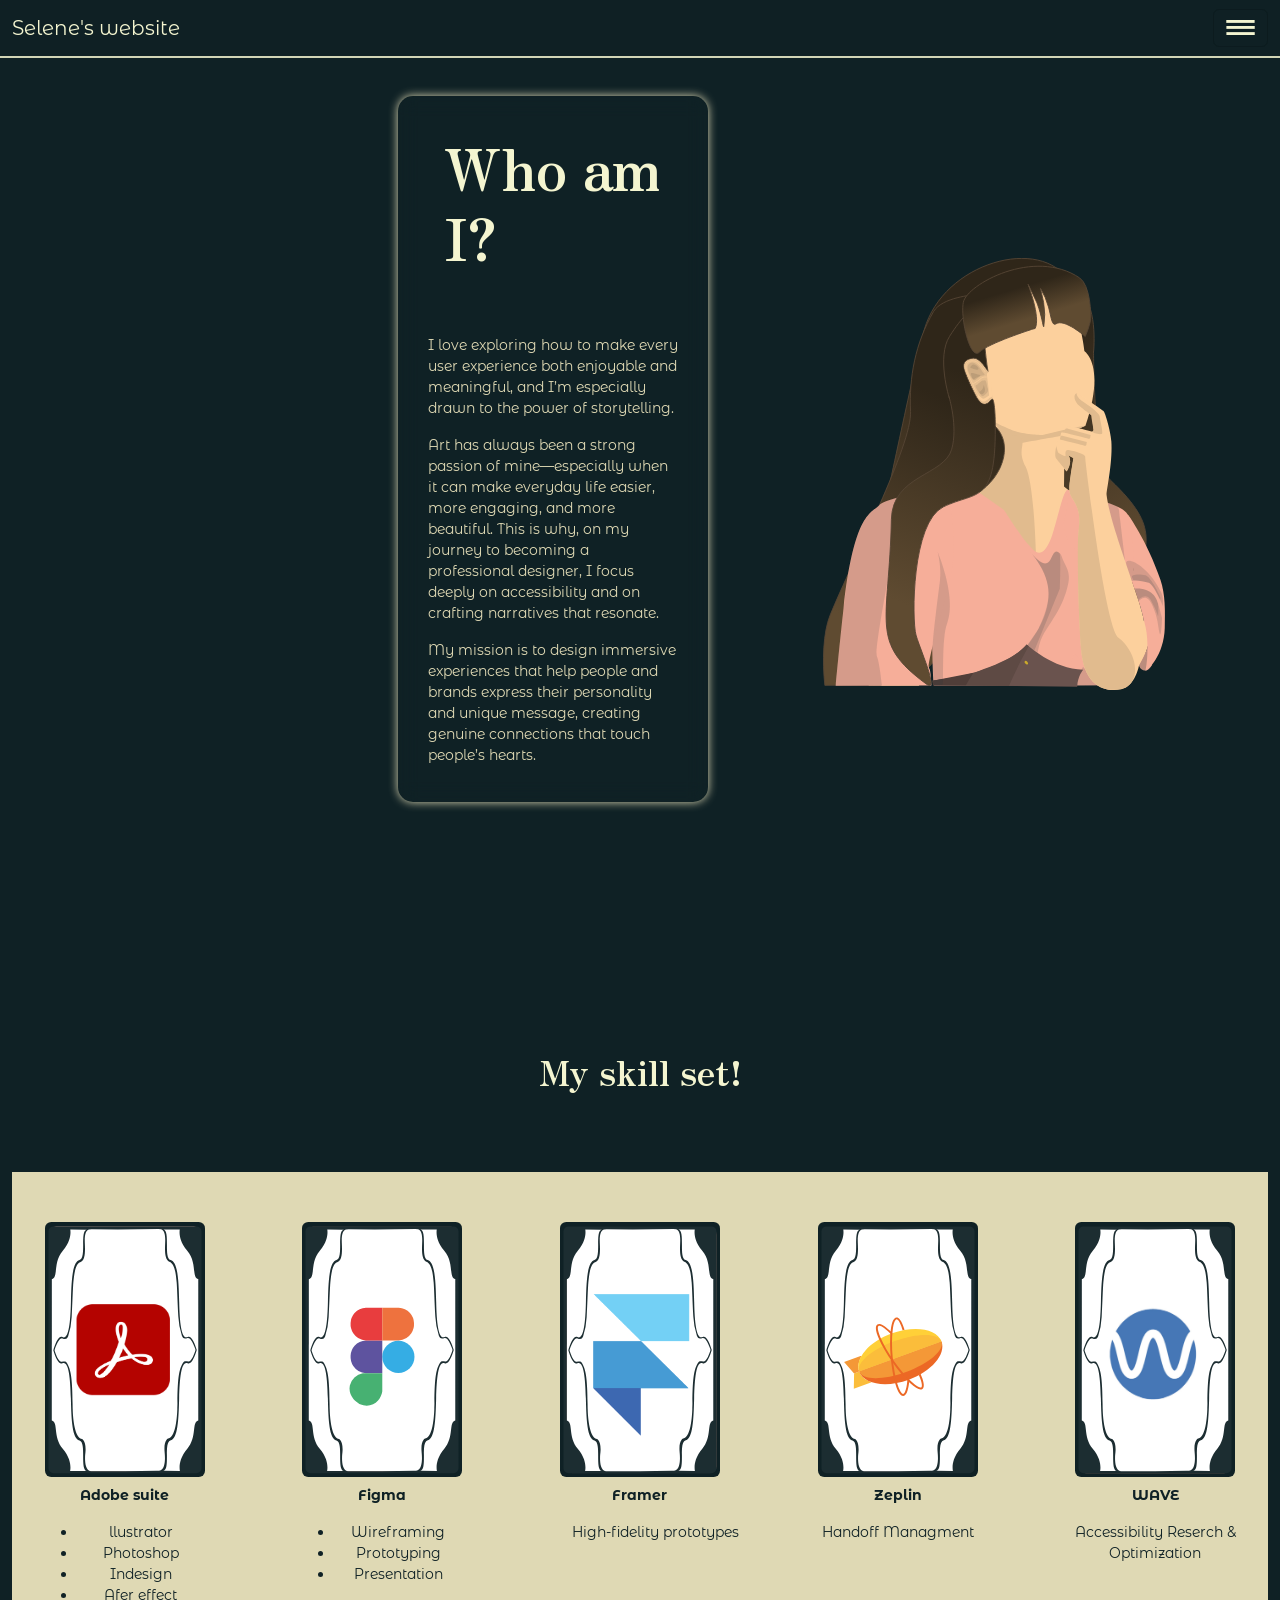
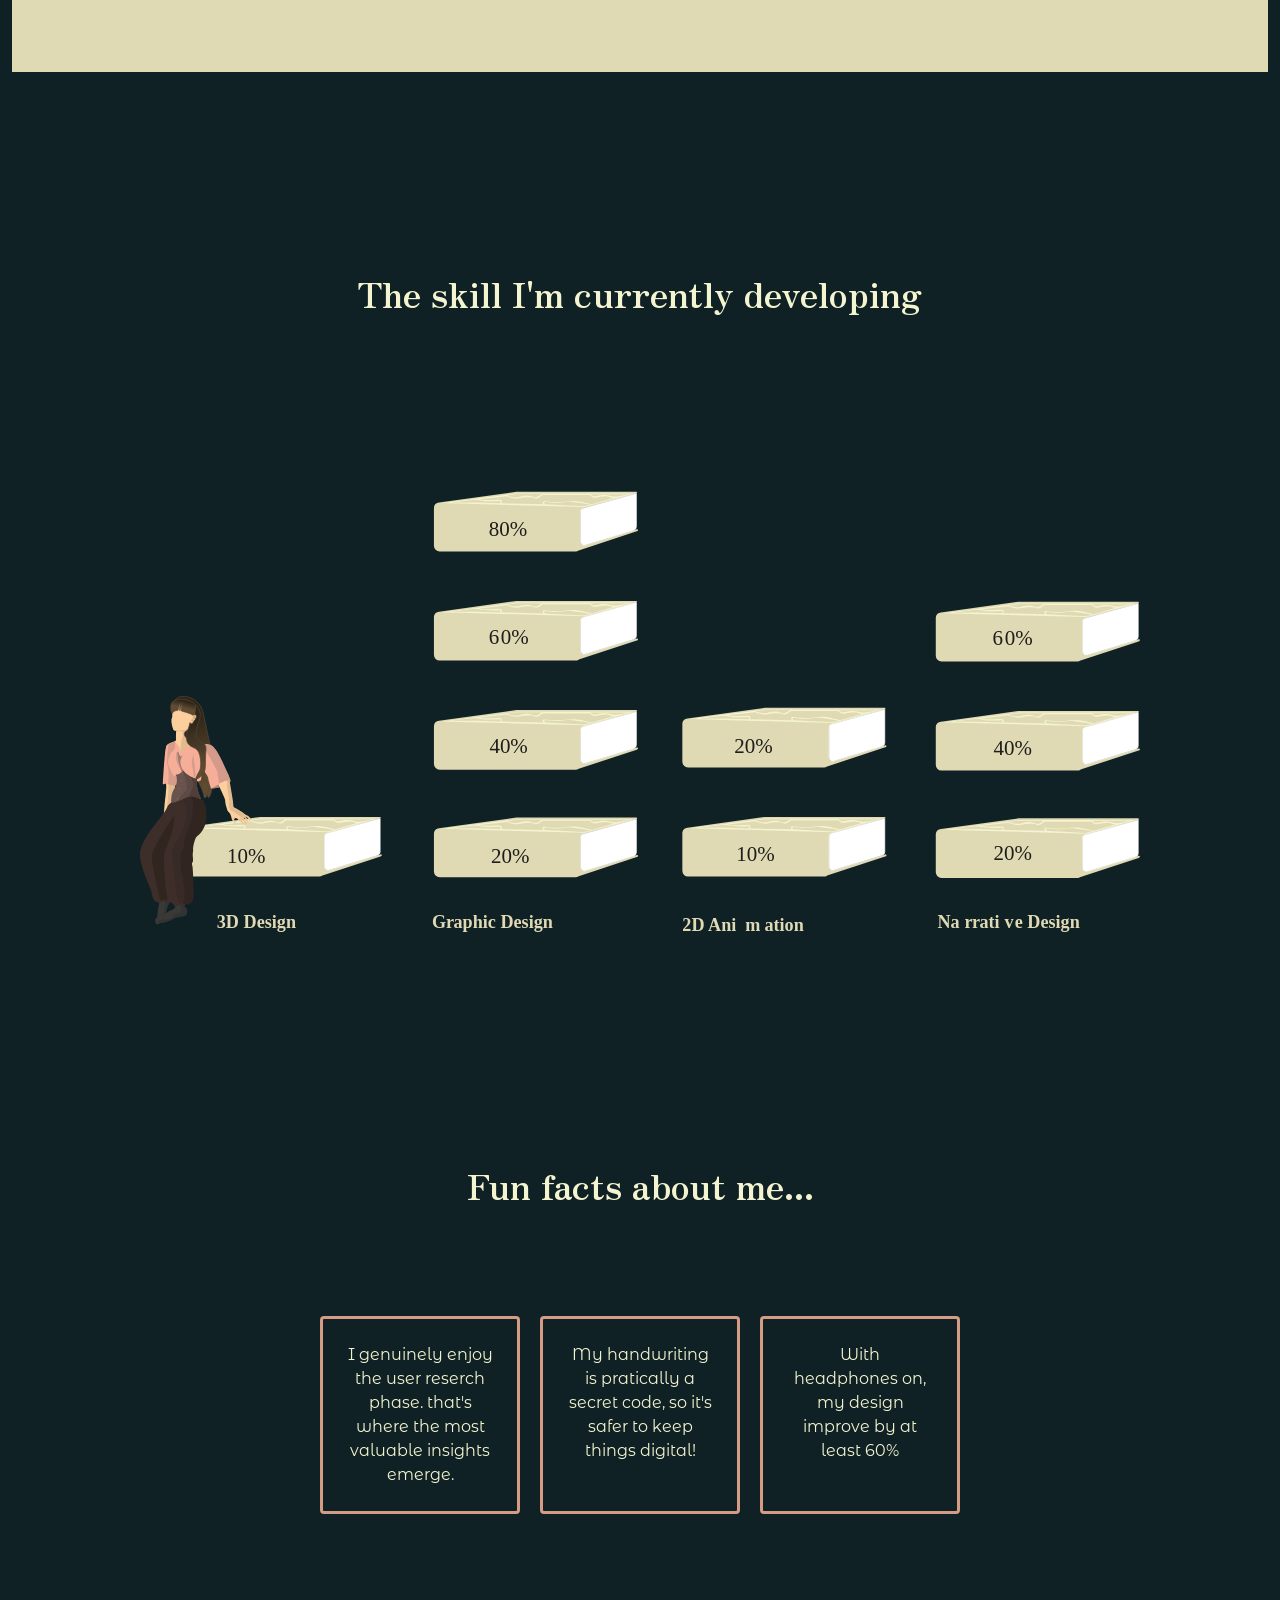
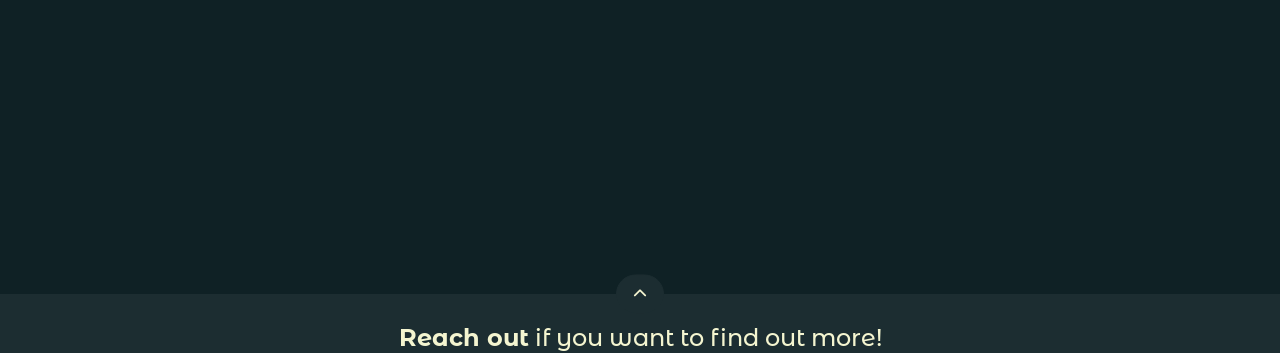
==== about/about.html @ 58d27402 "hanges4" ====
<!DOCTYPE html>
<html lang="en">
<head>
    <meta charset="UTF-8">
    
    <meta name="viewport" content="width=device-width, initial-scale=1.0">
    <title>Selene's Design</title>
    <meta name="description" content="Primo website creato con HTML, CSS, SASS e Bootstrap">
    <meta property="og:title" content="About">
    <meta property="og:description" content="about myself">
    <meta property="og:image" content="#">
    <meta property="og:url" content="#">
    <meta property="og:type" content="website">
    <link href="https://cdn.jsdelivr.net/npm/bootstrap@5.3.8/dist/css/bootstrap.min.css" rel="stylesheet" integrity="sha384-sRIl4kxILFvY47J16cr9ZwB07vP4J8+LH7qKQnuqkuIAvNWLzeN8tE5YBujZqJLB" crossorigin="anonymous">
    <link rel="stylesheet" href="https://cdnjs.cloudflare.com/ajax/libs/font-awesome/6.5.1/css/all.min.css">
    <link rel="stylesheet" href="../assets/style/style.css">  
    <link rel="icon" type="image/svg+xml" href="../assets/img/favicon.svg">
    <link rel="preconnect" href="https://fonts.googleapis.com">
    <link rel="preconnect" href="https://fonts.gstatic.com" crossorigin>
    <link href="https://fonts.googleapis.com/css2?family=Montserrat+Alternates:ital,wght@0,100;0,200;0,300;0,400;0,500;0,600;0,700;0,800;0,900;1,100;1,200;1,300;1,400;1,500;1,600;1,700;1,800;1,900&family=Zen+Antique&family=Zen+Antique+Soft&display=swap" rel="stylesheet">
    <link href="https://fonts.googleapis.com/css2?family=Montserrat+Alternates:ital,wght@0,100;0,200;0,300;0,400;0,500;0,600;0,700;0,800;0,900;1,100;1,200;1,300;1,400;1,500;1,600;1,700;1,800;1,900&family=Zen+Antique&display=swap" rel="stylesheet">  
</head>  
</head>

<body>

  
    <nav class="navbar fixed-top bg">
        <div class="container-fluid">
            <a class="navbar-brand" href="../../index.html">Selene's website</a>
            <button class="navbar-toggler collapsed" type="button" data-bs-toggle="offcanvas" data-bs-target="#offcanvasNavbar" aria-controls="offcanvasNavbar" aria-label="Toggle navigation">
                <span class="navbar-toggler-icon"></span>
            </button>
            <div class="offcanvas offcanvas-top" tabindex="-1" id="offcanvasNavbar" aria-labelledby="offcanvasNavbarLabel">
                <div class="offcanvas-header">
                    <button type="button" class="btn-close" data-bs-dismiss="offcanvas" aria-label="Close"></button>
                </div>
                <div class="offcanvas-body">
                    <ul class="navbar-nav justify-content-end flex-grow-1 pe-3">
                        <li class="nav-item">
                            <a class="nav-link active" aria-current="page" href="../index.html">Home</a>
                        </li>
                        <li class="nav-item">
                            <a class="nav-link" href="about/about.html">About</a>
                        </li>
                        <li class="nav-item">
                            <a class="nav-link" href="../cv/cv.html">CV</a>
                        </li>
                        <li class="nav-item">
                            <a class="nav-link" href="../portfolio/portfolios.html">Portfolio</a>
                        </li>
                        <li class="nav-item">
                            <a class="nav-link" href="../contatti/contacts.html">Contacts</a>
                        </li>
                    </ul>
                </div>
            </div>
        </div>
    </nav>


    

    <main>

        <section id="journey">
            <div class="main-content d-flex flex-column flex-md-row justify-content-center align-items-center p-5">
                <div class="text-content text-center text-md-start mt-5 me-md-5 order-2 order-md-1">
                    <h1 class="about text-center text-md-start p-3 mb-5"> <strong>Who am I?</strong></h1>
                    <p>I love exploring how to make every user experience both enjoyable and meaningful, 
                        and I’m especially drawn to the power of storytelling.
                    </p>
                    <p>
                       Art has always been a strong passion of mine—especially when it can make everyday life easier,
                       more engaging, and more beautiful. This is why, on my journey to becoming a professional designer, 
                       I focus deeply on accessibility and on crafting narratives that resonate.
                    </p>
                    <p>
                       My mission is to design immersive experiences that help people and brands express their personality and unique message, 
                       creating genuine connections that touch people’s hearts. 
                    </p>
                </div>
                <div class="image-content d-flex justify-content-center order-1 order-md-2 me-md-5">
                    <img src="../assets/img/about-me.svg" alt="illustrazione a mezzo busto di me" class="mt-5 pt-5 ms-lg-5 mb-lg-5">
                </div>
            </div>
        </section>


        
        <div class="container-fluid ability">
            <h2 class="text-center" id="skill-title">My skill set!</h2>
            
            <div class="ability-card-container" id="skill-container">
                <div class="ability-card">
                    <div class="ability-item">
                        <img src="../assets/img/skillset-adobe.svg" alt="card skillset adobe">
                        <p><strong>Adobe suite</strong></p>
                        <ul>
                            <li>llustrator</li>
                            <li>Photoshop</li>
                            <li>Indesign</li>
                            <li>Afer effect</li>
                        </ul>
                    </div>
                    <div class="ability-item">
                        <img src="../assets/img/figma-skillset.svg" alt="card skill figma">
                        <p><strong>Figma</strong></p>
                        <ul>
                            <li>Wireframing</li>
                            <li>Prototyping</li>
                            <li>Presentation</li>
                        </ul>
                    </div>
                    <div class="ability-item">
                        <img src="../assets/img/skillset-framer.svg" alt="card framer">
                        <p><strong>Framer</strong></p>
                        <ul>
                            <p>High-fidelity prototypes</p>
                        </ul>
                    </div>
                    <div class="ability-item">
                        <img src="../assets/img/skillset-zeplin.svg" alt="card zeplin">
                        <p><strong>Zeplin</strong></p>
                        <p>Handoff Managment</p>
                    </div>
                    <div class="ability-item">
                        <img src="../assets/img/skillset-wave.svg" alt="card wave">
                        <p><strong>WAVE</strong></p>
                        <p>Accessibility Reserch & Optimization</p>
                    </div>
                </div>
            </div>        
        </div>


        <div class="my-progress">
            <h2>The skill I'm currently developing</h2>
        
            <div class="progress-book d-flex justify-content-center align-items-center">
                    <img src="../assets/img/work-in-progress-about (2).svg" alt="pila di libri che tracciano i progressi">
            </div>
        </div>


        <div class="funfact">
            <h2>Fun facts about me...</h2>
            <div class="funfact-comments justify-content-center">
                <div class="fact-card p-4">
                <p>I genuinely enjoy the user reserch phase.  that's where the most valuable insights emerge.</p>
                </div>
                <div class="fact-card p-4">
                <p>My handwriting is pratically a secret code,  so it's safer to keep things digital!</p>
                </div>
                <div class="fact-card p-4">
                <p>With headphones on, my design improve
                     by at least 60%</p>
                </div>
            </div>
        </div>

    </main>

    <div class="footer-container">
    <div class="footer-toggler">
        <button class="btn btn-sm btn-custom-mimic" type="button" data-bs-toggle="collapse" data-bs-target="#footerCollapse" aria-expanded="false" aria-controls="footerCollapse">
            <i class="fas fa-chevron-up collapse-toggle-icon"></i>
        </button>
    </div>

    <footer class="custom-footer">
        <div class="container">
            <div class="text-center"> 
                <h4 class="foot-ttl mb-5"><strong>Reach out</strong> if you want to find out more!</h4>
            <div class="collapse" id="footerCollapse">
                
                <div class="socials d-flex justify-content-center align-items-center flex-row">

                    <div>
                        <a href="https://www.linkedin.com/in/selene-ruscica-20b298281?utm_source=share&utm_campaign=share_via&utm_content=profile&utm_medium=ios_app " target="_blank">
                        <img src="../assets/img/linkedin-icon.svg" alt="linkedin link icon" style="width: 32px; height: 32px; margin: 30px;">
                        </a>
                    </div>
                    <div>
                        <a href="https://www.instagram.com/_.selene_design._/" target="_blank">
                       <img src="../assets/img/insta-icon.svg" alt="instagram link icon"  style="width: 32px; height: 32px; margin: 30px;">
                       </a>
                    </div>
                    <div>
                        <a href="https://www.facebook.com/profile.php?id=61582505728116" target="_blank">
                        <img src="../assets/img/fb-icon.svg" alt="facebook link icon"  style="width: 32px; height: 32px; margin: 30px;">
                        </a>
                    </div> 
                </div>
            </div>
        </div>
    </footer>
    </div>

    <script src="https://cdn.jsdelivr.net/npm/bootstrap@5.3.8/dist/js/bootstrap.bundle.min.js" integrity="sha384-FKyoEForCGlyvwx9Hj09JcYn3nv7wiPVlz7YYwJrWVcXK/BmnVDxM+D2scQbITxI" crossorigin="anonymous"></script>

</body>
---- assets/style/style.css ----
.main-content {
  padding-top: 60px;
  color: rgb(244, 245, 208);
}

.image-content img {
  width: 380px;
  height: 480px;
}

.ability #skill-title {
  color: rgb(244, 245, 208);
  margin-bottom: 80px;
  margin-top: 150px;
}

.ability #skill-container {
  padding-top: 50px;
}

.my-progress h2 {
  color: rgb(244, 245, 208);
  margin-top: 200px;
  margin-bottom: 0;
  display: flex;
  justify-content: center;
  align-items: center;
}

.progress-book img {
  width: 1000px;
  height: 800px;
  overflow: hidden;
}

.funfact h2 {
  color: rgb(244, 245, 208);
  margin-top: 50px;
  margin-bottom: 50px;
  display: flex;
  justify-content: center;
  align-items: center;
}

.funfact-comments {
  display: flex;
  justify-content: center;
  flex-direction: row;
  flex-wrap: wrap;
  padding: 50px;
}

.fact-card {
  width: 200px;
  margin: 10px;
  border: 3px solid rgb(212, 156, 133);
  text-align: center;
  border-radius: 4px;
}

.fact-card p {
  color: rgb(244, 245, 208);
  margin-bottom: 0;
  font-size: 1rem;
}

@media (max-width: 768px) {
  .image-content img {
    width: 280px;
    height: 380px;
  }
}
@media (max-width: 768px) {
  .progress-book img {
    width: 700px;
    height: 500px;
    overflow: hidden;
  }
}
@media (max-width: 768px) {
  .fact-card {
    width: 300px;
  }
}
.contact-form {
  margin-left: 50px;
  display: flex;
  justify-content: flex-start;
  align-items: flex-start;
  flex-direction: column;
}

.img-lettera {
  margin-top: 200px;
  margin-bottom: 50px;
}

.title-contacts {
  margin-bottom: 50px;
}

.field {
  margin-bottom: 50px;
}

.all-field label, input, textarea {
  display: flex;
  flex-direction: column;
}

label {
  color: rgb(244, 245, 208);
  font-size: large;
}

input {
  width: 500px;
  height: 40px;
}

textarea {
  width: 700px;
  height: auto;
}

.btn-send {
  margin-bottom: 100px;
  background: rgb(212, 156, 133);
  border-radius: 15px;
  padding: 10px 25px;
  font-size: large;
}

@media (max-width: 768px) {
  input {
    width: 300px;
    height: 40px;
  }
  textarea {
    width: 400px;
    height: auto;
  }
}
.prt-title {
  margin-top: 200px;
  margin-bottom: 100px;
}

.prt-cards {
  display: flex;
  align-items: center;
  justify-content: center;
}

.prt-card-1 {
  margin-left: 50px;
  margin-right: 30px;
  width: 220px;
  height: 370px;
}

.prt-card-2 {
  margin-right: 30px;
  width: 220px;
  height: 370px;
}

.prt-card-3 {
  margin-right: 50px;
  width: 220px;
  height: 370px;
}

.prt-card-1 .prt-card-2 .prt-card-3:hover {
  width: 230px;
  height: 388px;
}

@media (max-width: 768px) {
  .prt-card-1 .prt-card-2 .prt-card-3 {
    width: 80px;
    height: 135px;
  }
  .prt-card-1 .prt-card-2 .prt-card-3:hover {
    width: 90px;
    height: 152px;
  }
}
.curriculum {
  color: rgb(223, 217, 180);
  padding: 50px;
  display: flex;
  justify-content: center;
  align-items: center;
  flex-direction: column;
  margin-bottom: 50px;
}

.curriculum h1 {
  margin-top: 100px;
  margin-bottom: 50px;
}

.text-content {
  padding: 20px 30px;
  margin: 50px 350px;
  box-shadow: 0 0 10px;
  border-color: 2px solid rgb(223, 217, 180);
  border-radius: 15px;
  -webkit-backdrop-filter: blur(10px);
          backdrop-filter: blur(10px);
  color: rgb(223, 217, 180);
}

@media (max-width: 768px) {
  .text-content {
    margin: 50px 50px;
  }
}
.footer-container {
  position: relative;
  margin-top: 20rem;
}

/*stile footer:*/
.custom-footer {
  background-color: rgb(28, 45, 49);
  padding-top: 30px;
  color: rgb(244, 245, 208);
}

/*posiione pulsante*/
.footer-toggler {
  position: absolute;
  top: 0;
  left: 50%;
  transform: translate(-50%, -50%);
  z-index: 999;
}

/*stile pulsante*/
.btn-custom-mimic {
  --bs-btn-bg: rgb(28, 45, 49);
  --bs-btn-border-color: rgb(28, 45, 49);
  --bs-btn-hover-color: rgb(244, 245, 208);
  --bs-btn-hover-bg: rgb(28, 45, 49);
  --bs-btn-hover-border-color: rgb(28, 45, 49);
  --bs-btn-active-bg: rgb(28, 45, 49);
  --bs-btn-active-border-color: rgb(28, 45, 49);
  border-radius: 50px;
  padding: 0.5rem 1rem;
}

/*stile icona*/
.collapse-toggle-icon {
  color: rgb(244, 245, 208);
  transition: transform 0.3s ease;
}

/*stile icona aperta*/
.footer-toggler button[aria-expanded=true] .collapse-toggle-icon {
  transform: rotate(180deg);
  color: rgb(244, 245, 208);
}

html {
  height: 100%;
}

body {
  background-color: rgb(15, 33, 37);
  font-family: "Montserrat Alternates", sans-serif;
  font-size: 14px;
}

body h1 {
  font-family: "Zen Antique Soft", serif;
  font-size: 58px;
}

body h2 {
  font-family: "Zen Antique Soft", serif;
  font-size: 35px;
}

body h3 {
  font-family: "Zen Antique Soft", serif;
  font-size: 22px;
}

.navbar {
  background-color: rgba(15, 33, 37, 0.8);
  color: white;
  border-bottom: 2px solid rgba(244, 245, 208, 0.85);
}

.navbar-brand {
  color: rgb(244, 245, 208);
}

.navbar-toggler-icon {
  background-image: url(../img/menu.hamburgher.chiuso.svg);
  background-size: contain;
  background-repeat: no-repeat;
  background-position: center;
  width: 1.8rem;
  height: 1.8rem;
}

.btn-close {
  background-image: url(../img/menu.hamburgher.x.svg);
  background-size: contain;
  background-repeat: no-repeat;
  background-position: center;
}

#offcanvasNavbar {
  height: 70vh;
  background-color: rgba(28, 45, 49, 0.75);
}

.nav-link {
  color: rgb(244, 245, 208);
}

.hero {
  position: relative;
  min-height: 100vh;
  background: url(../img/landing.page.corretta.svg);
  background-size: contain;
  background-repeat: no-repeat;
  background-position: center;
  z-index: 1;
  margin-bottom: 150px;
}

h1 {
  font-weight: lighter;
  font-size: 54px;
  position: relative;
  z-index: 2;
  color: rgb(244, 245, 208);
  text-align: center;
}

.hero h1 {
  margin-top: 570px;
}

.landing-page-btn-1 {
  font-size: 16px;
  margin-left: 20px;
  margin-bottom: 20px;
  background: rgb(180, 129, 115);
  border-radius: 10px;
  border-bottom: 2px solid rgba(0, 0, 0, 0.8);
  border-right: 2px solid rgba(0, 0, 0, 0.8);
}

.landing-page-btn-2 {
  font-size: 16px;
  color: rgb(15, 33, 37);
  margin-bottom: 20px;
  background: rgb(212, 156, 133);
  border-radius: 10px;
  border-bottom: 2px solid rgba(0, 0, 0, 0.8);
  border-right: 2px solid rgba(0, 0, 0, 0.8);
}

.ability {
  position: relative;
  display: flex;
  flex-direction: column;
  align-items: center;
  overflow: hidden;
}

.ability::before {
  content: "";
  position: absolute;
  top: 0;
  left: 0;
  width: 100%;
  height: 100%;
  background: rgb(15, 33, 37);
  z-index: 1;
}

.ability-card-container {
  width: 100%;
  background-color: rgb(223, 217, 180);
  z-index: 3;
  padding-top: 100px;
  padding-bottom: 50px;
}

.ability h2 {
  position: relative;
  z-index: 3;
  margin-top: 10vh;
  color: rgb(244, 245, 208);
  margin-bottom: 200px;
}

.ability .tipa-stesa {
  position: absolute;
  top: 250px;
  left: 50%;
  transform: translateX(-50%);
  width: clamp(250px, 55vw, 450px);
  height: auto;
  z-index: 4;
}

.ability .ability-card {
  position: relative;
  z-index: 3;
  display: grid;
  grid-template-columns: repeat(auto-fit, minmax(180px, 1fr));
  gap: 2rem;
  justify-items: center;
  align-items: start;
}

.ability-item {
  text-align: center;
}

.ability-item img {
  width: 100%;
  max-width: 160px;
  height: auto;
  display: block;
  margin-inline: auto;
}

.ability-item p, ul {
  color: rgb(15, 33, 37);
  margin-top: 0.5rem;
}

.last-project-container h2 {
  position: relative;
  color: rgb(244, 245, 208);
  text-align: center;
  margin-top: 200px;
  margin-bottom: 100px;
}

.last-project img {
  margin-bottom: 50px;
  height: 600px;
  width: 500px;
}

.future-prj h2 {
  position: relative;
  color: rgb(244, 245, 208);
  text-align: center;
  margin-top: 200px;
  margin-bottom: 50px;
}

.future-collab img {
  width: 100%;
  max-width: 160px;
  height: auto;
  display: block;
  margin-left: 50px;
}

@media (max-width: 768px) {
  .hero {
    background: url(../img/mobile-landing-4.svg);
    background-repeat: no-repeat;
    background-size: cover;
    background-position: center;
  }
  h1 {
    font-size: 36px;
    font-weight: lighter;
  }
  .landing-page-btn-1 .landing-page-btn-2 {
    padding: 5px 15px;
    font-size: 12px;
  }
}
@media (max-width: 768px) {
  .last-project img {
    height: 350px;
    width: 300px;
  }
}
@media (max-width: 768px) {
  .future-collab img {
    max-width: 130px;
    display: block;
    margin-inline: auto;
  }
}/*# sourceMappingURL=style.css.map */
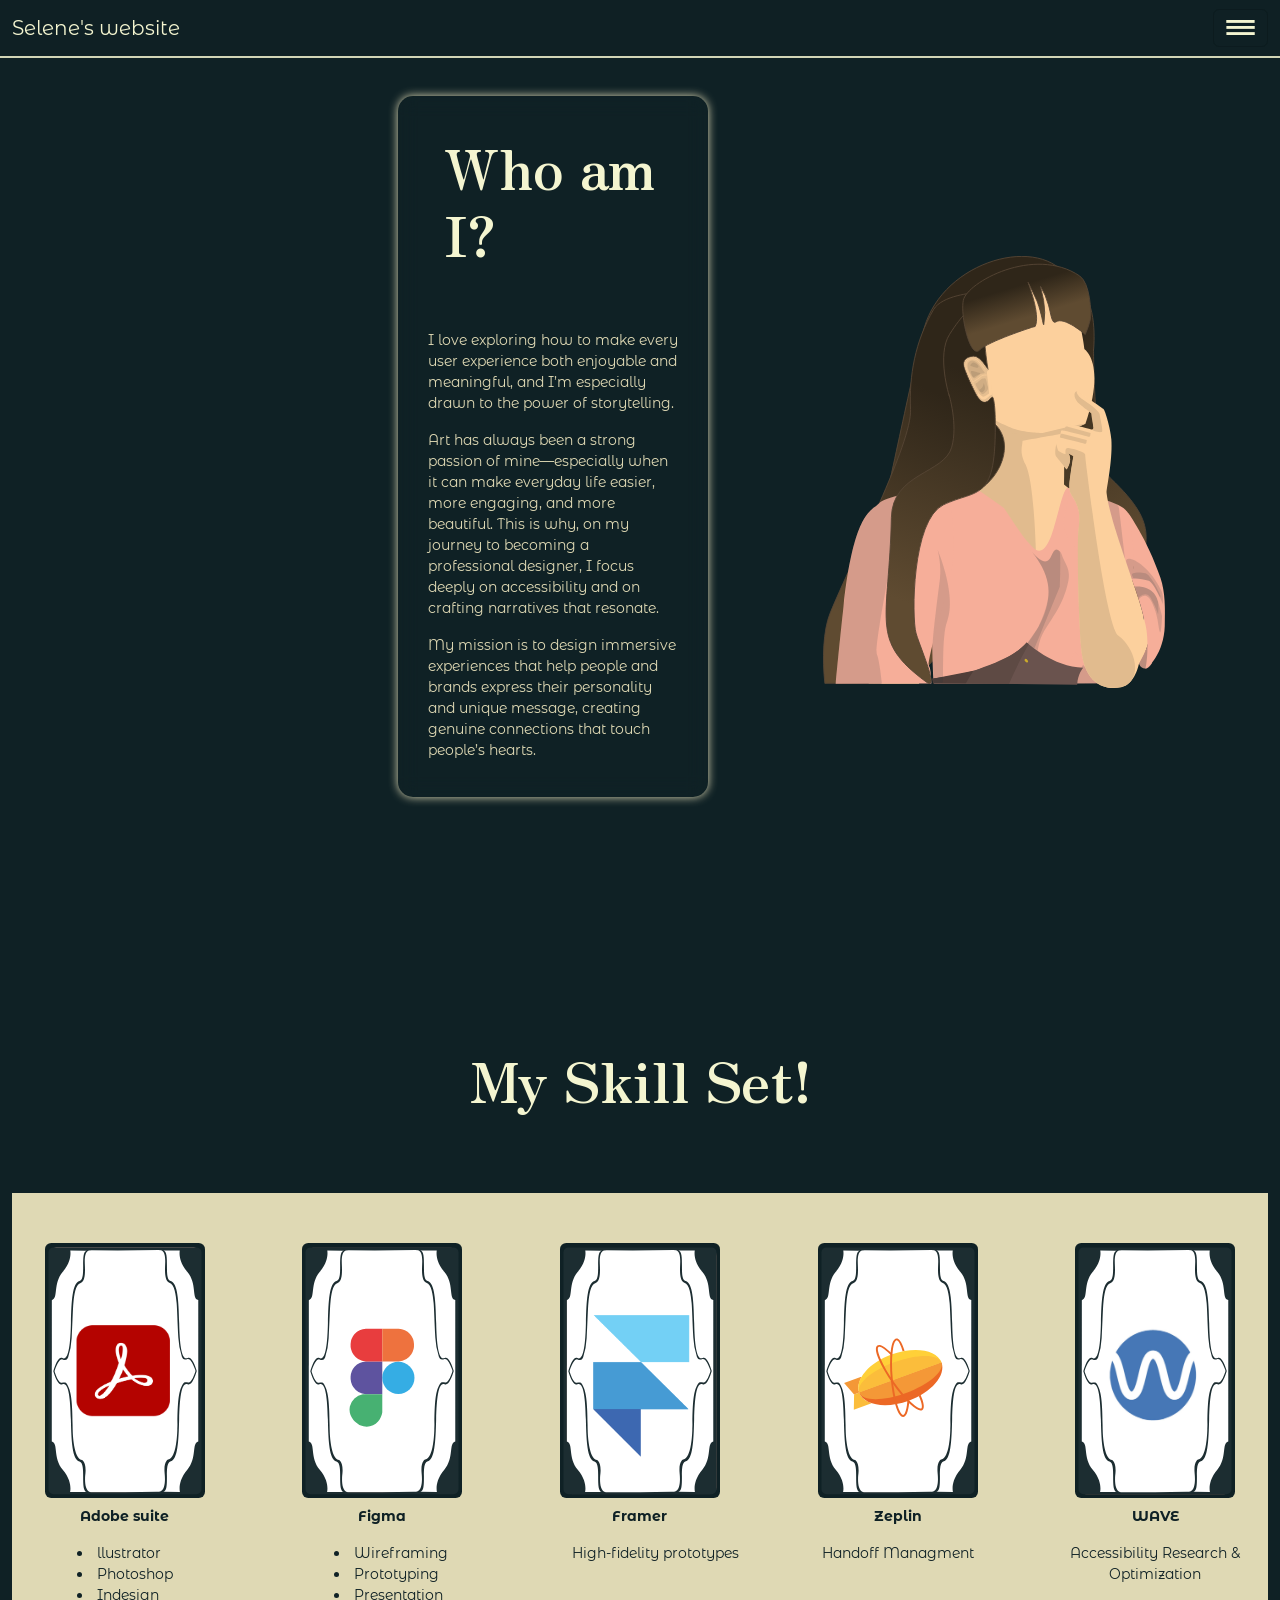
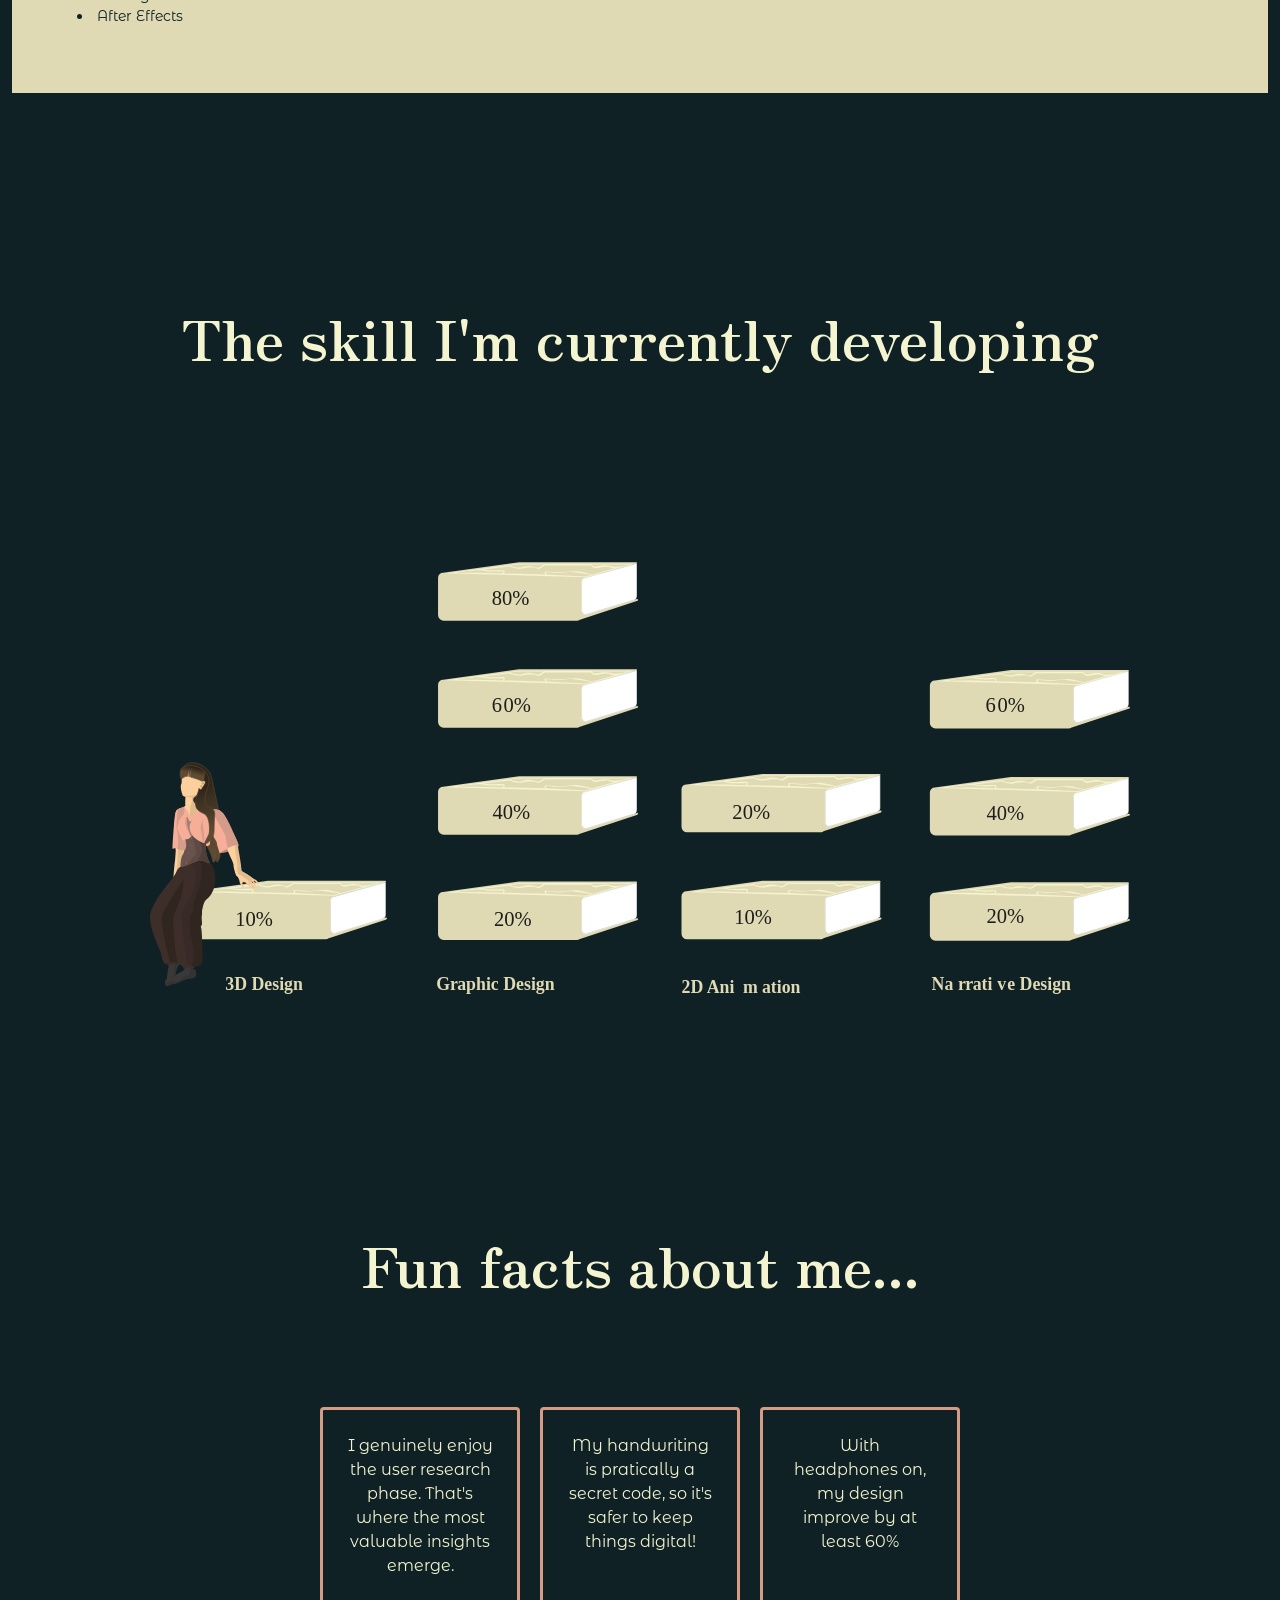
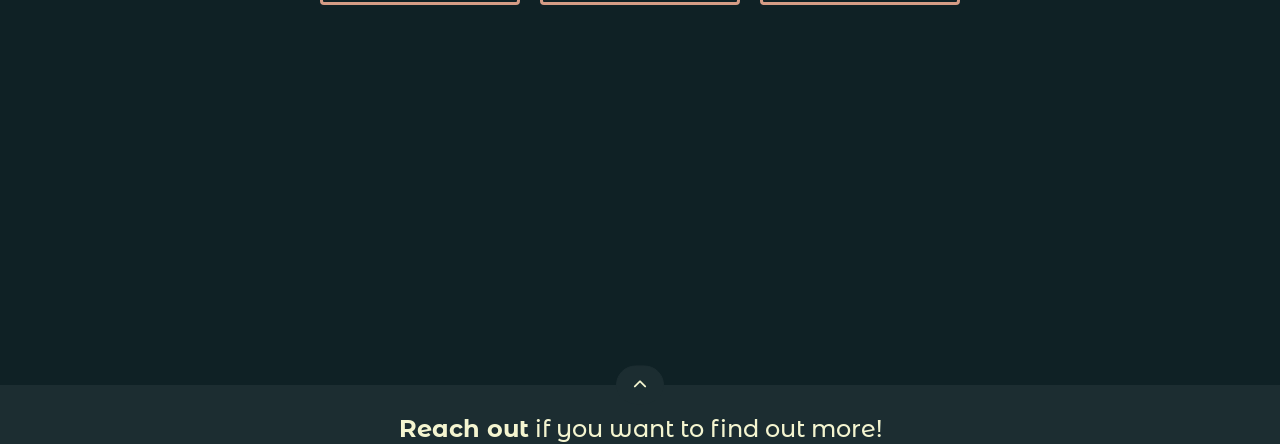
==== commit cc870288: "grammar check" ====
--- a/about/about.html
+++ b/about/about.html
@@ -89,7 +89,7 @@
 
         
         <div class="container-fluid ability">
-            <h2 class="text-center" id="skill-title">My skill set!</h2>
+            <h2 class="text-center" id="skill-title">My Skill Set!</h2>
             
             <div class="ability-card-container" id="skill-container">
                 <div class="ability-card">
@@ -100,7 +100,7 @@
                             <li>llustrator</li>
                             <li>Photoshop</li>
                             <li>Indesign</li>
-                            <li>Afer effect</li>
+                            <li>After Effects</li>
                         </ul>
                     </div>
                     <div class="ability-item">
@@ -127,7 +127,7 @@
                     <div class="ability-item">
                         <img src="../assets/img/skillset-wave.svg" alt="card wave">
                         <p><strong>WAVE</strong></p>
-                        <p>Accessibility Reserch & Optimization</p>
+                        <p>Accessibility Research & Optimization</p>
                     </div>
                 </div>
             </div>        
@@ -147,14 +147,13 @@
             <h2>Fun facts about me...</h2>
             <div class="funfact-comments justify-content-center">
                 <div class="fact-card p-4">
-                <p>I genuinely enjoy the user reserch phase.  that's where the most valuable insights emerge.</p>
+                <p>I genuinely enjoy the user research phase.  That's where the most valuable insights emerge.</p>
                 </div>
                 <div class="fact-card p-4">
                 <p>My handwriting is pratically a secret code,  so it's safer to keep things digital!</p>
                 </div>
                 <div class="fact-card p-4">
-                <p>With headphones on, my design improve
-                     by at least 60%</p>
+                <p>With headphones on, my design improve by at least 60%</p>
                 </div>
             </div>
         </div>
--- a/assets/style/style.css
+++ b/assets/style/style.css
@@ -1,6 +1,10 @@
+@charset "UTF-8";
 .main-content {
   padding-top: 60px;
   color: rgb(244, 245, 208);
+}
+.main-content .about {
+  font-size: 56px;
 }
 
 .image-content img {
@@ -10,9 +14,14 @@
 
 .ability #skill-title {
   color: rgb(244, 245, 208);
+  font-size: 56px;
   margin-bottom: 80px;
   margin-top: 150px;
 }
+.ability li {
+  text-align: start;
+  list-style-position: inside;
+}
 
 .ability #skill-container {
   padding-top: 50px;
@@ -20,14 +29,18 @@
 
 .my-progress h2 {
   color: rgb(244, 245, 208);
+  padding: 10px;
+  font-size: 56px;
   margin-top: 200px;
   margin-bottom: 0;
+  text-align: center;
   display: flex;
   justify-content: center;
   align-items: center;
 }
 
 .progress-book img {
+  padding: 10px;
   width: 1000px;
   height: 800px;
   overflow: hidden;
@@ -35,6 +48,7 @@
 
 .funfact h2 {
   color: rgb(244, 245, 208);
+  font-size: 56px;
   margin-top: 50px;
   margin-bottom: 50px;
   display: flex;
@@ -65,9 +79,34 @@
 }
 
 @media (max-width: 768px) {
+  .main-content {
+    padding: 20px 10px !important;
+  }
+  .main-content .about {
+    font-size: 44px;
+  }
+  .main-content .text-content {
+    margin: 20px !important;
+    width: 100% !important;
+    padding: 0px 15px;
+  }
+  .main-content .text-content p {
+    max-width: 100%;
+  }
   .image-content img {
     width: 280px;
     height: 380px;
+  }
+}
+@media (max-width: 768px) {
+  .ability #skill-title {
+    font-size: 44px;
+  }
+}
+@media (max-width: 768px) {
+  .my-progress h2 {
+    font-size: 44px;
+    text-align: center;
   }
 }
 @media (max-width: 768px) {
@@ -78,6 +117,12 @@
   }
 }
 @media (max-width: 768px) {
+  .funfact h2 {
+    text-align: center;
+    font-size: 44px;
+  }
+}
+@media (max-width: 768px) {
   .fact-card {
     width: 300px;
   }
@@ -126,18 +171,31 @@
 .btn-send {
   margin-bottom: 100px;
   background: rgb(212, 156, 133);
+  color: rgb(15, 33, 37);
+  border: 2px solid rgb(212, 156, 133);
+  font-size: 18px;
+  font-weight: 600;
   border-radius: 15px;
   padding: 10px 25px;
-  font-size: large;
-}
-
-@media (max-width: 768px) {
+}
+.btn-send:hover {
+  color: rgb(212, 156, 133);
+  background-color: rgb(15, 33, 37);
+}
+
+@media (max-width: 768px) {
+  .contact-form {
+    margin: 0 50px 0 50px;
+  }
+  .title-contacts {
+    font-size: 32px;
+  }
   input {
     width: 300px;
     height: 40px;
   }
   textarea {
-    width: 400px;
+    width: 300px;
     height: auto;
   }
 }
@@ -146,44 +204,129 @@
   margin-bottom: 100px;
 }
 
+.school-proj {
+  color: rgb(244, 245, 208);
+  text-align: center;
+  padding-bottom: 50px;
+  font-size: 32px;
+}
+@media (max-width: 767px) {
+  .school-proj {
+    padding-bottom: 0;
+    padding-top: 30px;
+  }
+}
+
+/* --- DESKTOP --- */
 .prt-cards {
   display: flex;
   align-items: center;
   justify-content: center;
+}
+
+[class^=prt-card-] {
+  position: relative;
+  transition: transform 0.3s ease;
+  width: 220px;
+  height: 370px;
+}
+[class^=prt-card-]::after {
+  content: attr(data-tooltip);
+  position: absolute;
+  bottom: 0;
+  left: 50%;
+  transform: translateX(-50%);
+  background-color: rgb(28, 45, 49);
+  color: rgb(244, 245, 208);
+  padding: 10px 15px;
+  border-radius: 6px;
+  font-size: 0.8rem;
+  z-index: 999;
+  white-space: normal;
+  width: 220px;
+  text-align: center;
+  line-height: 1.4;
+  opacity: 0;
+  visibility: hidden;
+  transition: all 0.3s ease-in-out;
+  pointer-events: none;
+}
+[class^=prt-card-]:hover {
+  transform: scale(1.05);
+}
+[class^=prt-card-]:hover::after {
+  opacity: 1;
+  visibility: visible;
+  bottom: -110px;
 }
 
 .prt-card-1 {
   margin-left: 50px;
   margin-right: 30px;
-  width: 220px;
-  height: 370px;
 }
 
 .prt-card-2 {
   margin-right: 30px;
-  width: 220px;
-  height: 370px;
 }
 
 .prt-card-3 {
   margin-right: 50px;
-  width: 220px;
-  height: 370px;
-}
-
-.prt-card-1 .prt-card-2 .prt-card-3:hover {
-  width: 230px;
-  height: 388px;
-}
-
-@media (max-width: 768px) {
-  .prt-card-1 .prt-card-2 .prt-card-3 {
-    width: 80px;
-    height: 135px;
-  }
-  .prt-card-1 .prt-card-2 .prt-card-3:hover {
-    width: 90px;
-    height: 152px;
+}
+
+/* --- SEZIONE MOBILE (Carosello) --- */
+@media (max-width: 767px) {
+  .mobile-card-container {
+    padding: 40px 0;
+    display: flex;
+    flex-direction: column;
+    align-items: center;
+  }
+  .mobile-card-container img {
+    width: 200px;
+    height: auto;
+    border-radius: 12px;
+    box-shadow: 0 10px 30px rgba(0, 0, 0, 0.3);
+  }
+  .mobile-card-info {
+    margin-top: 25px;
+    width: 200px;
+    height: auto;
+    padding: 15px;
+    background-color: rgb(28, 45, 49);
+    border-radius: 8px;
+    color: rgb(244, 245, 208) !important;
+    text-align: center;
+    overflow: visible;
+  }
+  .mobile-card-info h3 {
+    font-size: 1.4rem;
+    margin-bottom: 10px;
+    font-family: "Montserrat Alternates", sans-serif;
+    font-weight: bold;
+  }
+  .mobile-card-info p {
+    font-size: 0.95rem;
+    line-height: 1.5;
+    opacity: 1;
+  }
+  .carousel-control-prev, .carousel-control-next {
+    width: 15%;
+  }
+  .carousel-control-prev-icon,
+  .carousel-control-next-icon {
+    background-image: none;
+    border-style: solid;
+    border-width: 3px 3px 0 0;
+    width: 20px;
+    height: 20px;
+    color: rgb(244, 245, 208);
+    display: inline-block;
+  }
+  .carousel-control-prev-icon {
+    transform: rotate(-135deg);
+  }
+  .carousel-control-next-icon {
+    transform: rotate(45deg);
   }
 }
 .curriculum {
@@ -263,6 +406,462 @@
   color: rgb(244, 245, 208);
 }
 
+.project-intro {
+  margin-top: 100px;
+  margin-bottom: 100px;
+  text-align: center;
+  color: rgb(244, 245, 208);
+}
+.project-intro h1 {
+  font-size: 56px;
+  margin-bottom: 20px;
+  color: rgb(244, 245, 208);
+}
+.project-intro p {
+  font-size: 28px;
+  line-height: 1.6;
+}
+
+.funfact-comments-buddy {
+  display: flex;
+  justify-content: center;
+  gap: 0;
+  padding: 0 20px;
+  max-width: 1200px;
+  margin: 0 auto;
+}
+
+.fact-card-buddy {
+  flex: 1;
+  border: 2px solid rgb(180, 129, 115);
+  padding: 20px;
+  text-align: left;
+}
+.fact-card-buddy h3 {
+  font-size: 24px;
+  margin-bottom: 15px;
+  color: rgb(244, 245, 208);
+}
+.fact-card-buddy p {
+  font-size: 16px;
+  line-height: 1.5;
+  color: rgba(244, 245, 208, 0.8);
+}
+
+.btn-proto {
+  margin: 20px auto;
+  padding: 10px 20px;
+  font-size: 18px;
+  font-weight: 600;
+  color: rgb(15, 33, 37);
+  border: 2px solid rgb(15, 33, 37);
+  border-radius: 10px;
+  background-color: rgb(212, 156, 133);
+  text-decoration: none;
+}
+.btn-proto:hover {
+  color: rgb(212, 156, 133);
+  background-color: rgb(15, 33, 37);
+  border: 2px solid rgb(212, 156, 133);
+}
+.btn-proto.desktop-link {
+  display: inline-block;
+}
+.btn-proto.mobile-link {
+  display: none;
+}
+
+.road-wrapper {
+  display: flex;
+  flex-direction: column;
+  align-items: center;
+  background-color: rgb(15, 33, 37);
+  padding-bottom: 0;
+  color: rgb(244, 245, 208);
+}
+.road-wrapper .journey-title {
+  font-size: 84px;
+  font-weight: 300;
+  margin: 40px 0 20px 0;
+  padding-bottom: 100px;
+}
+.road-wrapper .lead {
+  font-size: 28px;
+}
+
+.road-container {
+  position: relative;
+  /* IMPORTANTE: Questo limita quanto la strada può diventare grande */
+  width: 100%;
+  max-width: 800px;
+  margin: 0 auto;
+  padding-top: 80px;
+}
+.road-container .road-image {
+  width: 100%;
+  height: auto;
+  display: block;
+}
+
+.road-step {
+  position: absolute;
+  width: 450px;
+  display: flex;
+  flex-direction: column;
+  align-items: center;
+  color: rgb(244, 245, 208);
+}
+.road-step .step-icon img {
+  width: 80px;
+  height: 80px;
+}
+.road-step .step-content {
+  display: flex;
+  align-items: flex-start;
+  text-align: left;
+}
+.road-step .step-num {
+  font-family: "Zen Antique Soft", serif;
+  font-size: 70px;
+  font-weight: 100;
+  line-height: 0.8;
+  padding-right: 15px;
+  padding-top: 10px;
+}
+.road-step .step-description {
+  border-left: 2px solid rgba(244, 245, 208, 0.5);
+  padding-left: 15px;
+}
+.road-step .step-description h3 {
+  font-family: "Montserrat", sans-serif;
+  font-size: 28px;
+  font-weight: 400;
+  margin-bottom: 5px;
+}
+.road-step .step-description p {
+  font-size: 14px;
+  line-height: 1.4;
+  opacity: 0.9;
+  margin: 0;
+}
+
+.open-proto {
+  top: 30px;
+  left: -80px;
+  position: relative;
+}
+.open-proto a {
+  font-size: 28px;
+  font-weight: 600;
+  color: rgb(244, 245, 208) !important;
+}
+.open-proto .mobile-link {
+  display: none;
+}
+.open-proto .desktop-link {
+  display: inline-block;
+}
+
+/* POSIZIONAMENTO MANUALE */
+.step-1 {
+  top: 10px; /* Regola l'altezza */
+  right: -100px; /* Sposta a destra della strada */
+  text-align: left;
+}
+
+.step-2 {
+  top: 120px; /* Più in basso */
+  left: -200px; /* Sposta a sinistra della strada */
+  text-align: right;
+}
+
+.step-3 {
+  top: 250px; /* Regola l'altezza */
+  right: -175px; /* Sposta a destra della strada */
+  text-align: left;
+}
+
+.step-4 {
+  top: 380px; /* Più in basso */
+  left: -350px; /* Sposta a sinistra della strada */
+  text-align: right;
+}
+
+.step-5 {
+  top: 520px; /* Più in basso */
+  right: -280px; /* Sposta a sinistra della strada */
+  text-align: right;
+}
+
+.step-6 {
+  top: 720px; /* Più in basso */
+  left: -350px; /* Sposta a sinistra della strada */
+  text-align: right;
+}
+
+.step-7 {
+  top: 930px; /* Più in basso */
+  right: -280px; /* Sposta a sinistra della strada */
+  text-align: right;
+}
+
+.step-8 {
+  top: 1130px; /* Più in basso */
+  left: -370px; /* Sposta a sinistra della strada */
+  text-align: right;
+}
+
+.step-9 {
+  top: 1400px; /* Più in basso */
+  right: -287px; /* Sposta a sinistra della strada */
+  text-align: right;
+}
+
+.step-10 {
+  top: 1730px; /* Più in basso */
+  left: -330px; /* Sposta a sinistra della strada */
+  text-align: right;
+}
+
+/* Stile per i modal */
+.custom-modal-style {
+  background-color: rgb(15, 33, 37) !important;
+  border: 1px solid rgba(244, 245, 208, 0.2) !important;
+  box-shadow: 0 0 30px rgba(0, 0, 0, 0.5);
+  position: relative;
+}
+.custom-modal-style .modal-body {
+  overflow: hidden;
+}
+
+.horizontal-scroll-wrapper {
+  display: flex;
+  overflow-x: auto;
+  scroll-behavior: smooth;
+  scroll-snap-type: x proximity;
+  scrollbar-width: none;
+}
+.horizontal-scroll-wrapper::-webkit-scrollbar {
+  display: none;
+}
+
+.modal-dialog.modal-xl {
+  max-width: 865px;
+  margin: 1.75rem auto;
+}
+@media (max-width: 992px) {
+  .modal-dialog.modal-xl {
+    max-width: 90%;
+  }
+}
+
+.long-slide-img {
+  height: 70vh;
+  width: auto;
+  display: block;
+  flex-shrink: 0;
+  -o-object-fit: contain;
+     object-fit: contain;
+  scroll-snap-align: start;
+}
+
+.btn-close-custom {
+  position: absolute;
+  top: 20px;
+  right: 20px;
+  z-index: 9999;
+  background: rgba(15, 33, 37, 0.8);
+  border-radius: 50%;
+  width: 40px;
+  height: 40px;
+  display: flex;
+  align-items: center;
+  justify-content: center;
+  color: rgb(244, 245, 208);
+  border: none;
+  cursor: pointer;
+  transition: transform 0.2s ease;
+}
+.btn-close-custom:hover {
+  transform: scale(1.2);
+}
+
+.nav-arrow {
+  position: absolute;
+  top: 50%;
+  transform: translateY(-50%);
+  z-index: 1050;
+  background: rgba(15, 33, 37, 0.4);
+  border: 2px solid rgb(244, 245, 208);
+  color: rgb(244, 245, 208);
+  border-radius: 50%;
+  width: 50px;
+  height: 50px;
+  display: flex;
+  align-items: center;
+  justify-content: center;
+  cursor: pointer;
+  transition: all 0.3s ease;
+}
+.nav-arrow:hover {
+  background: rgb(244, 245, 208);
+  color: rgb(15, 33, 37);
+}
+.nav-arrow.prev {
+  left: 20px;
+}
+.nav-arrow.next {
+  right: 20px;
+}
+
+.step-icon {
+  transition: transform 0.3s ease, filter 0.3s ease;
+  cursor: pointer;
+}
+.step-icon:hover {
+  transform: scale(1.15);
+  filter: brightness(1.2);
+}
+
+@media (max-width: 768px) {
+  .project-intro h1 {
+    font-size: 44px;
+    text-align: center;
+  }
+  .project-intro h1 .lead {
+    font-size: 22px;
+    text-align: center;
+  }
+  .road-wrapper .journey-title {
+    font-size: 66px;
+    text-align: center;
+  }
+}
+@media (max-width: 768px) {
+  .funfact-comments-buddy {
+    display: flex;
+    justify-content: center;
+    flex-direction: column;
+  }
+}
+@media (max-width: 768px) {
+  .btn-proto.desktop-link {
+    display: none;
+  }
+  .btn-proto.mobile-link {
+    display: inline-block;
+  }
+}
+@media (max-width: 768px) {
+  .road-container {
+    background-image: url(../img/sentiero-mobile.svg);
+    background-repeat: no-repeat;
+    background-size: contain;
+    background-position: top center;
+    width: 100%;
+    min-height: auto;
+    display: flex;
+    flex-direction: column;
+    padding: 40px 10px 100px 10px;
+    overflow: hidden;
+  }
+  .road-container .road-image {
+    display: none;
+  }
+}
+@media (max-width: 768px) {
+  .road-step {
+    position: relative !important;
+    top: auto !important;
+    left: 0 !important;
+    right: 0 !important;
+    width: -moz-fit-content;
+    width: fit-content;
+    max-width: 80%;
+    min-width: 200px;
+    margin: 15px auto;
+    background: rgba(15, 33, 37, 0.9);
+    border: 2px solid rgba(244, 245, 208, 0.3);
+    border-radius: 15px;
+    padding: 10px 10px;
+    display: flex;
+    flex-direction: row !important;
+    align-items: center;
+  }
+  .road-step:nth-child(even) {
+    margin-left: auto;
+    margin-right: 5%;
+  }
+  .road-step:nth-child(odd) {
+    margin-right: auto;
+    margin-left: 5%;
+  }
+  .road-step .step-num {
+    display: none;
+  }
+  .road-step .step-description {
+    border-left: 1px solid rgba(244, 245, 208, 0.5);
+  }
+  .road-step .step-description h3 {
+    font-size: 22px;
+  }
+  .road-step .step-description p {
+    font-size: 11px;
+  }
+}
+@media (max-width: 768px) {
+  .step-icon {
+    width: 50px !important;
+    height: 50px !important;
+    flex-shrink: 0;
+    padding-right: 5px;
+  }
+  .step-icon img {
+    width: 100% !important;
+    height: 100% !important;
+    -o-object-fit: contain;
+       object-fit: contain;
+  }
+}
+@media (max-width: 768px) {
+  .open-proto {
+    position: relative !important;
+    top: 0 !important;
+    left: 0 !important;
+    width: 100%;
+    display: flex;
+    justify-content: center;
+    align-items: center;
+    text-align: center;
+  }
+  .open-proto a {
+    font-size: 24px;
+    text-decoration: underline;
+  }
+  .open-proto .desktop-link {
+    display: none;
+  }
+  .open-proto .mobile-link {
+    display: inline-block !important;
+  }
+}
+@media (max-width: 768px) {
+  .nav-arrow {
+    display: none !important;
+  }
+  .custom-modal-style {
+    margin: 5px;
+    border-radius: 15px;
+  }
+  .long-slide-img {
+    height: 60vh !important;
+    width: auto;
+  }
+  .horizontal-scroll-wrapper {
+    -webkit-overflow-scrolling: touch;
+    padding: 0;
+  }
+}
 html {
   height: 100%;
 }
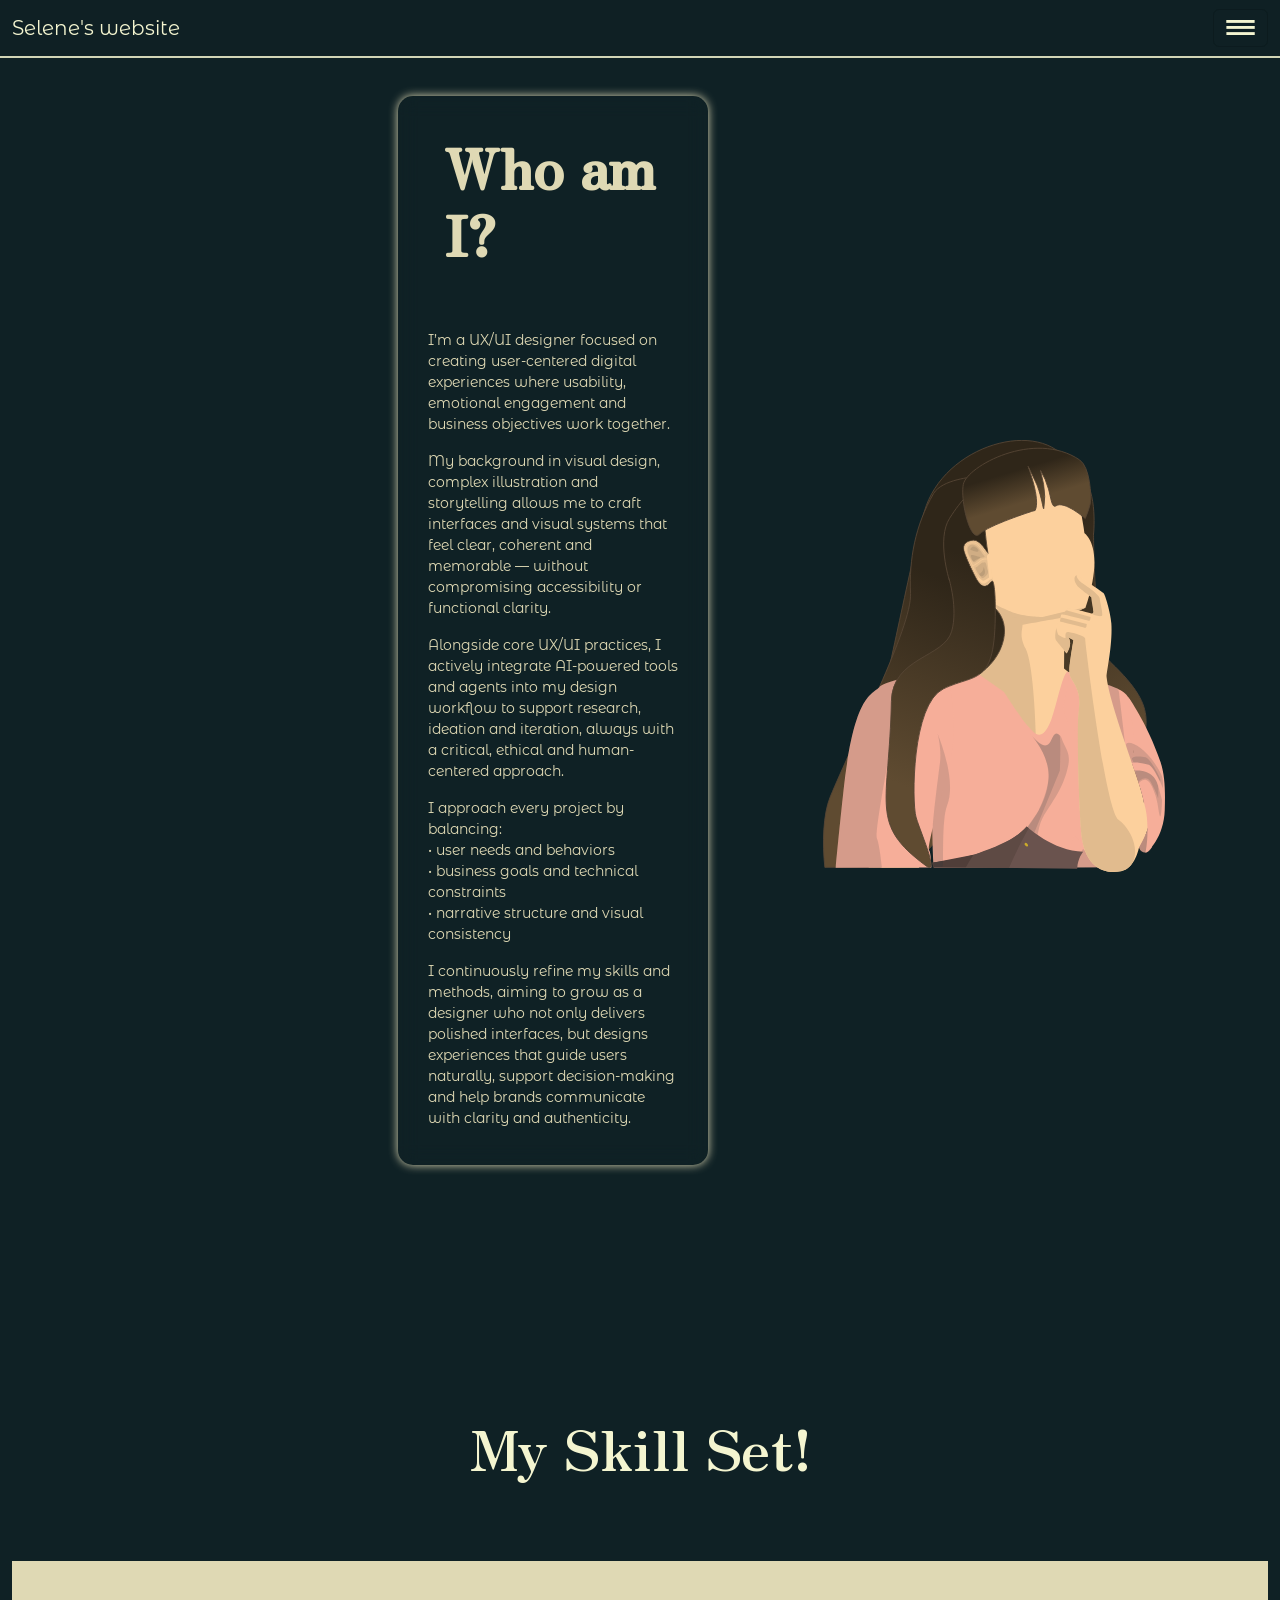
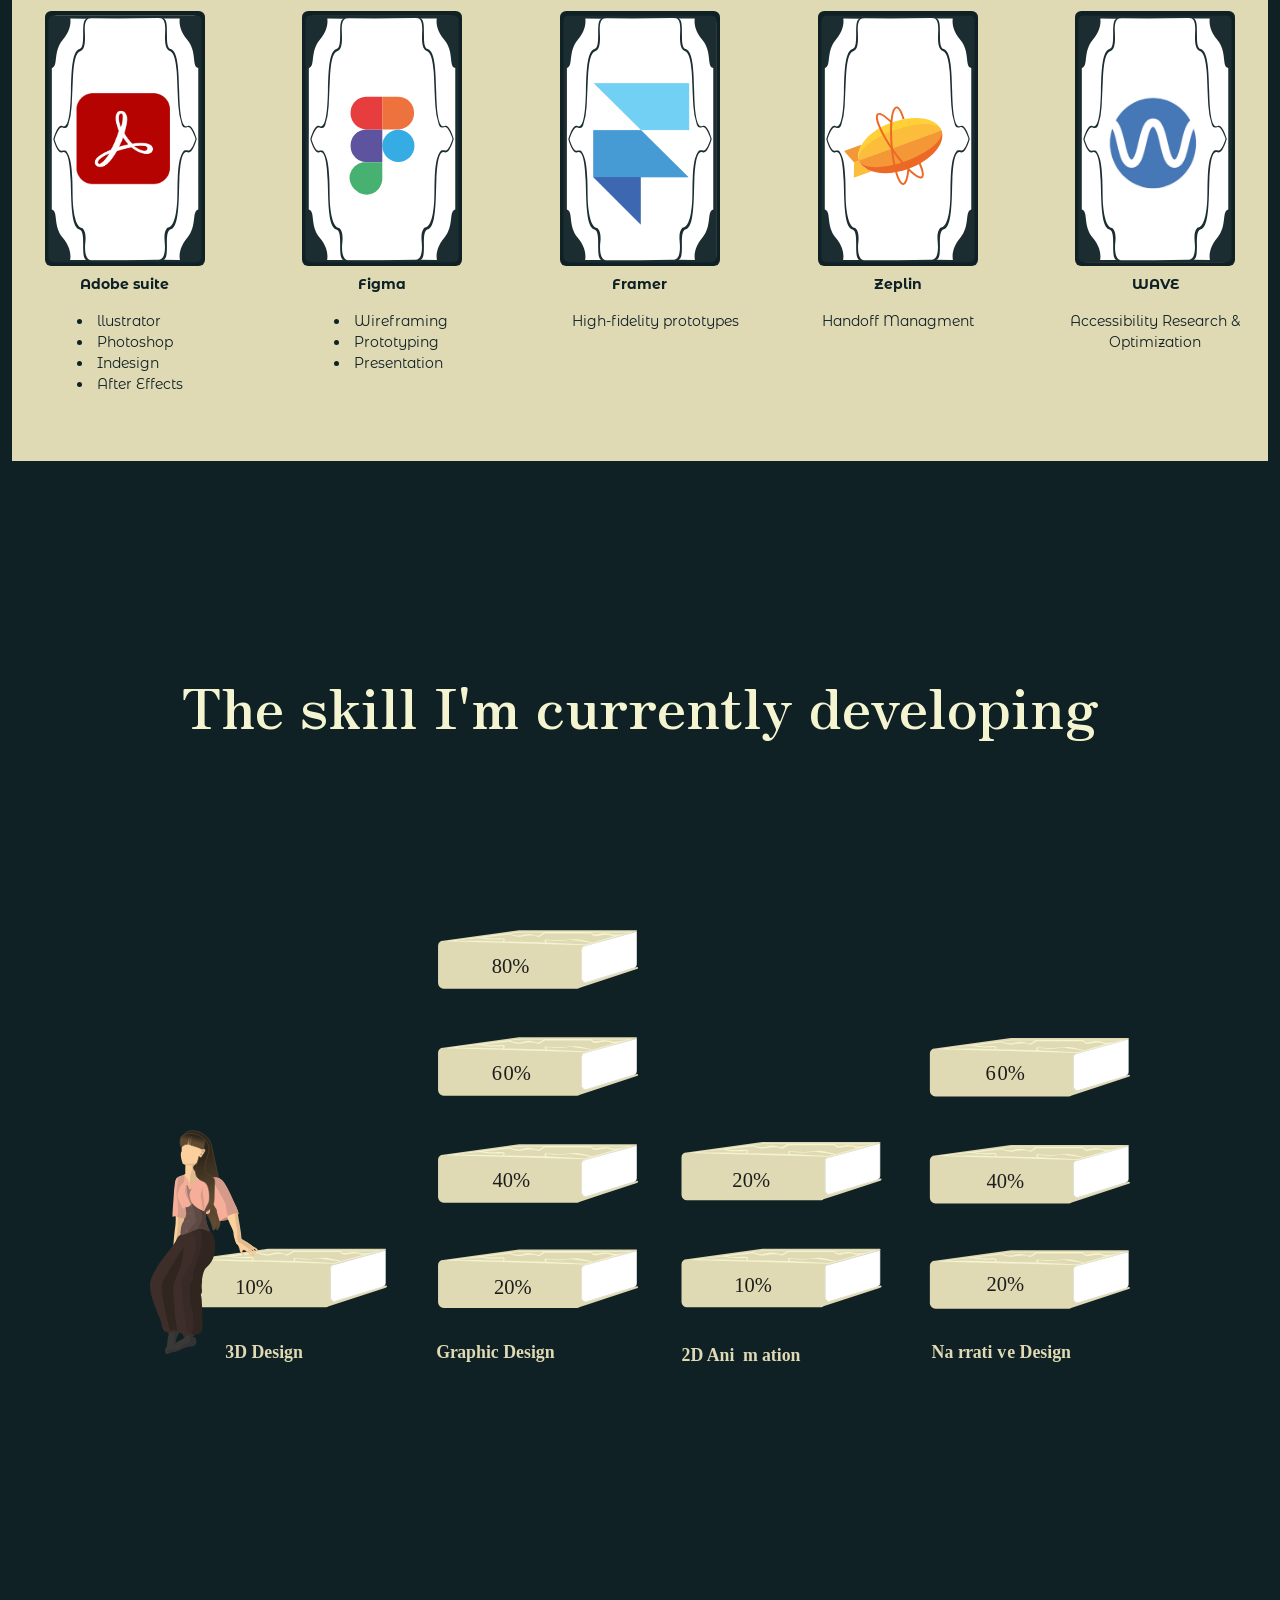
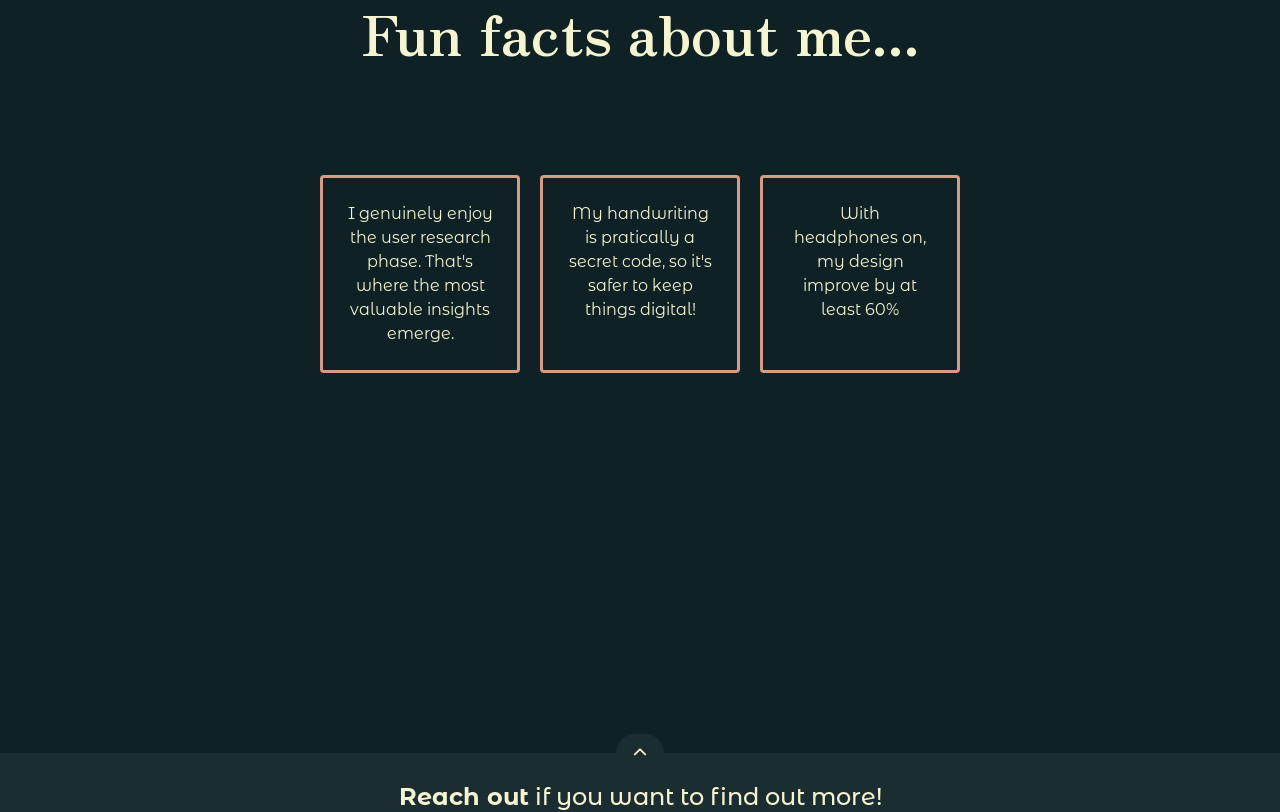
==== commit 31b02c8f: "navbar and landing page" ====
--- a/about/about.html
+++ b/about/about.html
@@ -27,7 +27,7 @@
   
     <nav class="navbar fixed-top bg">
         <div class="container-fluid">
-            <a class="navbar-brand" href="../../index.html">Selene's website</a>
+            <a class="navbar-brand" href="../index.html">Selene's website</a>
             <button class="navbar-toggler collapsed" type="button" data-bs-toggle="offcanvas" data-bs-target="#offcanvasNavbar" aria-controls="offcanvasNavbar" aria-label="Toggle navigation">
                 <span class="navbar-toggler-icon"></span>
             </button>
@@ -41,7 +41,7 @@
                             <a class="nav-link active" aria-current="page" href="../index.html">Home</a>
                         </li>
                         <li class="nav-item">
-                            <a class="nav-link" href="about/about.html">About</a>
+                            <a class="nav-link" href="../about/about.html">About</a>
                         </li>
                         <li class="nav-item">
                             <a class="nav-link" href="../cv/cv.html">CV</a>
@@ -67,18 +67,15 @@
             <div class="main-content d-flex flex-column flex-md-row justify-content-center align-items-center p-5">
                 <div class="text-content text-center text-md-start mt-5 me-md-5 order-2 order-md-1">
                     <h1 class="about text-center text-md-start p-3 mb-5"> <strong>Who am I?</strong></h1>
-                    <p>I love exploring how to make every user experience both enjoyable and meaningful, 
-                        and I’m especially drawn to the power of storytelling.
+                    <p>I’m a UX/UI designer focused on creating user-centered digital experiences where usability, emotional engagement and business objectives work together.</p>
+                    <p>My background in visual design, complex illustration and storytelling allows me to craft interfaces and visual systems that feel clear, coherent and memorable — without compromising accessibility or functional clarity.</p>
+                    <p>Alongside core UX/UI practices, I actively integrate AI-powered tools and agents into my design workflow to support research, ideation and iteration, always with a critical, ethical and human-centered approach.</p>
+                    <p>I approach every project by balancing: 
+                        <br>•	user needs and behaviors  
+                        <br>•	business goals and technical constraints
+                        <br>•	narrative structure and visual consistency
                     </p>
-                    <p>
-                       Art has always been a strong passion of mine—especially when it can make everyday life easier,
-                       more engaging, and more beautiful. This is why, on my journey to becoming a professional designer, 
-                       I focus deeply on accessibility and on crafting narratives that resonate.
-                    </p>
-                    <p>
-                       My mission is to design immersive experiences that help people and brands express their personality and unique message, 
-                       creating genuine connections that touch people’s hearts. 
-                    </p>
+                    <p>I continuously refine my skills and methods, aiming to grow as a designer who not only delivers polished interfaces, but designs experiences that guide users naturally, support decision-making and help brands communicate with clarity and authenticity.</p>    
                 </div>
                 <div class="image-content d-flex justify-content-center order-1 order-md-2 me-md-5">
                     <img src="../assets/img/about-me.svg" alt="illustrazione a mezzo busto di me" class="mt-5 pt-5 ms-lg-5 mb-lg-5">
--- a/assets/style/style.css
+++ b/assets/style/style.css
@@ -756,7 +756,7 @@
   .road-container {
     background-image: url(../img/sentiero-mobile.svg);
     background-repeat: no-repeat;
-    background-size: contain;
+    background-size: cover;
     background-position: top center;
     width: 100%;
     min-height: auto;
@@ -779,7 +779,7 @@
     width: fit-content;
     max-width: 80%;
     min-width: 200px;
-    margin: 15px auto;
+    margin: 10px auto;
     background: rgba(15, 33, 37, 0.9);
     border: 2px solid rgba(244, 245, 208, 0.3);
     border-radius: 15px;
@@ -922,48 +922,150 @@
   color: rgb(244, 245, 208);
 }
 
+.landing-page-btns {
+  display: flex;
+  flex-wrap: wrap;
+  justify-content: flex-start;
+  gap: 30px;
+  margin-top: 30px;
+  font-size: 14px;
+  padding: 10px 0;
+  /* STILE DEI BOTTONI - Sostituisce la parte che avevi commentato */
+}
+@media (min-width: 768px) {
+  .landing-page-btns {
+    justify-content: flex-start;
+  }
+}
+.landing-page-btns .landing-page-btn-1 {
+  font-size: 16px;
+  padding: 10px 15px;
+  background-color: rgb(15, 33, 37) !important;
+  color: rgb(180, 129, 115) !important;
+  border-radius: 10px;
+  border: 3px solid rgb(180, 129, 115);
+  text-decoration: none;
+  font-weight: 600;
+  display: inline-block;
+  transition: transform 0.2s;
+}
+.landing-page-btns .landing-page-btn-1:hover {
+  transform: scale(1.05);
+  filter: brightness(1.1);
+}
+.landing-page-btns .landing-page-btn-2 {
+  font-size: 16px;
+  padding: 10px 15px;
+  background-color: rgb(212, 156, 133) !important;
+  color: rgb(15, 33, 37) !important;
+  border-radius: 10px;
+  border: none;
+  text-decoration: none;
+  font-weight: 600;
+  display: inline-block;
+  transition: transform 0.2s;
+}
+.landing-page-btns .landing-page-btn-2:hover {
+  transform: scale(1.05);
+  filter: brightness(1.1);
+}
+
 .hero {
-  position: relative;
+  display: flex;
+  flex-direction: column;
+  align-items: center;
+  justify-content: center;
+  overflow: hidden;
   min-height: 100vh;
-  background: url(../img/landing.page.corretta.svg);
-  background-size: contain;
-  background-repeat: no-repeat;
-  background-position: center;
-  z-index: 1;
-  margin-bottom: 150px;
-}
-
-h1 {
-  font-weight: lighter;
-  font-size: 54px;
-  position: relative;
-  z-index: 2;
-  color: rgb(244, 245, 208);
-  text-align: center;
-}
-
-.hero h1 {
-  margin-top: 570px;
-}
-
-.landing-page-btn-1 {
-  font-size: 16px;
-  margin-left: 20px;
+  padding: 100px 20px 40px 20px;
+  gap: 30px;
+  color: rgb(244, 245, 208);
+  /* MEDIA QUERY DESKTOP CORRETTA */
+}
+.hero .hero-text-content {
+  order: 2;
+  justify-content: flex-start;
+  align-items: center;
+  margin: 0 10px;
+  flex: 1;
+}
+.hero .hero-text-content h1 {
+  margin-top: 0 !important;
+  font-size: 54px !important;
+  line-height: 1.1;
+  margin-bottom: 15px;
+}
+.hero .hero-text-content .hero-subtitle {
+  font-size: 31px !important;
   margin-bottom: 20px;
-  background: rgb(180, 129, 115);
-  border-radius: 10px;
-  border-bottom: 2px solid rgba(0, 0, 0, 0.8);
-  border-right: 2px solid rgba(0, 0, 0, 0.8);
-}
-
-.landing-page-btn-2 {
-  font-size: 16px;
-  color: rgb(15, 33, 37);
-  margin-bottom: 20px;
-  background: rgb(212, 156, 133);
-  border-radius: 10px;
-  border-bottom: 2px solid rgba(0, 0, 0, 0.8);
-  border-right: 2px solid rgba(0, 0, 0, 0.8);
+}
+.hero .hero-text-content h3 {
+  font-size: 18px !important;
+}
+.hero .hero-text-content .hero-description {
+  font-size: 11px !important;
+  max-width: 500px;
+}
+.hero .hero-image-container {
+  order: 1;
+  flex: 1;
+  width: 100%;
+  margin: 0 10px;
+}
+.hero .hero-image-container .img-fluid-mobile {
+  align-items: center;
+  justify-content: center;
+}
+.hero .hero-image-container .img-fluid-desktop {
+  display: none;
+}
+@media (min-width: 768px) {
+  .hero {
+    flex-direction: row !important;
+    justify-content: flex-start;
+    align-items: center;
+    gap: 0;
+  }
+  .hero .hero-text-content {
+    order: 1;
+    flex: 0 0 35%;
+    text-align: left;
+    z-index: 2;
+    padding-left: 70px;
+  }
+  .hero .hero-text-content h1 {
+    font-size: 84px;
+  }
+  .hero .hero-text-content .hero-subtitle {
+    font-size: 56px;
+  }
+  .hero .hero-text-content h3 {
+    font-size: 28px;
+  }
+  .hero .hero-text-content .hero-description {
+    font-size: 14px;
+  }
+  .hero .hero-image-container {
+    order: 2;
+    flex: 0 0 65%;
+    display: flex;
+    justify-content: center;
+    align-items: center;
+  }
+  .hero .hero-image-container .img-fluid-desktop {
+    display: block !important;
+    width: 100% !important;
+    max-width: 1300px;
+    height: auto;
+    margin-right: 50px;
+    -o-object-fit: contain;
+       object-fit: contain;
+    transform: scale(1.2);
+    transform-origin: left center;
+  }
+  .hero .hero-image-container .img-fluid-mobile {
+    display: none !important;
+  }
 }
 
 .ability {
@@ -996,19 +1098,14 @@
 .ability h2 {
   position: relative;
   z-index: 3;
-  margin-top: 10vh;
-  color: rgb(244, 245, 208);
-  margin-bottom: 200px;
-}
-
-.ability .tipa-stesa {
-  position: absolute;
-  top: 250px;
-  left: 50%;
-  transform: translateX(-50%);
-  width: clamp(250px, 55vw, 450px);
-  height: auto;
-  z-index: 4;
+  margin-top: 20vh;
+  color: rgb(244, 245, 208);
+  margin-bottom: 50px;
+}
+@media (max-width: 768px) {
+  .ability h2 {
+    margin-bottom: 20px;
+  }
 }
 
 .ability .ability-card {
@@ -1038,18 +1135,101 @@
   margin-top: 0.5rem;
 }
 
+.more-card {
+  color: rgb(223, 217, 180);
+  display: flex;
+  flex-direction: column;
+  align-items: center;
+  padding: 50px 20px;
+}
+.more-card .cards-wrapper {
+  display: flex;
+  flex-direction: row;
+  justify-content: center;
+  align-items: stretch;
+  margin-top: 50px;
+  gap: 50px;
+  margin-bottom: 50px;
+  width: 100%;
+  max-width: 1200px;
+}
+.more-card .text-content-home {
+  flex: 1 1 0;
+  padding: 20px;
+  text-align: center;
+  display: flex;
+  flex-direction: column;
+  justify-content: center;
+  box-shadow: 0 0 10px;
+  border-color: 2px solid rgb(223, 217, 180);
+  border-radius: 15px;
+  -webkit-backdrop-filter: blur(10px);
+          backdrop-filter: blur(10px);
+}
+.more-card h2 {
+  font-size: 28px;
+  margin-bottom: 20px;
+}
+.more-card p {
+  font-size: 14px;
+  margin: 0;
+  line-height: 1.4;
+}
+.more-card .know-more {
+  font-size: 28px;
+}
+.more-card .know-more a {
+  color: rgb(223, 217, 180);
+  font-weight: 600;
+}
+.more-card .appr {
+  font-size: 56px;
+  margin-bottom: 0;
+  margin-top: 150px;
+}
+@media (max-width: 768px) {
+  .more-card .cards-wrapper {
+    flex-direction: column;
+    align-items: center;
+  }
+  .more-card .text-content-home {
+    width: 100%;
+    max-width: 400px;
+    flex: none;
+  }
+  .more-card h2 {
+    font-size: 22px;
+  }
+  .more-card p {
+    font-size: 11px;
+  }
+  .more-card .know-more {
+    font-size: 22px;
+  }
+  .more-card .appr {
+    font-size: 31px;
+    padding-bottom: 0;
+    margin-bottom: 0;
+  }
+}
+
 .last-project-container h2 {
   position: relative;
   color: rgb(244, 245, 208);
   text-align: center;
   margin-top: 200px;
-  margin-bottom: 100px;
+  margin-bottom: 50px;
+}
+@media (max-width: 768px) {
+  .last-project-container h2 {
+    margin-bottom: 20px;
+  }
 }
 
 .last-project img {
   margin-bottom: 50px;
-  height: 600px;
-  width: 500px;
+  height: 400px;
+  width: 300px;
 }
 
 .future-prj h2 {
@@ -1069,22 +1249,6 @@
 }
 
 @media (max-width: 768px) {
-  .hero {
-    background: url(../img/mobile-landing-4.svg);
-    background-repeat: no-repeat;
-    background-size: cover;
-    background-position: center;
-  }
-  h1 {
-    font-size: 36px;
-    font-weight: lighter;
-  }
-  .landing-page-btn-1 .landing-page-btn-2 {
-    padding: 5px 15px;
-    font-size: 12px;
-  }
-}
-@media (max-width: 768px) {
   .last-project img {
     height: 350px;
     width: 300px;
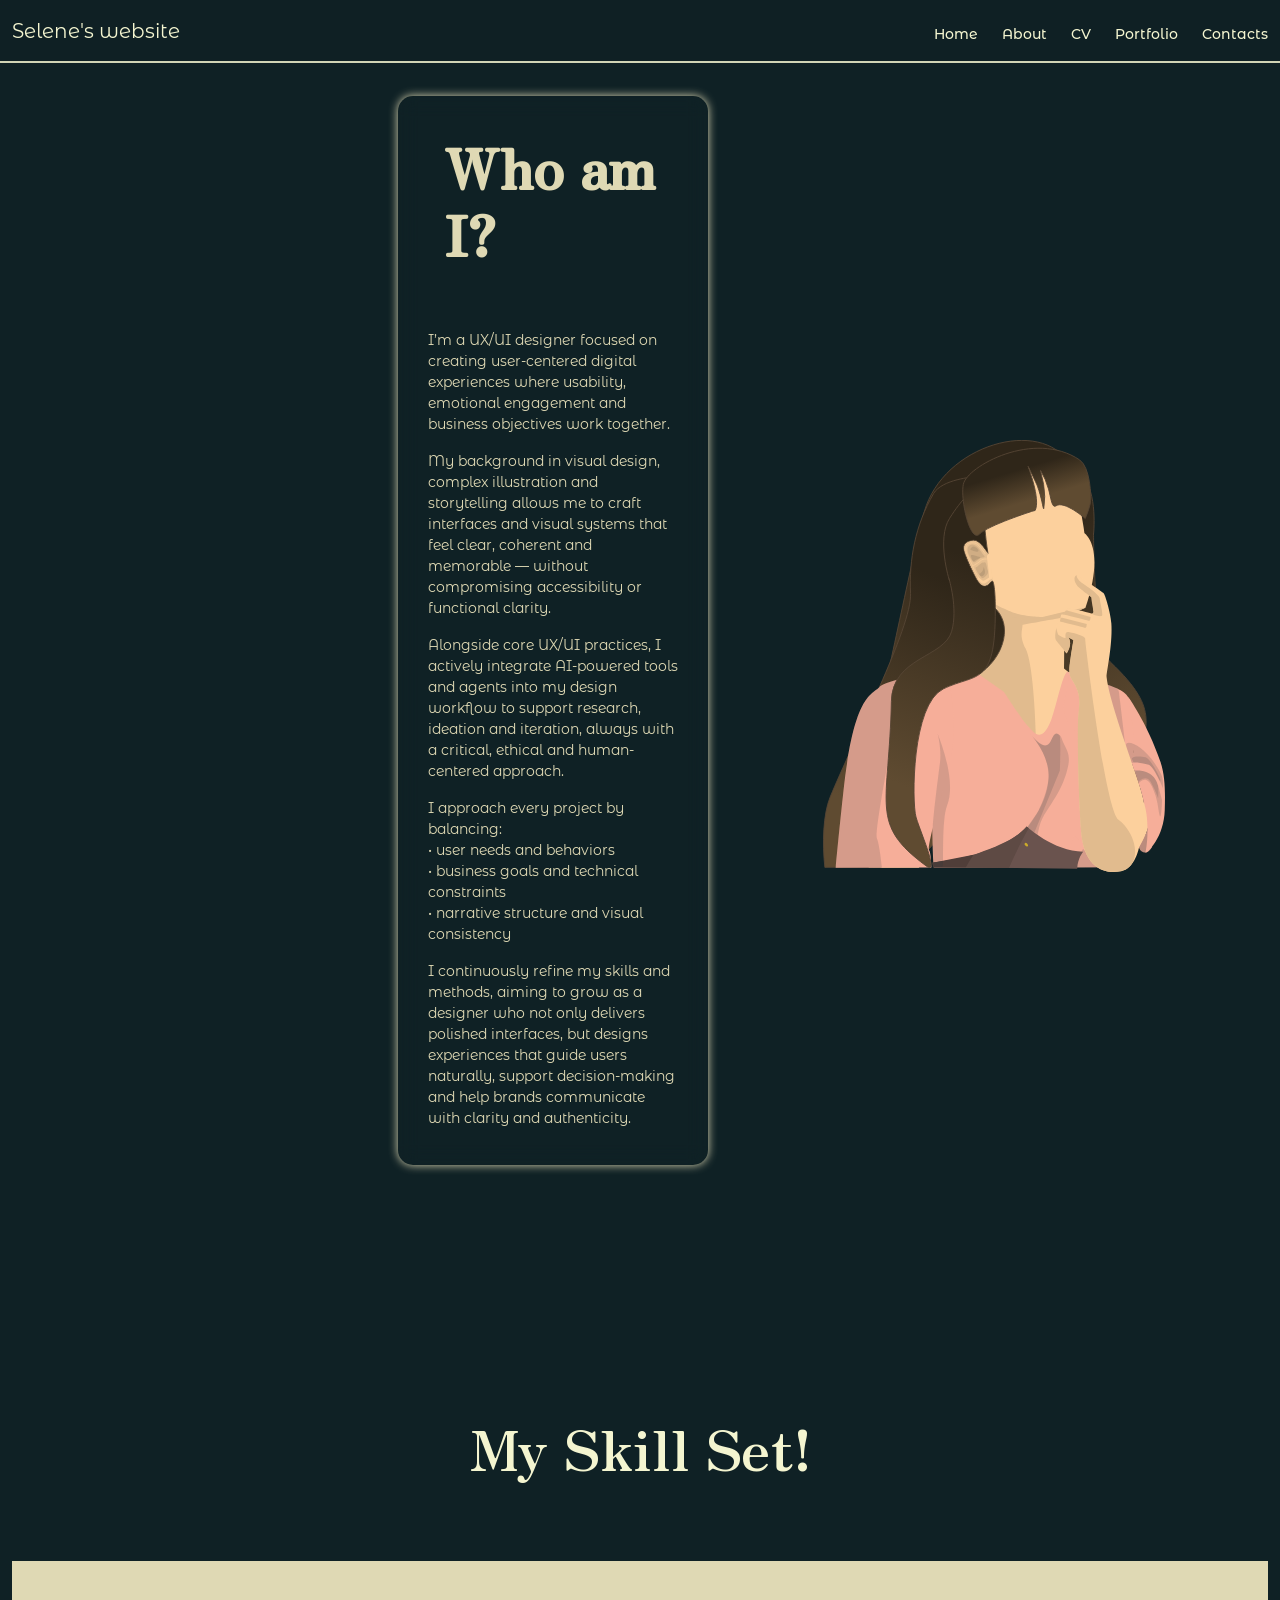
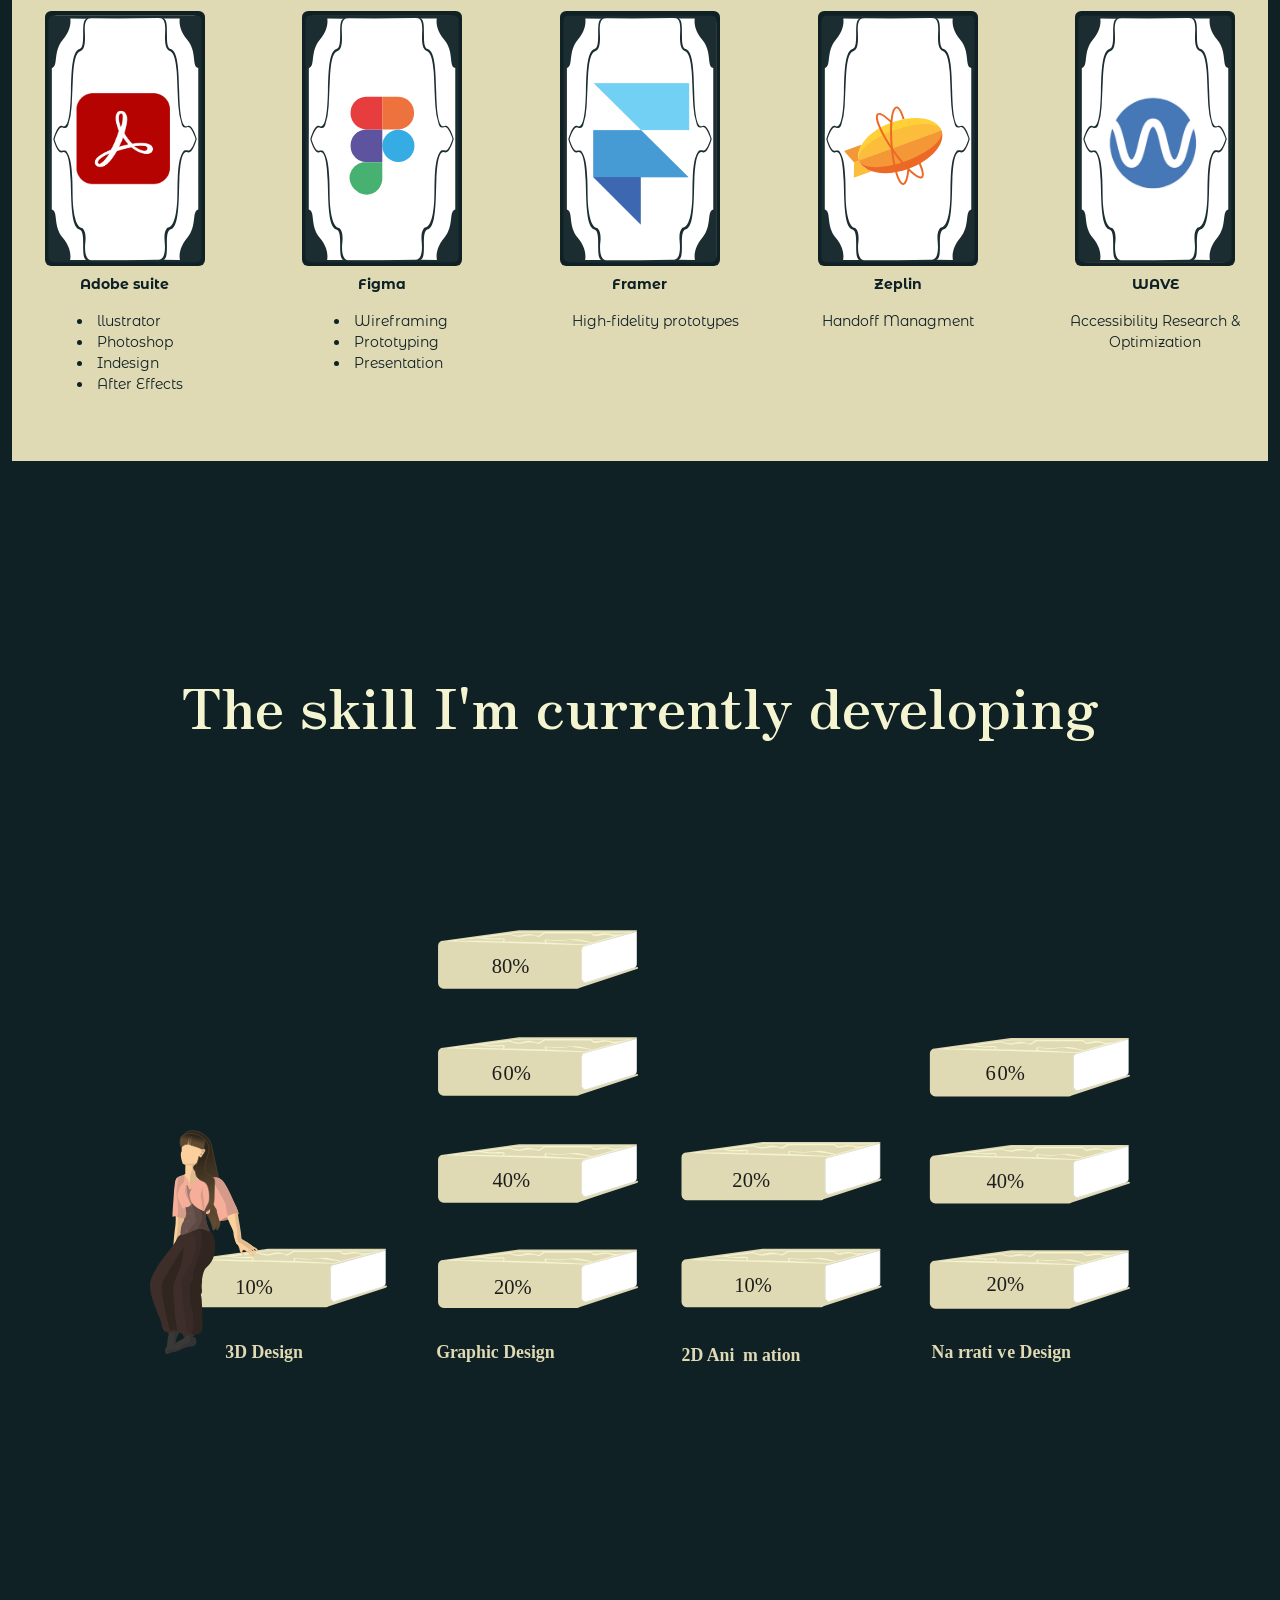
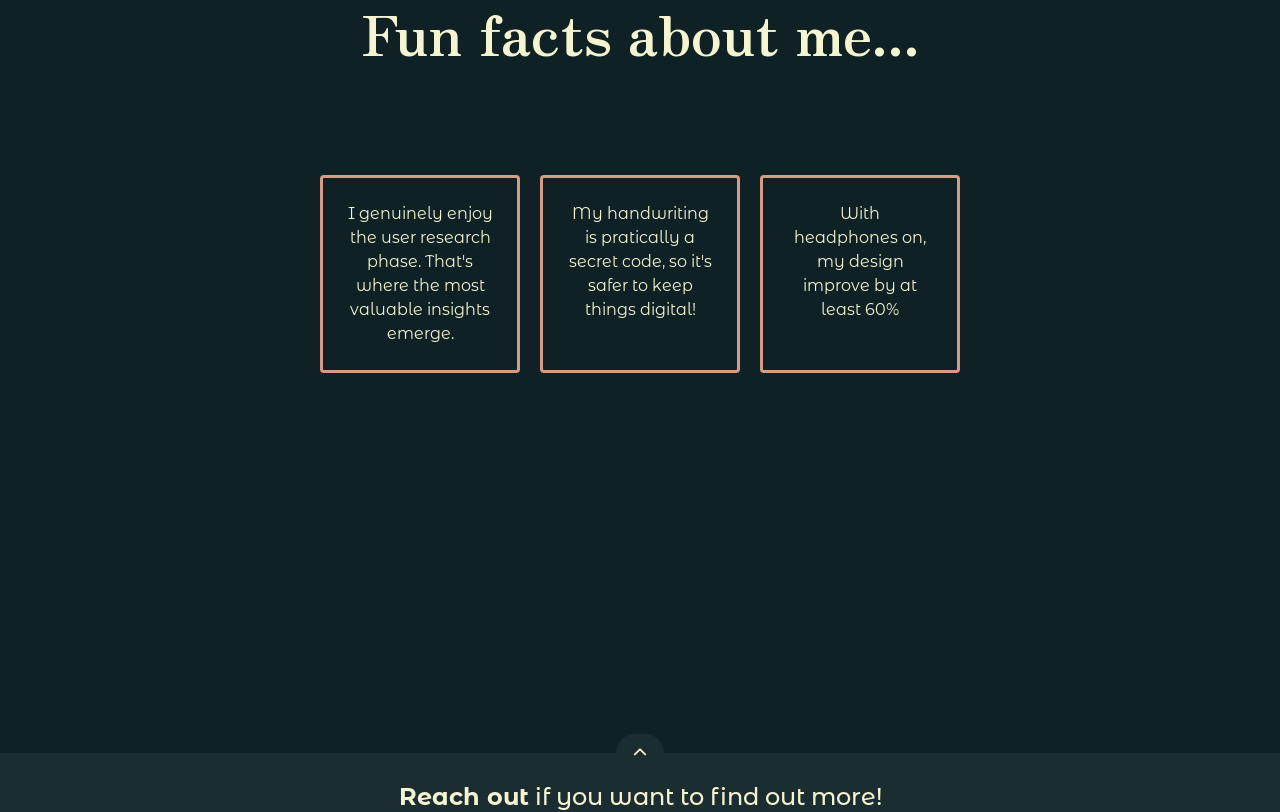
==== commit 463a011e: "navbar and card" ====
--- a/about/about.html
+++ b/about/about.html
@@ -28,10 +28,29 @@
     <nav class="navbar fixed-top bg">
         <div class="container-fluid">
             <a class="navbar-brand" href="../index.html">Selene's website</a>
-            <button class="navbar-toggler collapsed" type="button" data-bs-toggle="offcanvas" data-bs-target="#offcanvasNavbar" aria-controls="offcanvasNavbar" aria-label="Toggle navigation">
+
+            <ul class="navbar-nav desktop-nav ms-auto d-none d-md-flex flex-row gap-4">
+                <li class="nav-item">
+                    <a class="nav-link" href="../index.html">Home</a>
+                </li>
+                <li class="nav-item">
+                    <a class="nav-link" href="../about/about.html">About</a>
+                </li>
+                <li class="nav-item">
+                    <a class="nav-link" href="../cv/cv.html">CV</a>
+                </li>
+                <li class="nav-item">
+                    <a class="nav-link" href="../portfolio/portfolios.html">Portfolio</a>
+                </li>
+                <li class="nav-item">
+                    <a class="nav-link" href="../contatti/contacts.html">Contacts</a>
+                </li>
+            </ul>
+
+            <button class="navbar-toggler d-md-none collapsed" type="button" data-bs-toggle="offcanvas" data-bs-target="#offcanvasNavbar" aria-controls="offcanvasNavbar" aria-label="Toggle navigation">
                 <span class="navbar-toggler-icon"></span>
             </button>
-            <div class="offcanvas offcanvas-top" tabindex="-1" id="offcanvasNavbar" aria-labelledby="offcanvasNavbarLabel">
+            <div class="offcanvas offcanvas-top d-md-none" tabindex="-1" id="offcanvasNavbar" aria-labelledby="offcanvasNavbarLabel">
                 <div class="offcanvas-header">
                     <button type="button" class="btn-close" data-bs-dismiss="offcanvas" aria-label="Close"></button>
                 </div>
@@ -83,8 +102,6 @@
             </div>
         </section>
 
-
-        
         <div class="container-fluid ability">
             <h2 class="text-center" id="skill-title">My Skill Set!</h2>
             
--- a/assets/style/style.css
+++ b/assets/style/style.css
@@ -142,6 +142,9 @@
 
 .title-contacts {
   margin-bottom: 50px;
+  color: rgb(244, 245, 208);
+  font-size: 56px;
+  font-weight: 300;
 }
 
 .field {
@@ -155,7 +158,7 @@
 
 label {
   color: rgb(244, 245, 208);
-  font-size: large;
+  font-size: 28px;
 }
 
 input {
@@ -173,9 +176,9 @@
   background: rgb(212, 156, 133);
   color: rgb(15, 33, 37);
   border: 2px solid rgb(212, 156, 133);
-  font-size: 18px;
+  font-size: 16px;
   font-weight: 600;
-  border-radius: 15px;
+  border-radius: 10px;
   padding: 10px 25px;
 }
 .btn-send:hover {
@@ -188,7 +191,10 @@
     margin: 0 50px 0 50px;
   }
   .title-contacts {
-    font-size: 32px;
+    font-size: 31px;
+  }
+  label {
+    font-size: 18px;
   }
   input {
     width: 300px;
@@ -198,20 +204,32 @@
     width: 300px;
     height: auto;
   }
+  .btn-send {
+    padding: 5px 25px;
+  }
 }
 .prt-title {
   margin-top: 200px;
   margin-bottom: 100px;
+  color: rgb(244, 245, 208);
+  text-align: center;
+  font-size: 84px;
+}
+@media (max-width: 768px) {
+  .prt-title {
+    font-size: 54px;
+  }
 }
 
 .school-proj {
   color: rgb(244, 245, 208);
   text-align: center;
   padding-bottom: 50px;
-  font-size: 32px;
+  font-size: 56px;
 }
 @media (max-width: 767px) {
   .school-proj {
+    font-size: 31px;
     padding-bottom: 0;
     padding-top: 30px;
   }
@@ -897,6 +915,17 @@
   color: rgb(244, 245, 208);
 }
 
+.navbar-toggler {
+  border: none !important;
+  box-shadow: none !important;
+  background-color: transparent !important;
+  padding: 0.25rem;
+}
+
+.navbar-toggler:focus {
+  box-shadow: none !important;
+}
+
 .navbar-toggler-icon {
   background-image: url(../img/menu.hamburgher.chiuso.svg);
   background-size: contain;
@@ -908,14 +937,44 @@
 
 .btn-close {
   background-image: url(../img/menu.hamburgher.x.svg);
-  background-size: contain;
+  background-size: 70%;
+  width: 2rem;
+  height: 2rem;
+  padding-right: 1rem;
   background-repeat: no-repeat;
   background-position: center;
+  opacity: 1;
 }
 
 #offcanvasNavbar {
   height: 70vh;
   background-color: rgba(28, 45, 49, 0.75);
+}
+@media (max-width: 768px) {
+  #offcanvasNavbar {
+    height: 100%;
+  }
+}
+
+.desktop-nav .nav-link {
+  color: rgb(244, 245, 208);
+  font-weight: 500;
+  position: relative;
+}
+
+.desktop-nav .nav-link::after {
+  content: "";
+  position: absolute;
+  left: 0;
+  bottom: -4px;
+  width: 0;
+  height: 2px;
+  background-color: rgb(180, 129, 115);
+  transition: width 0.3s ease;
+}
+
+.desktop-nav .nav-link:hover::after {
+  width: 100%;
 }
 
 .nav-link {
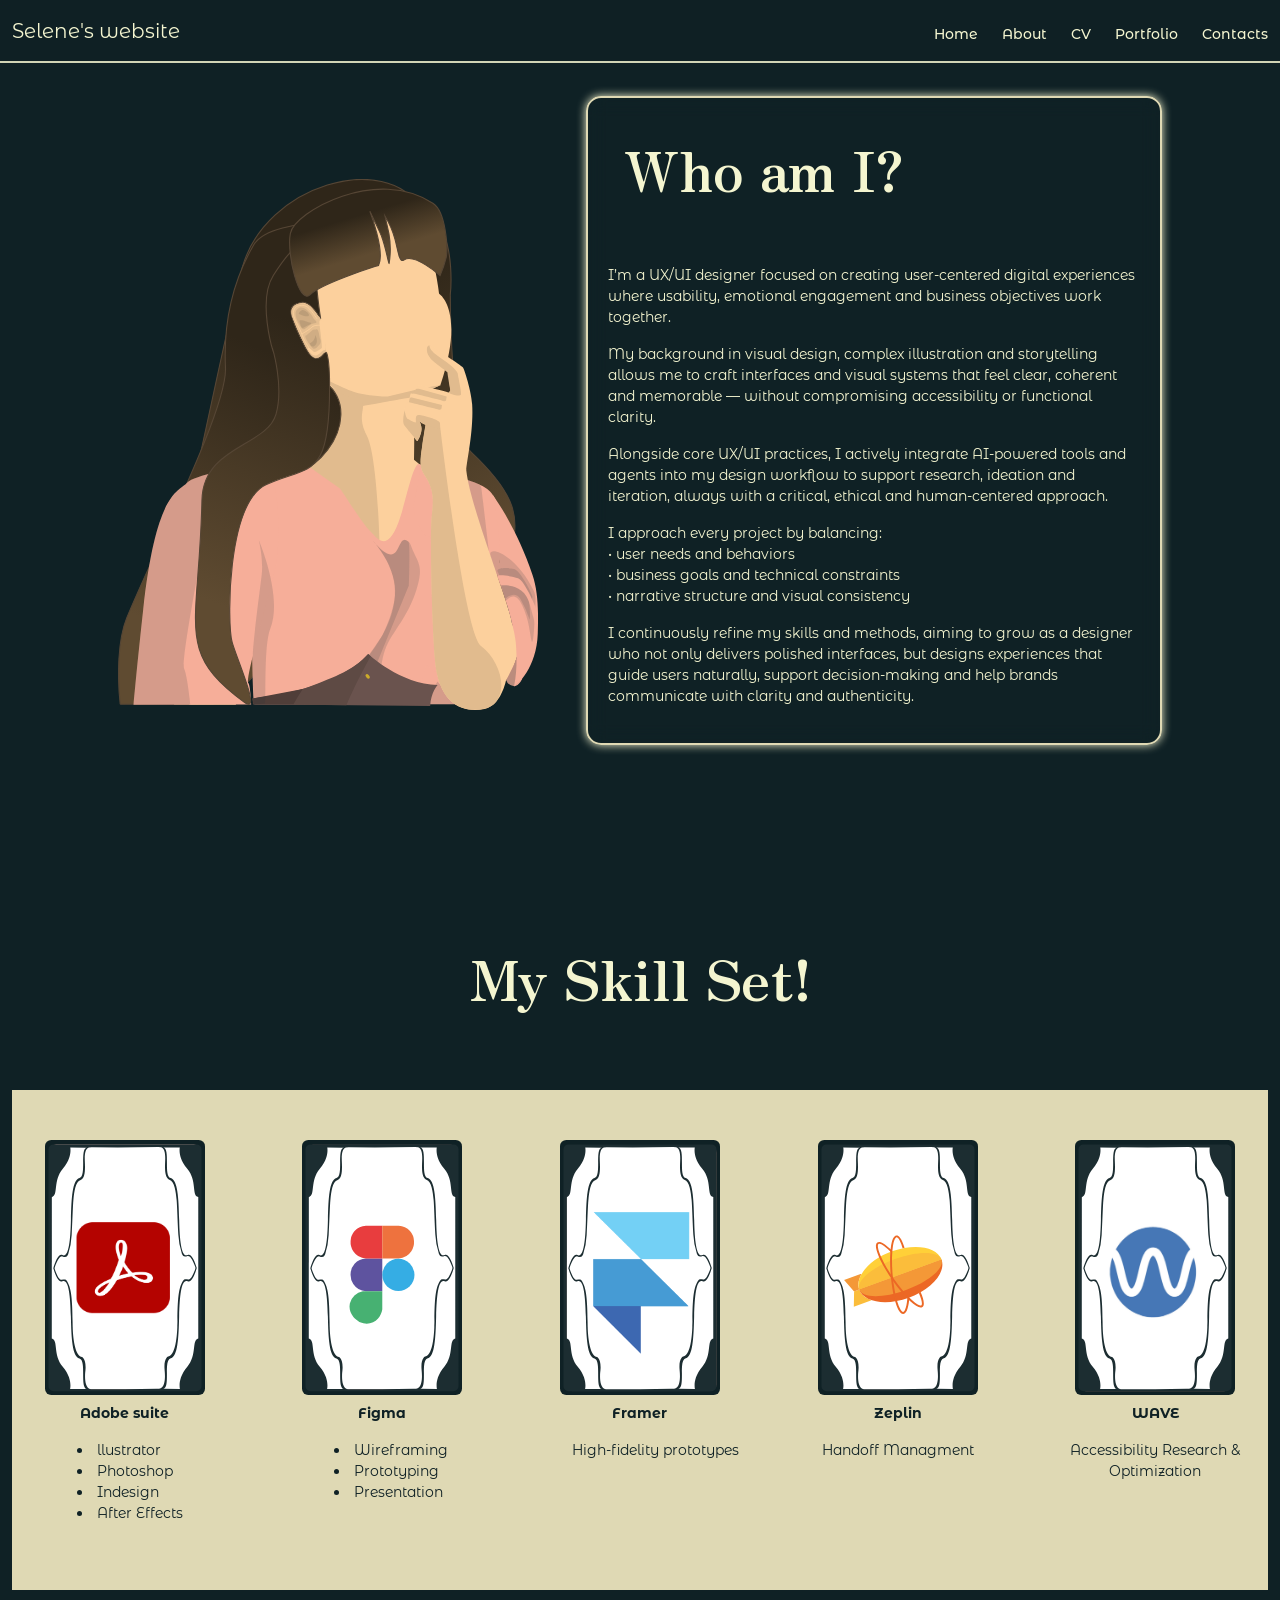
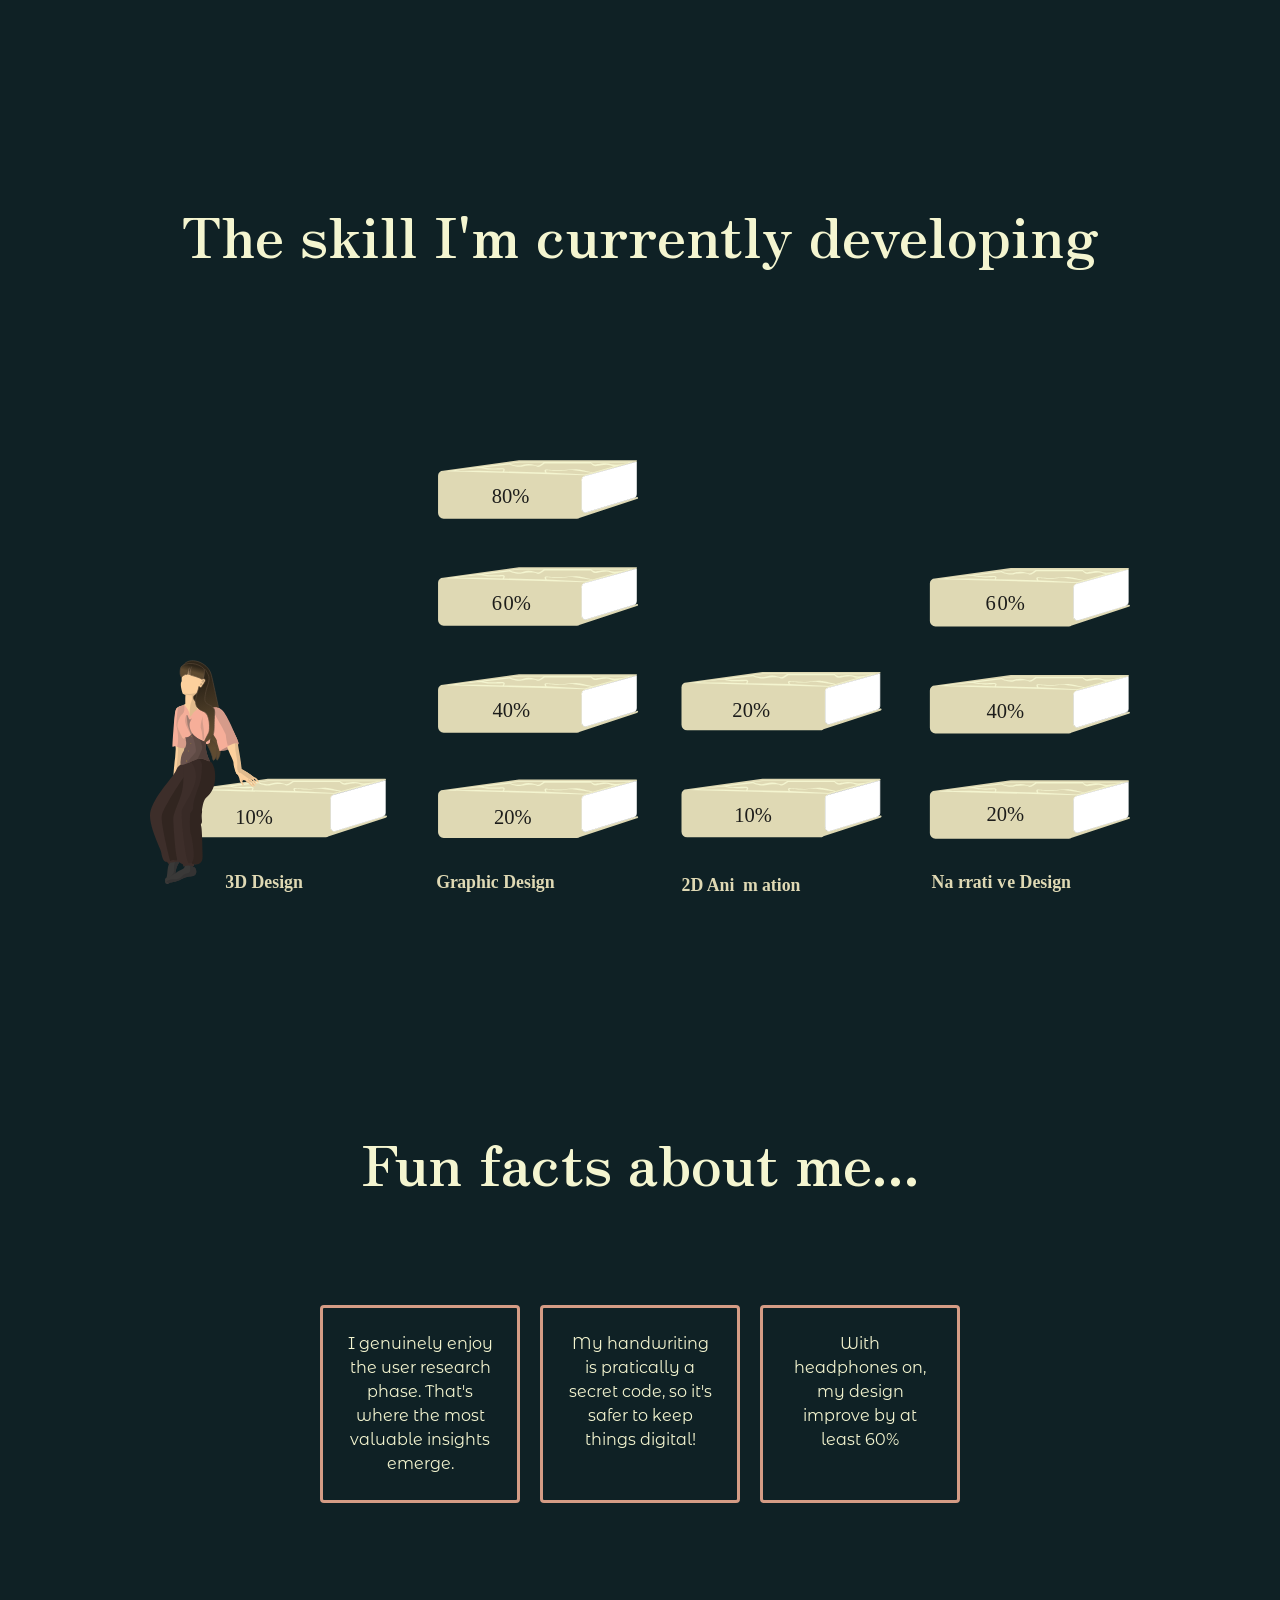
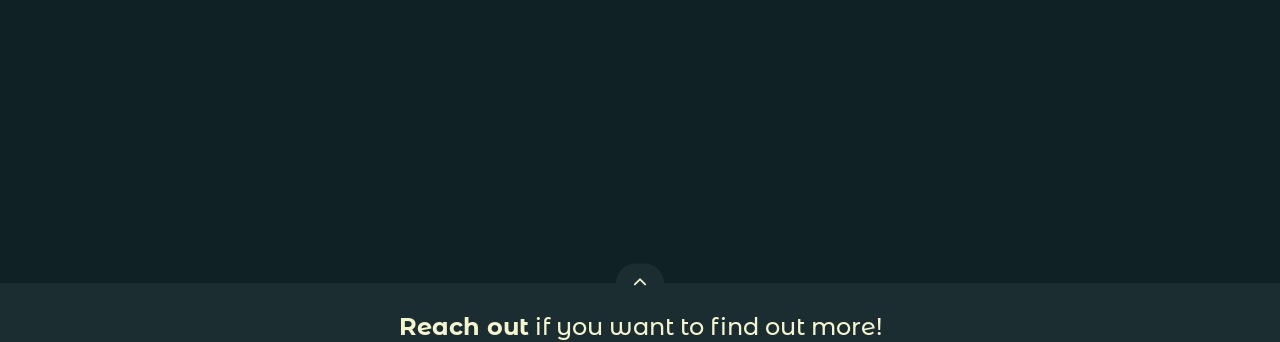
==== commit 8f1175ca: "hopefully last tuches" ====
--- a/about/about.html
+++ b/about/about.html
@@ -83,9 +83,11 @@
     <main>
 
         <section id="journey">
-            <div class="main-content d-flex flex-column flex-md-row justify-content-center align-items-center p-5">
-                <div class="text-content text-center text-md-start mt-5 me-md-5 order-2 order-md-1">
-                    <h1 class="about text-center text-md-start p-3 mb-5"> <strong>Who am I?</strong></h1>
+            <!-- <div class="main-content d-flex flex-column flex-lg-row justify-content-center align-items-center p-5"> -->
+            <div class="main-content container d-flex flex-column flex-xl-row justify-content-center align-items-center gap-5 px-3 px-lg-5 py-5">
+
+                <div class="text-content-about text-center text-md-start mt-5 order-2 order-xl-2">
+                    <h1 class="about text-center text-md-start p-3 mb-5">Who am I?</h1>
                     <p>I’m a UX/UI designer focused on creating user-centered digital experiences where usability, emotional engagement and business objectives work together.</p>
                     <p>My background in visual design, complex illustration and storytelling allows me to craft interfaces and visual systems that feel clear, coherent and memorable — without compromising accessibility or functional clarity.</p>
                     <p>Alongside core UX/UI practices, I actively integrate AI-powered tools and agents into my design workflow to support research, ideation and iteration, always with a critical, ethical and human-centered approach.</p>
@@ -96,8 +98,8 @@
                     </p>
                     <p>I continuously refine my skills and methods, aiming to grow as a designer who not only delivers polished interfaces, but designs experiences that guide users naturally, support decision-making and help brands communicate with clarity and authenticity.</p>    
                 </div>
-                <div class="image-content d-flex justify-content-center order-1 order-md-2 me-md-5">
-                    <img src="../assets/img/about-me.svg" alt="illustrazione a mezzo busto di me" class="mt-5 pt-5 ms-lg-5 mb-lg-5">
+                <div class="image-content d-flex justify-content-center order-1 order-xl-1 ">
+                    <img src="../assets/img/about-me.svg" alt="illustrazione a mezzo busto di me" class="about-img mt-5 pt-5">
                 </div>
             </div>
         </section>
--- a/assets/style/style.css
+++ b/assets/style/style.css
@@ -7,11 +7,48 @@
   font-size: 56px;
 }
 
+.text-content-about {
+  width: 100%;
+  max-width: 700px;
+  margin-inline: auto;
+  box-shadow: 0 0 10px;
+  border: 2px solid rgb(223, 217, 180);
+  border-radius: 15px;
+  -webkit-backdrop-filter: blur(10px);
+          backdrop-filter: blur(10px);
+  padding: 20px;
+}
+
 .image-content img {
-  width: 380px;
-  height: 480px;
-}
-
+  width: clamp(240px, 35vw, 380px);
+  height: auto;
+  max-width: 100%;
+}
+
+/* quando sei in modalità "desktop" (da lg in su) */
+@media (min-width: 1200px) {
+  .main-content {
+    justify-content: center;
+    align-items: center;
+    gap: 3rem;
+  }
+  .text-content {
+    flex: 0 0 680px;
+    max-width: 680px;
+    margin-inline: 0;
+  }
+  .image-content {
+    flex: 0 0 420px;
+    display: flex;
+    justify-content: center;
+  }
+  .image-content img {
+    width: 420px;
+    height: auto;
+    max-width: 100%;
+    display: block;
+  }
+}
 .ability #skill-title {
   color: rgb(244, 245, 208);
   font-size: 56px;
@@ -128,7 +165,7 @@
   }
 }
 .contact-form {
-  margin-left: 50px;
+  margin-left: 100px;
   display: flex;
   justify-content: flex-start;
   align-items: flex-start;
@@ -351,9 +388,9 @@
   color: rgb(223, 217, 180);
   padding: 50px;
   display: flex;
-  justify-content: center;
+  flex-direction: column;
   align-items: center;
-  flex-direction: column;
+  justify-content: flex-start;
   margin-bottom: 50px;
 }
 
@@ -362,11 +399,12 @@
   margin-bottom: 50px;
 }
 
-.text-content {
+.text-content-cv {
   padding: 20px 30px;
-  margin: 50px 350px;
+  margin: 30px auto;
+  width: min(720px, 100%);
   box-shadow: 0 0 10px;
-  border-color: 2px solid rgb(223, 217, 180);
+  border: 2px solid rgb(223, 217, 180);
   border-radius: 15px;
   -webkit-backdrop-filter: blur(10px);
           backdrop-filter: blur(10px);
@@ -440,6 +478,14 @@
   line-height: 1.6;
 }
 
+.choose-adventure {
+  color: rgb(244, 245, 208) !important;
+  font-size: 28px;
+  margin-top: 50px !important;
+  text-align: center !important;
+  opacity: 1;
+}
+
 .funfact-comments-buddy {
   display: flex;
   justify-content: center;
@@ -503,6 +549,11 @@
   margin: 40px 0 20px 0;
   padding-bottom: 100px;
 }
+.road-wrapper .journey-subtitle {
+  padding-bottom: 100px;
+  font-size: 28px;
+  text-align: center;
+}
 .road-wrapper .lead {
   font-size: 28px;
 }
@@ -588,56 +639,56 @@
 }
 
 .step-2 {
-  top: 120px; /* Più in basso */
-  left: -200px; /* Sposta a sinistra della strada */
+  top: 120px;
+  left: -200px;
   text-align: right;
 }
 
 .step-3 {
-  top: 250px; /* Regola l'altezza */
-  right: -175px; /* Sposta a destra della strada */
+  top: 250px;
+  right: -175px;
   text-align: left;
 }
 
 .step-4 {
-  top: 380px; /* Più in basso */
-  left: -350px; /* Sposta a sinistra della strada */
+  top: 380px;
+  left: -350px;
   text-align: right;
 }
 
 .step-5 {
-  top: 520px; /* Più in basso */
-  right: -280px; /* Sposta a sinistra della strada */
+  top: 520px;
+  right: -280px;
   text-align: right;
 }
 
 .step-6 {
-  top: 720px; /* Più in basso */
-  left: -350px; /* Sposta a sinistra della strada */
+  top: 720px;
+  left: -350px;
   text-align: right;
 }
 
 .step-7 {
-  top: 930px; /* Più in basso */
-  right: -280px; /* Sposta a sinistra della strada */
+  top: 930px;
+  right: -280px;
   text-align: right;
 }
 
 .step-8 {
-  top: 1130px; /* Più in basso */
-  left: -370px; /* Sposta a sinistra della strada */
+  top: 1130px;
+  left: -370px;
   text-align: right;
 }
 
 .step-9 {
-  top: 1400px; /* Più in basso */
-  right: -287px; /* Sposta a sinistra della strada */
+  top: 1400px;
+  right: -287px;
   text-align: right;
 }
 
 .step-10 {
-  top: 1730px; /* Più in basso */
-  left: -330px; /* Sposta a sinistra della strada */
+  top: 1730px;
+  left: -330px;
   text-align: right;
 }
 
@@ -678,8 +729,8 @@
   width: auto;
   display: block;
   flex-shrink: 0;
-  -o-object-fit: contain;
-     object-fit: contain;
+  -o-object-fit: cover;
+     object-fit: cover;
   scroll-snap-align: start;
 }
 
@@ -754,12 +805,18 @@
     font-size: 66px;
     text-align: center;
   }
+  .road-wrapper .journey-subtitle {
+    font-size: 22px;
+  }
 }
 @media (max-width: 768px) {
   .funfact-comments-buddy {
     display: flex;
     justify-content: center;
     flex-direction: column;
+  }
+  .choose-adventure {
+    font-size: 22px;
   }
 }
 @media (max-width: 768px) {
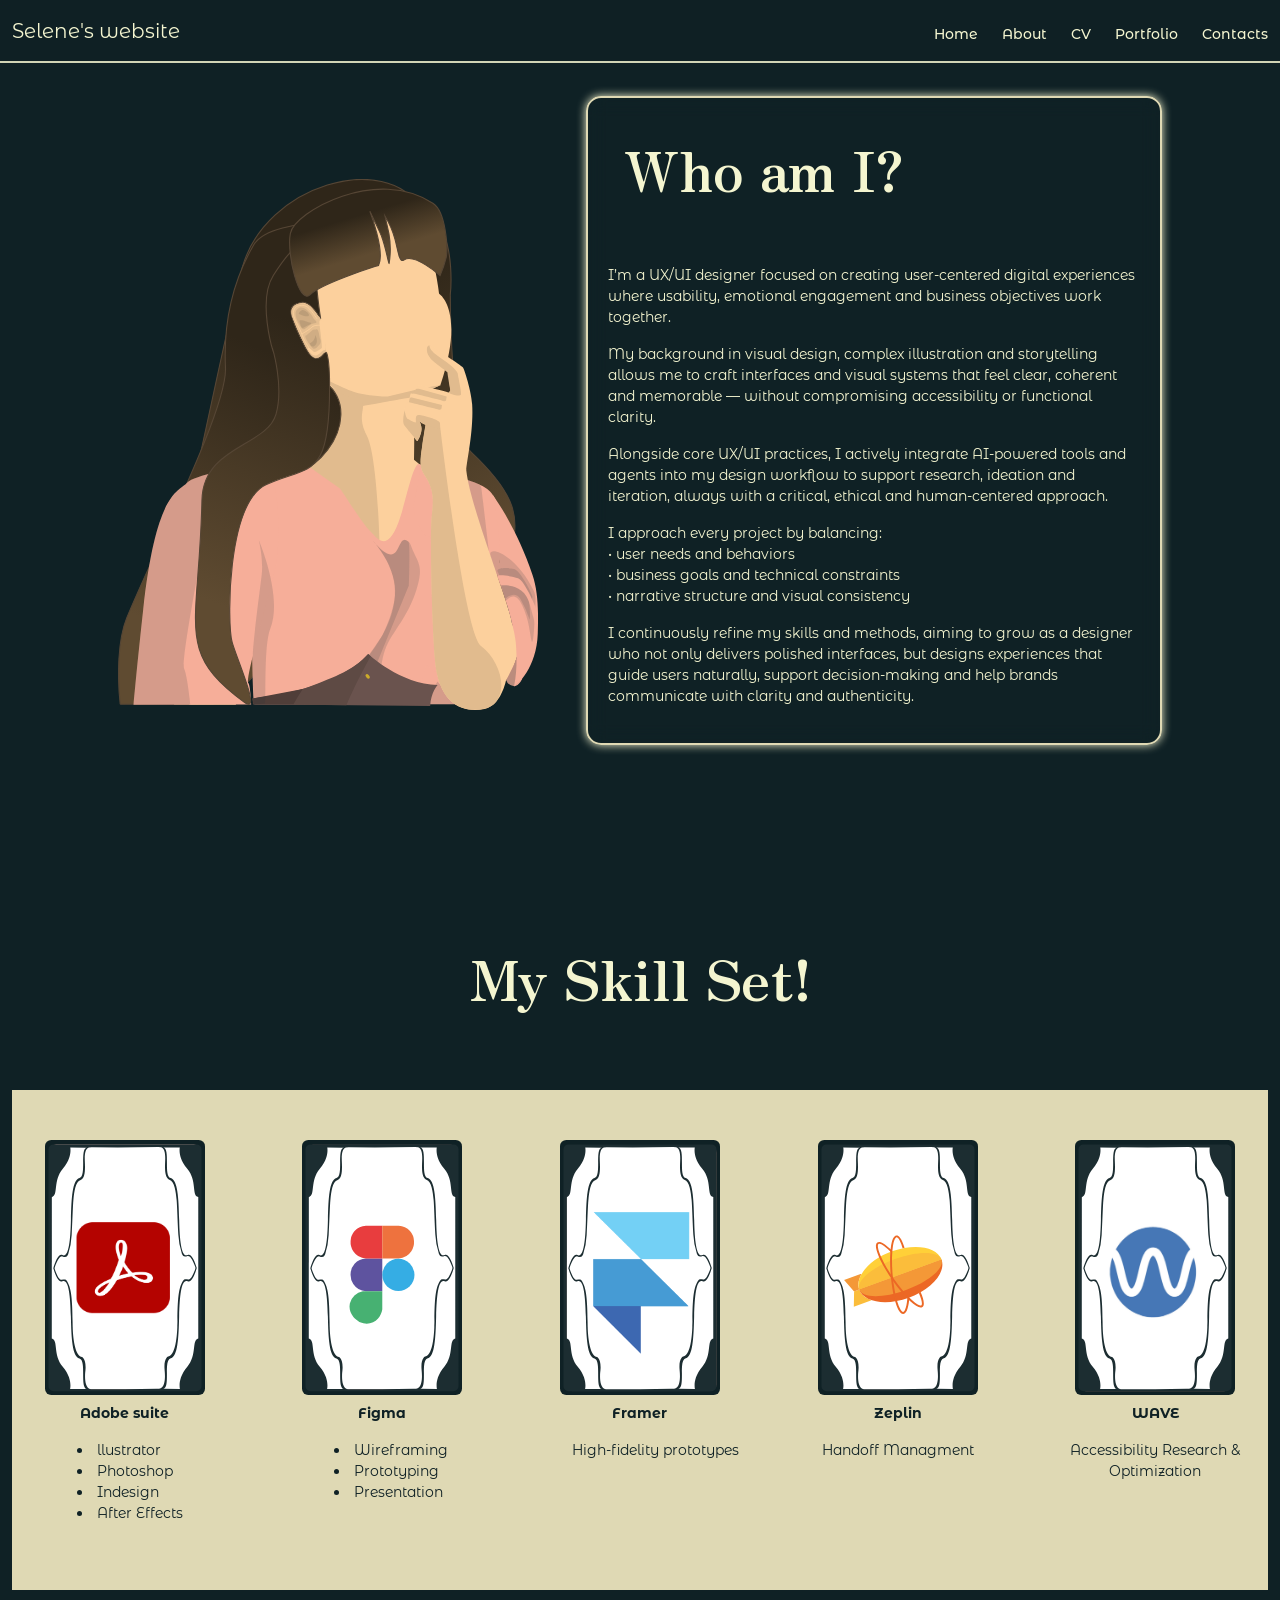
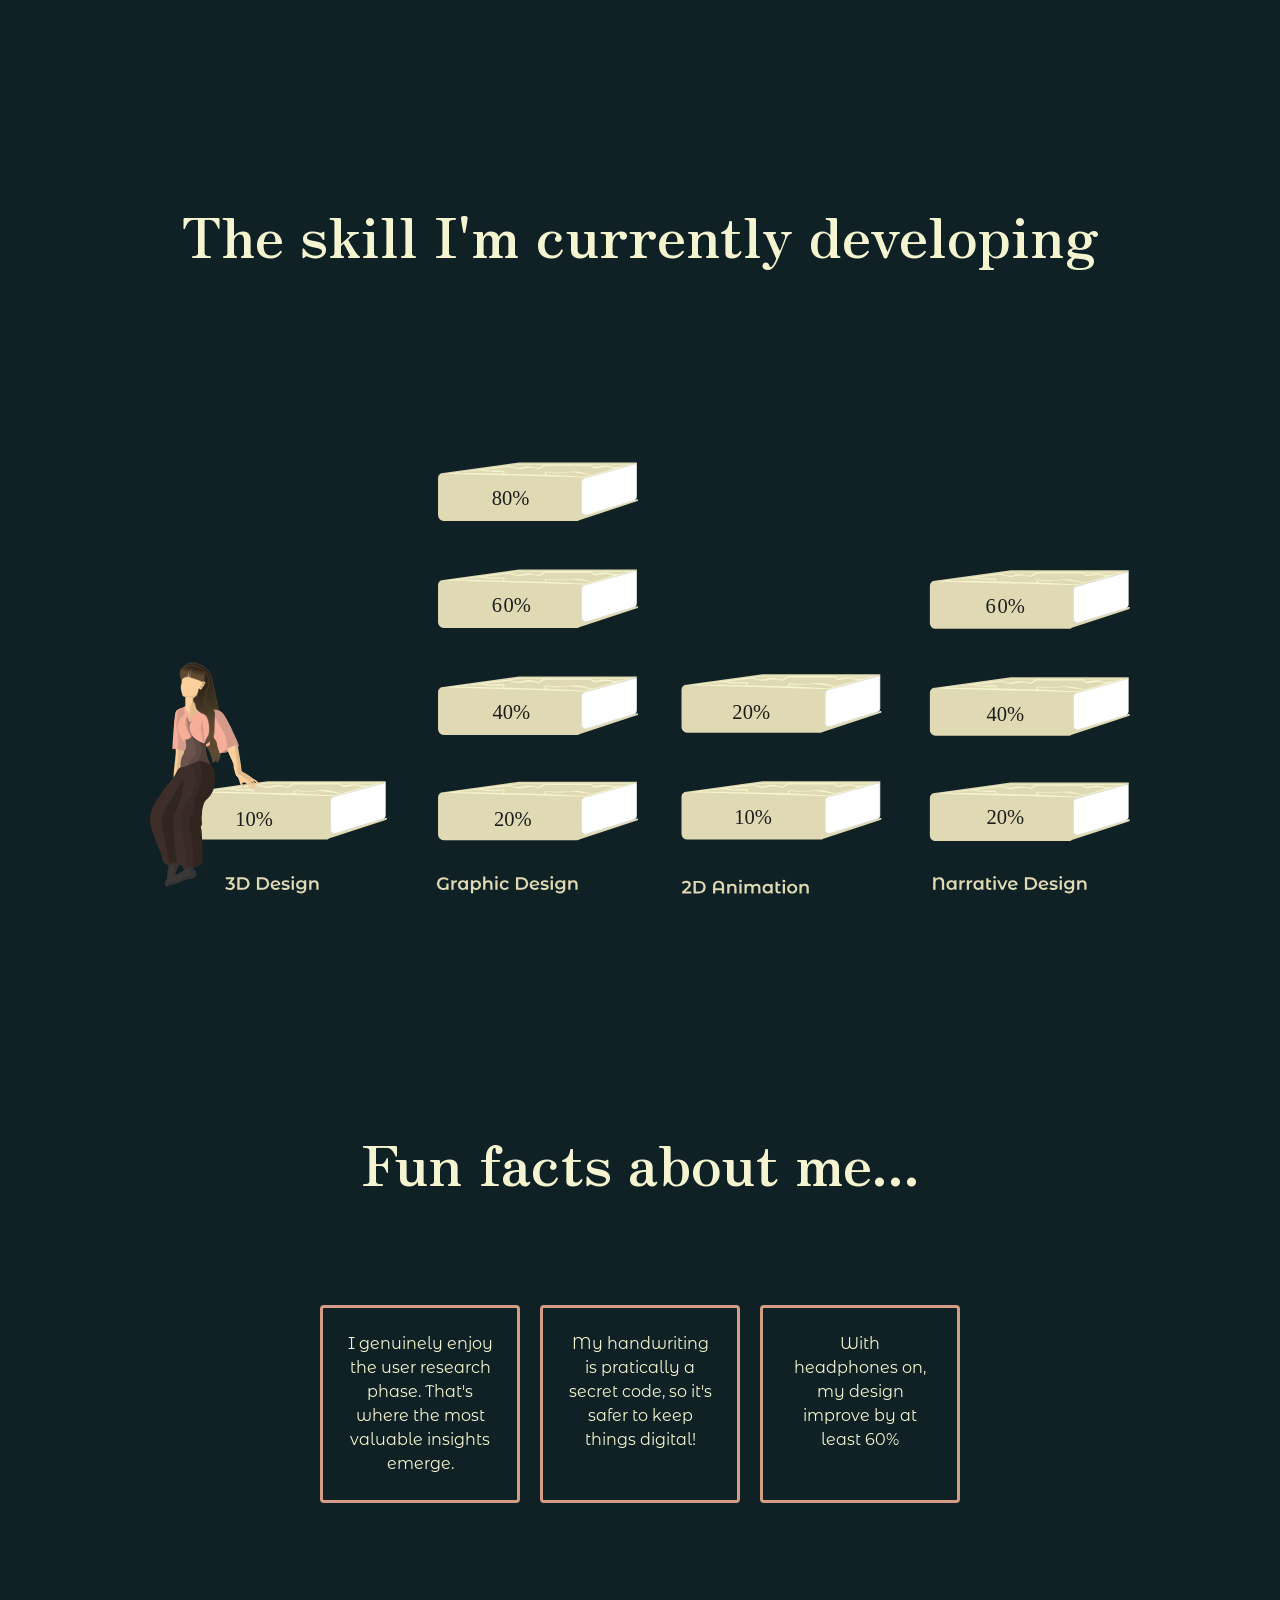
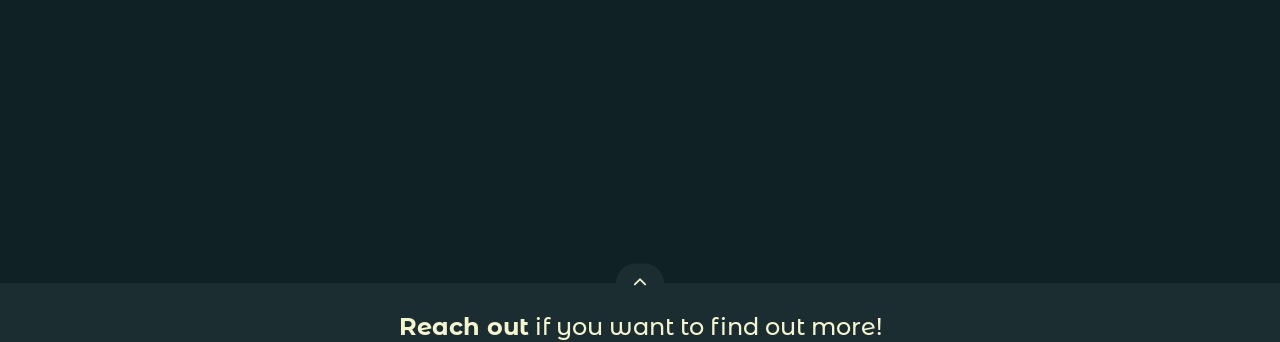
==== commit c605e8b0: "new content" ====
--- a/about/about.html
+++ b/about/about.html
@@ -154,7 +154,7 @@
             <h2>The skill I'm currently developing</h2>
         
             <div class="progress-book d-flex justify-content-center align-items-center">
-                    <img src="../assets/img/work-in-progress-about (2).svg" alt="pila di libri che tracciano i progressi">
+                    <img src="../assets/img/about.dev-skills.svg" alt="pila di libri che tracciano i progressi">
             </div>
         </div>
 
--- a/assets/style/style.css
+++ b/assets/style/style.css
@@ -481,7 +481,7 @@
 .choose-adventure {
   color: rgb(244, 245, 208) !important;
   font-size: 28px;
-  margin-top: 50px !important;
+  margin-top: 100px !important;
   text-align: center !important;
   opacity: 1;
 }
@@ -729,8 +729,8 @@
   width: auto;
   display: block;
   flex-shrink: 0;
-  -o-object-fit: cover;
-     object-fit: cover;
+  -o-object-fit: contain;
+     object-fit: contain;
   scroll-snap-align: start;
 }
 
@@ -937,6 +937,127 @@
     padding: 0;
   }
 }
+#inP-title {
+  font-size: 66px;
+  padding-top: 100px;
+}
+@media (max-width: 768px) {
+  #inP-title {
+    font-size: 54px;
+  }
+}
+
+.more-card-inP {
+  color: rgb(223, 217, 180);
+  display: flex;
+  flex-direction: column;
+  align-items: center;
+  padding: 50px 20px;
+}
+.more-card-inP .cards-wrapper-inP {
+  display: flex;
+  flex-direction: row;
+  justify-content: center;
+  align-items: stretch;
+  margin-top: 50px;
+  gap: 50px;
+  margin-bottom: 50px;
+  width: 100%;
+  max-width: 1200px;
+}
+.more-card-inP .text-content-inP {
+  flex: 1 1 0;
+  padding: 20px;
+  text-align: center;
+  display: flex;
+  flex-direction: column;
+  justify-content: center;
+  box-shadow: 0 0 10px;
+  border-color: 2px solid rgb(223, 217, 180);
+  border-radius: 30%;
+  -webkit-backdrop-filter: blur(10px);
+          backdrop-filter: blur(10px);
+}
+.more-card-inP h2 {
+  font-size: 28px;
+  margin-bottom: 20px;
+}
+.more-card-inP p {
+  font-size: 14px;
+  margin: 0;
+  line-height: 1.4;
+}
+@media (max-width: 768px) {
+  .more-card-inP .cards-wrapper-inP {
+    flex-direction: column;
+    align-items: center;
+  }
+  .more-card-inP .text-content-inP {
+    width: 100%;
+    max-width: 400px;
+    flex: none;
+  }
+  .more-card-inP h2 {
+    font-size: 22px;
+  }
+  .more-card-inP p {
+    font-size: 11px;
+  }
+}
+
+.scroll-arrow {
+  margin: 48px auto 20px;
+  padding-bottom: 100px;
+  text-align: center;
+}
+.scroll-arrow i {
+  font-size: 68px;
+  color: rgb(223, 217, 180);
+  animation: float 1.6s ease-in-out infinite;
+}
+
+@keyframes float {
+  0%, 100% {
+    transform: translateY(0);
+  }
+  50% {
+    transform: translateY(10px);
+  }
+}
+@media (max-width: 768px) {
+  .road-wrapper #road-container-inP {
+    background-image: url(../img/road.construction_1.svg);
+  }
+}
+.road-wrapper-inP {
+  display: flex;
+  flex-direction: column;
+  align-items: center;
+  background-color: rgb(15, 33, 37);
+  padding-bottom: 0;
+  color: rgb(244, 245, 208);
+}
+.road-wrapper-inP .journey-title-inP {
+  font-size: 84px;
+  font-weight: 300;
+  margin: 40px 0 20px 0;
+  padding-bottom: 100px;
+}
+
+.road-container-inP {
+  position: relative;
+  /* IMPORTANTE: Questo limita quanto la strada può diventare grande */
+  width: 100%;
+  max-width: 800px;
+  margin: 0 auto;
+  padding-top: 80px;
+}
+.road-container-inP .road-image-inP {
+  width: 100%;
+  height: auto;
+  display: block;
+}
+
 html {
   height: 100%;
 }
@@ -1376,4 +1497,9 @@
     display: block;
     margin-inline: auto;
   }
+}
+@media (max-width: 768px) {
+  br {
+    display: none;
+  }
 }/*# sourceMappingURL=style.css.map */
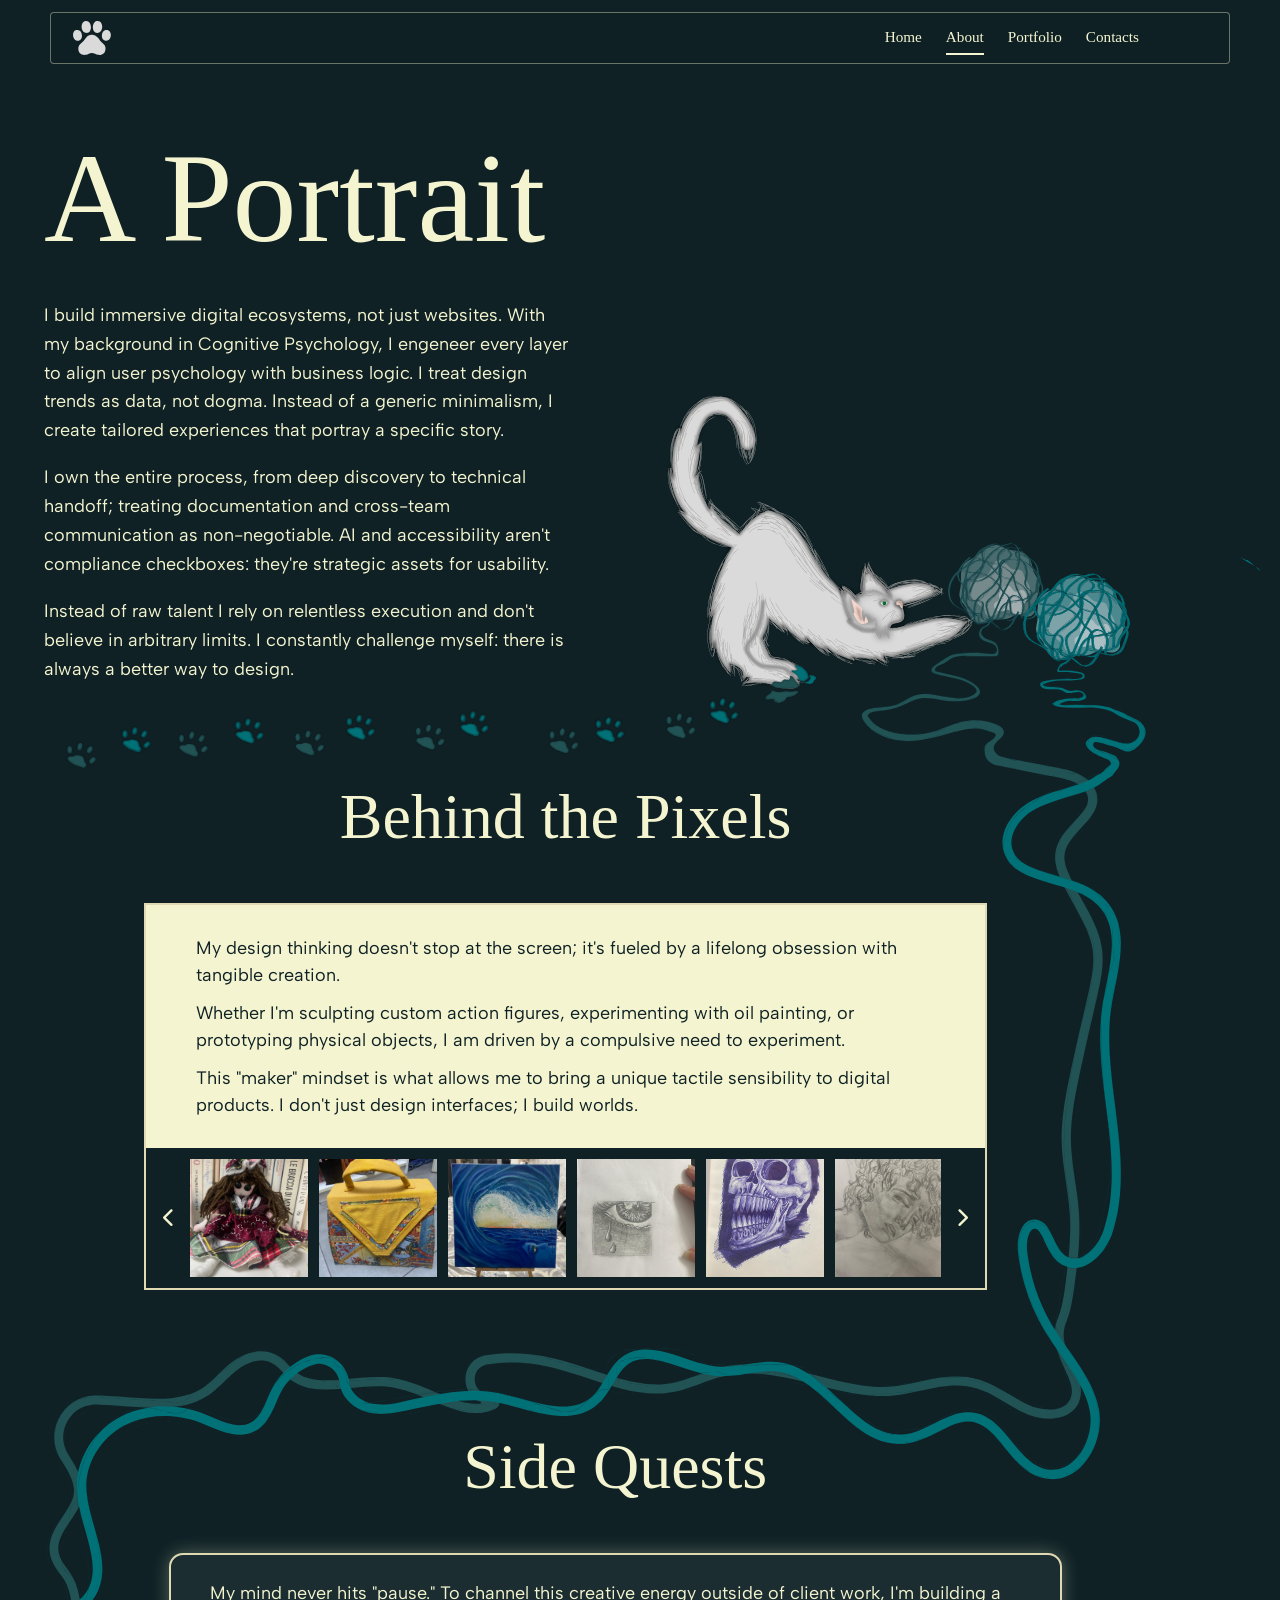
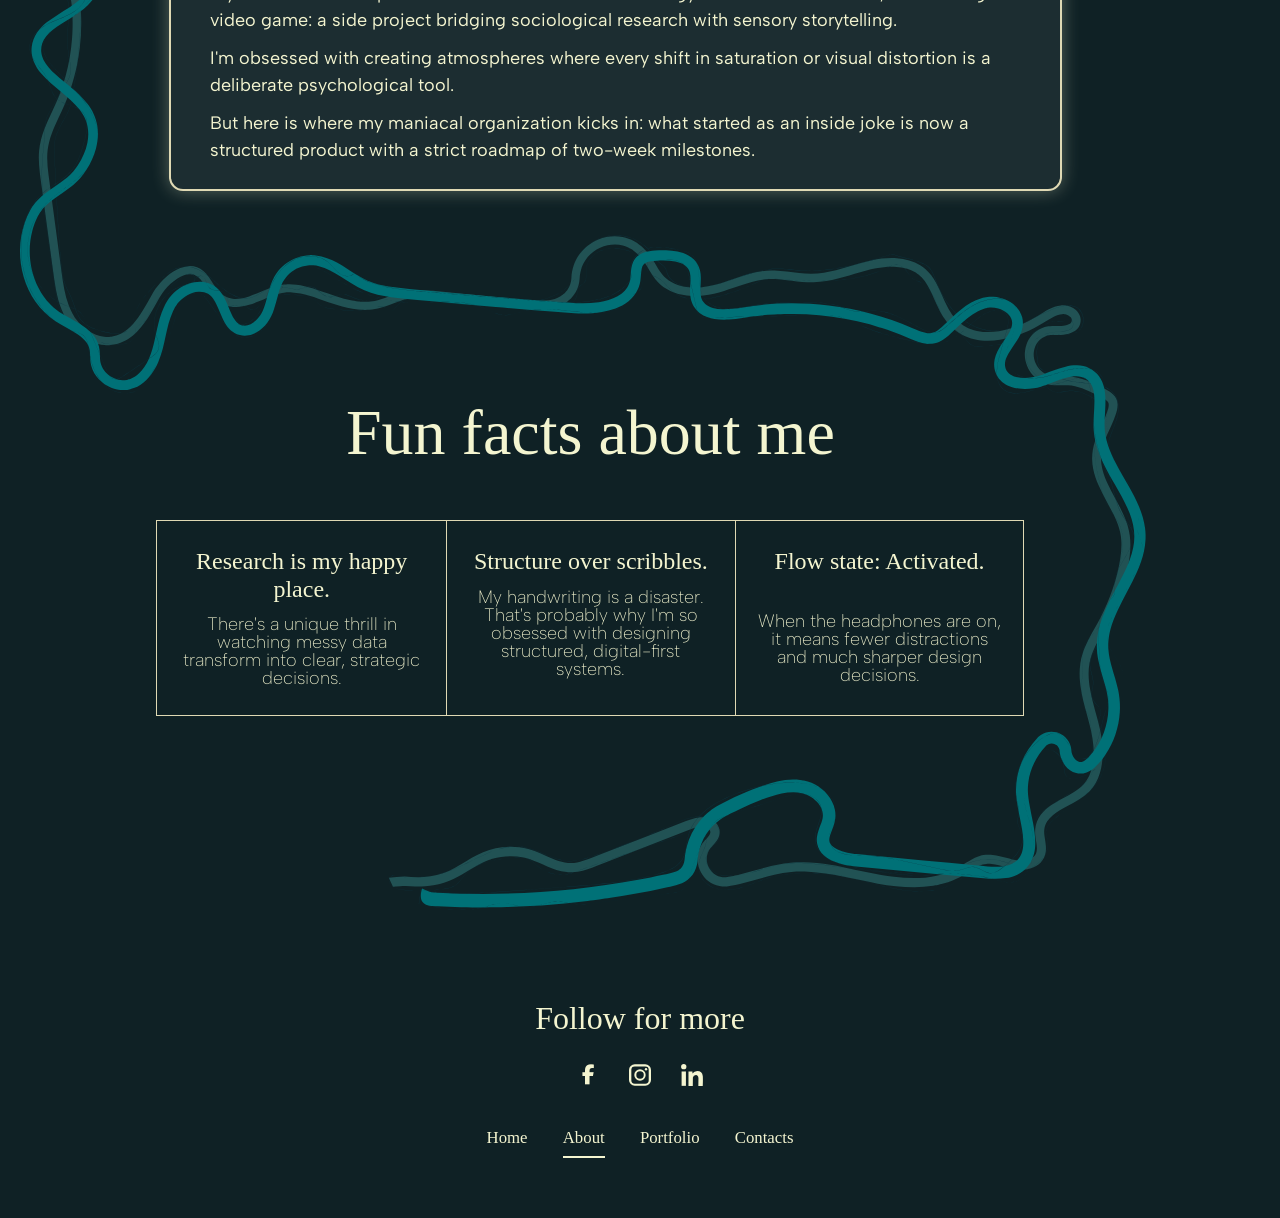
==== commit adf55d41: "new look" ====
--- a/about/about.html
+++ b/about/about.html
@@ -2,42 +2,36 @@
 <html lang="en">
 <head>
     <meta charset="UTF-8">
-    
     <meta name="viewport" content="width=device-width, initial-scale=1.0">
-    <title>Selene's Design</title>
-    <meta name="description" content="Primo website creato con HTML, CSS, SASS e Bootstrap">
+    <title>About | Selene's Design</title>
+    <meta name="description" content="Portfolio of Selene, UX/UI & Product Designer">
     <meta property="og:title" content="About">
-    <meta property="og:description" content="about myself">
+    <meta property="og:description" content="About Selene">
     <meta property="og:image" content="#">
     <meta property="og:url" content="#">
     <meta property="og:type" content="website">
     <link href="https://cdn.jsdelivr.net/npm/bootstrap@5.3.8/dist/css/bootstrap.min.css" rel="stylesheet" integrity="sha384-sRIl4kxILFvY47J16cr9ZwB07vP4J8+LH7qKQnuqkuIAvNWLzeN8tE5YBujZqJLB" crossorigin="anonymous">
     <link rel="stylesheet" href="https://cdnjs.cloudflare.com/ajax/libs/font-awesome/6.5.1/css/all.min.css">
-    <link rel="stylesheet" href="../assets/style/style.css">  
-    <link rel="icon" type="image/svg+xml" href="../assets/img/favicon.svg">
+    <link rel="icon" type="image/svg+xml" href="../assets/img/new_img/Favicon.svg">
     <link rel="preconnect" href="https://fonts.googleapis.com">
     <link rel="preconnect" href="https://fonts.gstatic.com" crossorigin>
-    <link href="https://fonts.googleapis.com/css2?family=Montserrat+Alternates:ital,wght@0,100;0,200;0,300;0,400;0,500;0,600;0,700;0,800;0,900;1,100;1,200;1,300;1,400;1,500;1,600;1,700;1,800;1,900&family=Zen+Antique&family=Zen+Antique+Soft&display=swap" rel="stylesheet">
-    <link href="https://fonts.googleapis.com/css2?family=Montserrat+Alternates:ital,wght@0,100;0,200;0,300;0,400;0,500;0,600;0,700;0,800;0,900;1,100;1,200;1,300;1,400;1,500;1,600;1,700;1,800;1,900&family=Zen+Antique&display=swap" rel="stylesheet">  
-</head>  
+    <link href="https://fonts.googleapis.com/css2?family=Montserrat+Alternates:wght@300;400;500;600;700&family=Zen+Antique+Soft&display=swap" rel="stylesheet">
+    <link rel="stylesheet" href="../assets/style/style.css">
 </head>
-
 <body>
 
-  
-    <nav class="navbar fixed-top bg">
+    <nav class="navbar fixed-top" aria-label="Main navigation">
         <div class="container-fluid">
-            <a class="navbar-brand" href="../index.html">Selene's website</a>
+            <a class="navbar-brand" href="../index.html" aria-label="Selene's Design, home">
+                <img src="../assets/img/new_img/Favicon.svg" alt="" width="38" height="34">
+            </a>
 
             <ul class="navbar-nav desktop-nav ms-auto d-none d-md-flex flex-row gap-4">
                 <li class="nav-item">
                     <a class="nav-link" href="../index.html">Home</a>
                 </li>
                 <li class="nav-item">
-                    <a class="nav-link" href="../about/about.html">About</a>
-                </li>
-                <li class="nav-item">
-                    <a class="nav-link" href="../cv/cv.html">CV</a>
+                    <a class="nav-link" href="../about/about.html" aria-current="page">About</a>
                 </li>
                 <li class="nav-item">
                     <a class="nav-link" href="../portfolio/portfolios.html">Portfolio</a>
@@ -47,171 +41,141 @@
                 </li>
             </ul>
 
-            <button class="navbar-toggler d-md-none collapsed" type="button" data-bs-toggle="offcanvas" data-bs-target="#offcanvasNavbar" aria-controls="offcanvasNavbar" aria-label="Toggle navigation">
+            <button class="navbar-toggler d-md-none collapsed" type="button" data-bs-toggle="offcanvas" data-bs-target="#offcanvasNavbar" aria-controls="offcanvasNavbar" aria-label="Open menu">
                 <span class="navbar-toggler-icon"></span>
             </button>
-            <div class="offcanvas offcanvas-top d-md-none" tabindex="-1" id="offcanvasNavbar" aria-labelledby="offcanvasNavbarLabel">
-                <div class="offcanvas-header">
-                    <button type="button" class="btn-close" data-bs-dismiss="offcanvas" aria-label="Close"></button>
-                </div>
-                <div class="offcanvas-body">
-                    <ul class="navbar-nav justify-content-end flex-grow-1 pe-3">
-                        <li class="nav-item">
-                            <a class="nav-link active" aria-current="page" href="../index.html">Home</a>
-                        </li>
-                        <li class="nav-item">
-                            <a class="nav-link" href="../about/about.html">About</a>
-                        </li>
-                        <li class="nav-item">
-                            <a class="nav-link" href="../cv/cv.html">CV</a>
-                        </li>
-                        <li class="nav-item">
-                            <a class="nav-link" href="../portfolio/portfolios.html">Portfolio</a>
-                        </li>
-                        <li class="nav-item">
-                            <a class="nav-link" href="../contatti/contacts.html">Contacts</a>
-                        </li>
-                    </ul>
-                </div>
-            </div>
         </div>
     </nav>
 
+    <!-- Menu mobile: a tutto schermo, fuori dalla navbar (così non resta intrappolato nel suo riquadro) -->
+    <div class="offcanvas offcanvas-top d-md-none" tabindex="-1" id="offcanvasNavbar" aria-label="Menu">
+        <div class="offcanvas-header">
+            <button type="button" class="btn-close ms-auto" data-bs-dismiss="offcanvas" aria-label="Close menu"></button>
+        </div>
+        <div class="offcanvas-body">
+            <ul class="navbar-nav">
+                <li class="nav-item">
+                    <a class="nav-link" href="../index.html">Home</a>
+                </li>
+                <li class="nav-item">
+                    <a class="nav-link" href="../about/about.html" aria-current="page">About</a>
+                </li>
+                <li class="nav-item">
+                    <a class="nav-link" href="../portfolio/portfolios.html">Portfolio</a>
+                </li>
+                <li class="nav-item">
+                    <a class="nav-link" href="../contatti/contacts.html">Contacts</a>
+                </li>
+            </ul>
+        </div>
+    </div>
 
-    
+    <main class="about-stage">
+        <img class="stage-wool" src="../assets/img/Img_mod/woolAM.webp" alt="wool yarn">
 
-    <main>
+        <header class="about-hero">
+            <div class="about-copy">
+                <h1>A Portrait</h1>
+                <p>I build immersive digital ecosystems, not just websites. With my background in Cognitive Psychology, I engeneer every layer to align user psychology with business logic.
+                   I treat design trends as data, not dogma. Instead of a generic minimalism, I create tailored experiences that portray a specific story.</p>
+                <p>I own the entire process, from deep discovery to technical handoff; treating documentation and cross-team communication as non-negotiable. AI and accessibility aren't compliance checkboxes: they're strategic assets for usability.</p>
+                <p>Instead of raw talent I rely on relentless execution and don't believe in arbitrary limits. I constantly challenge myself: there is always a better way to design.</p>
+            </div>
+            <div class="about-art">
+                <img class="art-desktop" src="../assets/img/new_img/CatAD.svg" alt="A grey cat stretching towards two balls of teal yarn, followed by a trail of paw prints">
+                <img class="art-mobile" src="../assets/img/new_img/CatAM.svg" alt="A grey cat stretching towards two balls of teal yarn">
+            </div>
+        </header>
 
-        <section id="journey">
-            <!-- <div class="main-content d-flex flex-column flex-lg-row justify-content-center align-items-center p-5"> -->
-            <div class="main-content container d-flex flex-column flex-xl-row justify-content-center align-items-center gap-5 px-3 px-lg-5 py-5">
+        <div class="about-flow">
+            <img class="flow-wool" src="../assets/img/new_img/WoolAD.svg" alt="wool yarn desktop">
 
-                <div class="text-content-about text-center text-md-start mt-5 order-2 order-xl-2">
-                    <h1 class="about text-center text-md-start p-3 mb-5">Who am I?</h1>
-                    <p>I’m a UX/UI designer focused on creating user-centered digital experiences where usability, emotional engagement and business objectives work together.</p>
-                    <p>My background in visual design, complex illustration and storytelling allows me to craft interfaces and visual systems that feel clear, coherent and memorable — without compromising accessibility or functional clarity.</p>
-                    <p>Alongside core UX/UI practices, I actively integrate AI-powered tools and agents into my design workflow to support research, ideation and iteration, always with a critical, ethical and human-centered approach.</p>
-                    <p>I approach every project by balancing: 
-                        <br>•	user needs and behaviors  
-                        <br>•	business goals and technical constraints
-                        <br>•	narrative structure and visual consistency
-                    </p>
-                    <p>I continuously refine my skills and methods, aiming to grow as a designer who not only delivers polished interfaces, but designs experiences that guide users naturally, support decision-making and help brands communicate with clarity and authenticity.</p>    
-                </div>
-                <div class="image-content d-flex justify-content-center order-1 order-xl-1 ">
-                    <img src="../assets/img/about-me.svg" alt="illustrazione a mezzo busto di me" class="about-img mt-5 pt-5">
-                </div>
-            </div>
-        </section>
+            <div class="flow-content">
 
-        <div class="container-fluid ability">
-            <h2 class="text-center" id="skill-title">My Skill Set!</h2>
-            
-            <div class="ability-card-container" id="skill-container">
-                <div class="ability-card">
-                    <div class="ability-item">
-                        <img src="../assets/img/skillset-adobe.svg" alt="card skillset adobe">
-                        <p><strong>Adobe suite</strong></p>
-                        <ul>
-                            <li>llustrator</li>
-                            <li>Photoshop</li>
-                            <li>Indesign</li>
-                            <li>After Effects</li>
-                        </ul>
+            <section class="behind" aria-labelledby="behind-title">
+                <h2 id="behind-title">Behind the Pixels</h2>
+                <div class="behind-card">
+                    <div class="behind-text">
+                        <p>My design thinking doesn't stop at the screen; it's fueled by a lifelong obsession with tangible creation.</p>
+                        <p>Whether I'm sculpting custom action figures, experimenting with oil painting, or prototyping physical objects, I am driven by a compulsive need to experiment.</p>
+                        <p>This "maker" mindset is what allows me to bring a unique tactile sensibility to digital products. I don't just design interfaces; I build worlds.</p>
                     </div>
-                    <div class="ability-item">
-                        <img src="../assets/img/figma-skillset.svg" alt="card skill figma">
-                        <p><strong>Figma</strong></p>
-                        <ul>
-                            <li>Wireframing</li>
-                            <li>Prototyping</li>
-                            <li>Presentation</li>
-                        </ul>
-                    </div>
-                    <div class="ability-item">
-                        <img src="../assets/img/skillset-framer.svg" alt="card framer">
-                        <p><strong>Framer</strong></p>
-                        <ul>
-                            <p>High-fidelity prototypes</p>
-                        </ul>
-                    </div>
-                    <div class="ability-item">
-                        <img src="../assets/img/skillset-zeplin.svg" alt="card zeplin">
-                        <p><strong>Zeplin</strong></p>
-                        <p>Handoff Managment</p>
-                    </div>
-                    <div class="ability-item">
-                        <img src="../assets/img/skillset-wave.svg" alt="card wave">
-                        <p><strong>WAVE</strong></p>
-                        <p>Accessibility Research & Optimization</p>
+                    <div class="behind-gallery">
+                        <button type="button" class="gallery-arrow" data-dir="-1" aria-label="Previous photos"><i class="fa-solid fa-chevron-left" aria-hidden="true"></i></button>
+                        <div class="gallery-track" tabindex="0" aria-label="Photos of my physical work">
+                        <div class="gallery-tile"><img src="../assets/img/about_gallery/foto1.jpeg" alt="Photo 1 of my physical work" loading="lazy" draggable="false"></div>
+                        <div class="gallery-tile"><img src="../assets/img/about_gallery/foto2.jpeg" alt="Photo 2 of my physical work" loading="lazy" draggable="false"></div>
+                        <div class="gallery-tile"><img src="../assets/img/about_gallery/foto3.jpeg" alt="Photo 3 of my physical work" loading="lazy" draggable="false"></div>
+                        <div class="gallery-tile"><img src="../assets/img/about_gallery/foto4.jpeg" alt="Photo 4 of my physical work" loading="lazy" draggable="false"></div>
+                        <div class="gallery-tile"><img src="../assets/img/about_gallery/5.jpeg" alt="Photo 5 of my physical work" loading="lazy" draggable="false"></div>
+                        <div class="gallery-tile"><img src="../assets/img/about_gallery/6.jpeg" alt="Photo 6 of my physical work" loading="lazy" draggable="false"></div>
+                        <div class="gallery-tile"><img src="../assets/img/about_gallery/7.jpeg" alt="Photo 7 of my physical work" loading="lazy" draggable="false"></div>
+                        <div class="gallery-tile"><img src="../assets/img/about_gallery/8.jpeg" alt="Photo 8 of my physical work" loading="lazy" draggable="false"></div>
+                        <div class="gallery-tile"><img src="../assets/img/about_gallery/9.jpeg" alt="Photo 9 of my physical work" loading="lazy" draggable="false"></div>
+                        <div class="gallery-tile"><img src="../assets/img/about_gallery/10.jpeg" alt="Photo 10 of my physical work" loading="lazy" draggable="false"></div>
+                        </div>
+                        <button type="button" class="gallery-arrow" data-dir="1" aria-label="Next photos"><i class="fa-solid fa-chevron-right" aria-hidden="true"></i></button>
                     </div>
                 </div>
-            </div>        
-        </div>
+            </section>
 
+            <section class="side-quests" aria-labelledby="quests-title">
+                <h2 id="quests-title">Side Quests</h2>
+                <div class="quest-card">
+                    <p>My mind never hits "pause." To channel this creative energy outside of client work, I'm building a video game: a side project bridging sociological research with sensory storytelling.</p>
+                    <p>I'm obsessed with creating atmospheres where every shift in saturation or visual distortion is a deliberate psychological tool.</p>
+                    <p>But here is where my maniacal organization kicks in: what started as an inside joke is now a structured product with a strict roadmap of two-week milestones.</p>
+                    
+                </div>
+            </section>
 
-        <div class="my-progress">
-            <h2>The skill I'm currently developing</h2>
-        
-            <div class="progress-book d-flex justify-content-center align-items-center">
-                    <img src="../assets/img/about.dev-skills.svg" alt="pila di libri che tracciano i progressi">
+            <section class="fun-facts" aria-labelledby="facts-title">
+                <h2 id="facts-title">Fun facts about me</h2>
+                <ul class="fact-grid">
+                    <li>
+                        <h3>Research is my happy place.</h3>
+                        <p>There's a unique thrill in watching messy data transform into clear, strategic decisions.</p>
+                    </li>
+                    <li>
+                        <h3>Structure over scribbles.</h3>
+                        <p>My handwriting is a disaster. That's probably why I'm so obsessed with designing structured, digital-first systems.</p>
+                    </li>
+                    <li>
+                        <h3>Flow state: Activated.</h3>
+                        <br>
+                        <p>When the headphones are on, it means fewer distractions and much sharper design decisions.</p>
+                    </li>
+                </ul>
+            </section>
             </div>
         </div>
-
-
-        <div class="funfact">
-            <h2>Fun facts about me...</h2>
-            <div class="funfact-comments justify-content-center">
-                <div class="fact-card p-4">
-                <p>I genuinely enjoy the user research phase.  That's where the most valuable insights emerge.</p>
-                </div>
-                <div class="fact-card p-4">
-                <p>My handwriting is pratically a secret code,  so it's safer to keep things digital!</p>
-                </div>
-                <div class="fact-card p-4">
-                <p>With headphones on, my design improve by at least 60%</p>
-                </div>
-            </div>
-        </div>
-
     </main>
 
-    <div class="footer-container">
-    <div class="footer-toggler">
-        <button class="btn btn-sm btn-custom-mimic" type="button" data-bs-toggle="collapse" data-bs-target="#footerCollapse" aria-expanded="false" aria-controls="footerCollapse">
-            <i class="fas fa-chevron-up collapse-toggle-icon"></i>
-        </button>
-    </div>
-
-    <footer class="custom-footer">
-        <div class="container">
-            <div class="text-center"> 
-                <h4 class="foot-ttl mb-5"><strong>Reach out</strong> if you want to find out more!</h4>
-            <div class="collapse" id="footerCollapse">
-                
-                <div class="socials d-flex justify-content-center align-items-center flex-row">
-
-                    <div>
-                        <a href="https://www.linkedin.com/in/selene-ruscica-20b298281?utm_source=share&utm_campaign=share_via&utm_content=profile&utm_medium=ios_app " target="_blank">
-                        <img src="../assets/img/linkedin-icon.svg" alt="linkedin link icon" style="width: 32px; height: 32px; margin: 30px;">
-                        </a>
-                    </div>
-                    <div>
-                        <a href="https://www.instagram.com/_.selene_design._/" target="_blank">
-                       <img src="../assets/img/insta-icon.svg" alt="instagram link icon"  style="width: 32px; height: 32px; margin: 30px;">
-                       </a>
-                    </div>
-                    <div>
-                        <a href="https://www.facebook.com/profile.php?id=61582505728116" target="_blank">
-                        <img src="../assets/img/fb-icon.svg" alt="facebook link icon"  style="width: 32px; height: 32px; margin: 30px;">
-                        </a>
-                    </div> 
-                </div>
-            </div>
-        </div>
+    <footer class="site-footer" id="footer-about">
+        <h2 class="footer-title">Follow for more</h2>
+        <ul class="footer-social">
+            <li><a href="https://www.facebook.com/profile.php?id=61582505728116" target="_blank" rel="noopener" aria-label="Facebook"><i class="fa-brands fa-facebook-f" aria-hidden="true"></i></a></li>
+            <li><a href="https://www.instagram.com/_.selene_design._/" target="_blank" rel="noopener" aria-label="Instagram"><img src="../assets/img/new_img/insta-icon.svg" alt=""></a></li>
+            <li><a href="https://www.linkedin.com/in/selene-ruscica-20b298281?utm_source=share&amp;utm_campaign=share_via&amp;utm_content=profile&amp;utm_medium=ios_app" target="_blank" rel="noopener" aria-label="LinkedIn"><img src="../assets/img/new_img/linkedin-icon.svg" alt=""></a></li>
+        </ul>
+        <nav class="footer-nav" aria-label="Footer navigation">
+            <a href="../index.html">Home</a>
+            <a href="../about/about.html" aria-current="page">About</a>
+            <a href="../portfolio/portfolios.html">Portfolio</a>
+            <a href="../contatti/contacts.html">Contacts</a>
+        </nav>
     </footer>
-    </div>
 
     <script src="https://cdn.jsdelivr.net/npm/bootstrap@5.3.8/dist/js/bootstrap.bundle.min.js" integrity="sha384-FKyoEForCGlyvwx9Hj09JcYn3nv7wiPVlz7YYwJrWVcXK/BmnVDxM+D2scQbITxI" crossorigin="anonymous"></script>
 
-</body>+    <script>
+        // Frecce della galleria "Behind the Pixels"
+        document.querySelectorAll(".gallery-arrow").forEach(function (btn) {
+            btn.addEventListener("click", function () {
+                var track = btn.parentElement.querySelector(".gallery-track");
+                track.scrollBy({ left: Number(btn.dataset.dir) * track.clientWidth * 0.8, behavior: "smooth" });
+            });
+        });
+    </script>
+</body>
+</html>
--- a/assets/style/style.css
+++ b/assets/style/style.css
@@ -1,434 +1,1419 @@
-@charset "UTF-8";
-.main-content {
-  padding-top: 60px;
-  color: rgb(244, 245, 208);
-}
-.main-content .about {
-  font-size: 56px;
-}
-
-.text-content-about {
+@import url("https://fonts.googleapis.com/css2?family=Albert+Sans:ital,wght@0,100..900;1,100..900&display=swap");
+@font-face {
+  font-family: "Centabel Book";
+  src: url("../fonts/centabel.ttf") format("truetype");
+  font-weight: normal;
+  font-style: normal;
+  font-display: swap;
+}
+.navbar {
+  padding: 12px 0 0;
+  background: transparent;
+  z-index: 1030;
+}
+.navbar > .container-fluid {
+  width: min(1180px, 100% - 24px);
+  margin-inline: auto;
+  padding: 8px 22px;
+  background: rgba(15, 33, 37, 0.9);
+  backdrop-filter: blur(8px);
+  border: 1px solid rgba(244, 245, 208, 0.4);
+  border-radius: 4px;
+}
+
+.navbar-brand {
+  display: flex;
+  align-items: center;
+  padding: 0;
+  margin: 0;
+}
+.navbar-brand img {
+  width: 38px;
+  height: auto;
+  display: block;
+}
+
+.navbar .nav-link,
+.navbar .nav-link.active {
+  color: #f4f5d0;
+}
+
+.desktop-nav {
+  padding-right: 6%;
+}
+.desktop-nav .nav-link {
+  font-family: "Centabel Book", serif;
+  font-size: 0.95rem;
+  padding: 0.25rem 0;
+  border-bottom: 2px solid transparent;
+  transition: border-color 0.2s;
+}
+.desktop-nav .nav-link:hover, .desktop-nav .nav-link[aria-current=page] {
+  border-bottom-color: #f4f5d0;
+}
+
+.navbar-toggler {
+  border: none;
+  padding: 0.25rem;
+  box-shadow: none;
+}
+.navbar-toggler:focus {
+  box-shadow: none;
+}
+.navbar-toggler:focus-visible {
+  outline: 2px solid #f4f5d0;
+}
+
+.navbar-toggler-icon {
+  width: 1.9rem;
+  height: 1.9rem;
+  background-image: url("data:image/svg+xml,%3Csvg xmlns='http://www.w3.org/2000/svg' viewBox='0 0 30 30'%3E%3Cpath stroke='%23f4f5d0' stroke-width='2.4' stroke-linecap='round' d='M4 8h22M4 15h22M4 22h22'/%3E%3C/svg%3E");
+}
+
+.btn-close {
+  width: 2rem;
+  height: 2rem;
+  opacity: 1;
+  background: transparent url("data:image/svg+xml,%3Csvg xmlns='http://www.w3.org/2000/svg' viewBox='0 0 30 30'%3E%3Cpath stroke='%23f4f5d0' stroke-width='2.4' stroke-linecap='round' d='M6 6l18 18M24 6L6 24'/%3E%3C/svg%3E") center/70% no-repeat;
+  filter: none;
+}
+
+#offcanvasNavbar {
+  --bs-offcanvas-height: 100vh;
+  --bs-offcanvas-height: 100dvh;
+  background-color: #0f2125;
+  border: none;
+  z-index: 1060;
+}
+#offcanvasNavbar .offcanvas-header {
+  padding: 1.1rem 1.4rem;
+}
+#offcanvasNavbar .offcanvas-body {
+  display: flex;
+  align-items: center;
+  justify-content: center;
+  padding-bottom: 6rem;
+}
+#offcanvasNavbar .navbar-nav {
+  align-items: center;
+  gap: 0.8rem;
+}
+#offcanvasNavbar .nav-link {
+  font-family: "Centabel Book", serif;
+  font-size: clamp(1.9rem, 9vw, 2.6rem);
+  color: #f4f5d0;
+  padding: 0.4rem 1rem;
+  border-bottom: 2px solid transparent;
+}
+#offcanvasNavbar .nav-link:hover, #offcanvasNavbar .nav-link[aria-current=page] {
+  border-bottom-color: #f4f5d0;
+}
+
+.home-stage {
+  position: relative;
+  max-width: 1440px;
+  margin-inline: auto;
+  overflow-x: clip;
+}
+
+.hero {
+  position: relative;
+  z-index: 1;
+  display: grid;
+  grid-template-columns: minmax(0, 55fr) minmax(0, 45fr);
+  align-items: center;
+  padding: 120px 0 0 4%;
+}
+.hero .hero-visual img {
+  display: block;
   width: 100%;
-  max-width: 700px;
-  margin-inline: auto;
-  box-shadow: 0 0 10px;
-  border: 2px solid rgb(223, 217, 180);
-  border-radius: 15px;
-  -webkit-backdrop-filter: blur(10px);
-          backdrop-filter: blur(10px);
-  padding: 20px;
-}
-
-.image-content img {
-  width: clamp(240px, 35vw, 380px);
   height: auto;
-  max-width: 100%;
-}
-
-/* quando sei in modalità "desktop" (da lg in su) */
-@media (min-width: 1200px) {
-  .main-content {
-    justify-content: center;
-    align-items: center;
-    gap: 3rem;
-  }
-  .text-content {
-    flex: 0 0 680px;
-    max-width: 680px;
-    margin-inline: 0;
-  }
-  .image-content {
-    flex: 0 0 420px;
-    display: flex;
-    justify-content: center;
-  }
-  .image-content img {
-    width: 420px;
-    height: auto;
-    max-width: 100%;
-    display: block;
-  }
-}
-.ability #skill-title {
-  color: rgb(244, 245, 208);
-  font-size: 56px;
-  margin-bottom: 80px;
-  margin-top: 150px;
-}
-.ability li {
-  text-align: start;
-  list-style-position: inside;
-}
-
-.ability #skill-container {
-  padding-top: 50px;
-}
-
-.my-progress h2 {
-  color: rgb(244, 245, 208);
-  padding: 10px;
-  font-size: 56px;
-  margin-top: 200px;
-  margin-bottom: 0;
+}
+.hero .hero-text {
+  position: relative;
+  z-index: 3;
   text-align: center;
-  display: flex;
+  margin-top: -6%;
+}
+.hero .hero-text h1 {
+  font-family: "Centabel Book", serif;
+  font-size: 94px;
+  margin-bottom: 0.3rem;
+}
+.hero .hero-text .hero-subtitle {
+  font-family: "Centabel Book", serif;
+  font-size: 49px;
+  margin-bottom: 2rem;
+}
+.hero .hero-text .hero-lead {
+  font-family: "Centabel Book", serif;
+  font-size: 29px;
+  margin: 0 auto 1rem;
+  line-height: 1;
+}
+.hero .hero-text .hero-description {
+  font-family: "Albert Sans", sans-serif;
+  font-size: 18px;
+  margin: 0 auto 2.5rem;
+  max-width: 52ch;
+  color: rgba(244, 245, 208, 0.88);
+}
+.hero .hero-cta {
+  display: flex;
+  justify-content: center;
+  flex-wrap: wrap;
+  gap: 1.2rem;
+}
+
+.home-flow {
+  position: relative;
+  z-index: 3;
+  width: 98%;
+  margin: -23% auto -8%;
+  aspect-ratio: 1998.24/3171.84;
+  pointer-events: none;
+}
+.home-flow .flow-paint {
+  position: absolute;
+  inset: 0;
+  z-index: 2;
+  margin: 0;
+  pointer-events: none;
+}
+.home-flow .flow-paint img {
+  display: block;
+  width: 100%;
+  height: 100%;
+  -o-object-fit: fill;
+     object-fit: fill;
+}
+.home-flow .flow-window {
+  position: absolute;
+  z-index: 1;
+  display: flex;
+  flex-direction: column;
+  align-items: center;
+  justify-content: center;
+  text-align: center;
+  pointer-events: auto;
+}
+.home-flow .flow-craft {
+  top: 15.5%;
+  height: 23%;
+  left: 7%;
+  right: 11%;
+}
+.home-flow .flow-path {
+  top: 43%;
+  height: 21.5%;
+  left: 12%;
+  right: 12%;
+}
+.home-flow .flow-works {
+  top: 69.5%;
+  height: 22%;
+  left: 12%;
+  right: 12%;
+}
+.home-flow h2 {
+  margin-bottom: clamp(0.6rem, 1.5vw, 1.4rem);
+  position: relative;
+  z-index: 4;
+}
+
+.craft-cards {
+  display: grid;
+  grid-template-columns: repeat(5, 1fr);
+  gap: 1.2%;
+  width: 100%;
+  max-width: 960px;
+  list-style: none;
+  padding: 0;
+  margin: 0;
+  margin-top: 50px;
+  position: relative;
+  z-index: 4;
+}
+.craft-cards .craft-item {
+  position: relative;
+  border-radius: 12px;
+  overflow: hidden;
+  border-bottom: 2px solid #19a2ab;
+  border-right: 2px solid #19a2ab;
+  box-shadow: 3px 3px 12px rgba(244, 245, 208, 0.35);
+  background: #1c2d31;
+  cursor: pointer;
+}
+.craft-cards .craft-item .craft-img {
+  display: block;
+  width: 100%;
+  height: auto;
+  transition: opacity 0.3s ease-in-out;
+  position: relative;
+  z-index: 2;
+}
+.craft-cards .craft-item .craft-text {
+  position: absolute;
+  inset: 0;
+  padding: 1rem 0.8rem;
+  display: flex;
+  flex-direction: column;
   justify-content: center;
   align-items: center;
-}
-
-.progress-book img {
-  padding: 10px;
-  width: 1000px;
-  height: 800px;
+  text-align: center;
+  color: #f4f5d0;
+  z-index: 1;
+  opacity: 0;
+  transition: opacity 0.3s ease-in-out;
+}
+.craft-cards .craft-item .craft-text p {
+  font-size: 17px;
+  line-height: 1.35;
+  margin: 0;
+}
+@media (min-width: 992px) {
+  .craft-cards .craft-item:hover .craft-img {
+    opacity: 0;
+  }
+  .craft-cards .craft-item:hover .craft-text {
+    opacity: 1;
+    z-index: 3;
+  }
+}
+
+.tool-icons-container {
+  width: 100%;
   overflow: hidden;
-}
-
-.funfact h2 {
-  color: rgb(244, 245, 208);
-  font-size: 56px;
-  margin-top: 50px;
+  margin-top: clamp(2.5rem, 4.5vw, 4.2rem);
+  padding: 0.4rem 0;
+  position: relative;
+  z-index: 4;
+}
+
+.tool-icons {
+  display: flex;
+  align-items: center;
+  gap: clamp(24px, 3.5vw, 42px);
+  list-style: none;
+  padding: 0;
+  margin: 0;
+  width: -moz-max-content;
+  width: max-content;
+}
+.tool-icons.auto-scroll {
+  animation: toolsMarquee 22s linear infinite;
+}
+.tool-icons.auto-scroll:hover {
+  animation-play-state: paused;
+}
+.tool-icons img {
+  display: block;
+  height: clamp(42px, 4.8vw, 62px);
+  width: auto;
+  filter: drop-shadow(0 0 6px rgba(244, 245, 208, 0.25));
+}
+
+@keyframes toolsMarquee {
+  0% {
+    transform: translateX(0);
+  }
+  100% {
+    transform: translateX(-50%);
+  }
+}
+.path-intro {
+  font-size: 24px;
+  margin: 0 auto clamp(1rem, 2.2vw, 2rem);
+  position: relative;
+  z-index: 4;
+}
+
+.path-cards {
+  display: grid;
+  grid-template-columns: repeat(3, 1fr);
+  gap: clamp(0.8rem, 2.4vw, 2.4rem);
+  width: 100%;
+  max-width: 880px;
+  list-style: none;
+  padding: 0;
+  margin: 0;
+  position: relative;
+  z-index: 4;
+}
+
+.path-card {
+  height: 100%;
+  padding: clamp(0.7rem, 1.4vw, 1.3rem);
+  background: #0f2125;
+  border: 2px solid rgba(244, 245, 208, 0.8);
+  border-radius: 14px;
+  box-shadow: 0 0 16px rgba(244, 245, 208, 0.28);
+}
+.path-card h3 {
+  font-size: 24px;
+  margin-bottom: 0.5rem;
+}
+.path-card p {
+  font-size: 18px;
+  margin: 0 auto;
+  line-height: 1.45;
+}
+
+.path-link {
+  margin: clamp(1rem, 2vw, 1.8rem) 0 0;
+  font-size: clamp(0.95rem, 1.5vw, 1.2rem);
+  position: relative;
+  z-index: 4;
+}
+.path-link a {
+  font-family: "Centabel Book", serif;
+  font-weight: 400;
+  text-decoration: underline;
+  text-underline-offset: 4px;
+}
+.path-link a:hover {
+  color: #19a2ab;
+}
+
+.works-cards {
+  display: flex;
+  justify-content: center;
+  gap: clamp(1.5rem, 4vw, 3.5rem);
+  list-style: none;
+  padding: 0;
+  margin: 0;
+  margin-top: 30px;
+  position: relative;
+  z-index: 4;
+}
+.works-cards li {
+  position: relative;
+}
+.works-cards .work-item-container {
+  position: relative;
+  display: block;
+  border-radius: 12px;
+}
+.works-cards .work-item-container img {
+  display: block;
+  width: clamp(140px, 18vw, 260px);
+  height: auto;
+  transition: transform 0.3s cubic-bezier(0.25, 1, 0.5, 1), filter 0.3s;
+}
+.works-cards .work-item-container:hover img {
+  transform: translateY(-8px) scale(1.05);
+  filter: drop-shadow(0 0 16px rgba(244, 245, 208, 0.6));
+}
+.works-cards .btn-info-toggle {
+  display: none;
+}
+.works-cards .work-card__info {
+  position: absolute;
+  left: 6%;
+  right: 6%;
+  bottom: 6%;
+  padding: 0.6rem 0.7rem;
+  background: rgba(15, 33, 37, 0.95);
+  border: 1px solid rgba(244, 245, 208, 0.5);
+  border-radius: 8px;
+  font-size: 18px;
+  line-height: 1.35;
+  text-align: center;
+  opacity: 0;
+  transform: translateY(6px);
+  pointer-events: none;
+  transition: opacity 0.25s, transform 0.25s;
+}
+.works-cards .work-card__info strong {
+  display: block;
+  margin-bottom: 0.2rem;
+  font-family: "Centabel Book", serif;
+  font-weight: 400;
+  font-size: 18px;
+}
+@media (min-width: 992px) {
+  .works-cards li:hover .work-card__info {
+    opacity: 1;
+    transform: none;
+    pointer-events: auto;
+  }
+}
+
+@media (max-width: 991.98px) {
+  .hero {
+    grid-template-columns: minmax(0, 1fr);
+    padding: 105px 20px 0;
+    gap: 1.5rem;
+  }
+  .hero .hero-visual {
+    max-width: 560px;
+    width: 100%;
+    margin-inline: auto;
+  }
+  .hero .hero-text {
+    margin-top: 0;
+    padding: 0;
+  }
+  .hero .hero-text h1 {
+    font: size 16px;
+  }
+  .hero .hero-text .hero-subtitle {
+    font-size: 35px;
+  }
+  .hero .hero-text .hero-lead {
+    font-size: 24px;
+  }
+  .hero .hero-text .hero-description {
+    font-size: 16px;
+  }
+  .home-flow {
+    aspect-ratio: 1/7.4;
+    width: 100%;
+    margin: 1rem 0 -45%;
+    overflow: hidden;
+  }
+  .home-flow .flow-paint {
+    position: absolute;
+    top: 0;
+    left: 0;
+    width: 100%;
+    inset: 0 auto auto 0;
+    transform-origin: 50% 0;
+    transform: scale(1.55, 1.72);
+    z-index: 5;
+    pointer-events: none;
+  }
+  .home-flow .flow-craft {
+    top: 10.5%;
+    height: 20.5%;
+    left: 14%;
+    right: 14%;
+    align-items: center;
+    z-index: 2;
+  }
+  .home-flow .flow-path {
+    top: 27%;
+    height: 36%;
+    left: 15%;
+    right: 5%;
+    align-items: center;
+    z-index: 2;
+  }
+  .home-flow .flow-works {
+    top: 59%;
+    height: 20%;
+    left: 14%;
+    right: 14%;
+    align-items: center;
+    z-index: 2;
+  }
+  .home-flow h2 {
+    font-size: 42px;
+    margin-bottom: 1.2rem;
+  }
+  .craft-cards {
+    display: flex;
+    justify-content: flex-start;
+    overflow-x: auto;
+    scroll-snap-type: x mandatory;
+    gap: 16px;
+    width: 100%;
+    padding: 10px 10px;
+    margin: 80px 0;
+    scrollbar-width: none;
+  }
+  .craft-cards::-webkit-scrollbar {
+    display: none;
+  }
+  .craft-cards .craft-item {
+    flex: 0 0 85%;
+    max-width: 270px;
+    scroll-snap-align: center;
+    margin: 0;
+  }
+  .craft-cards .craft-item .craft-text {
+    opacity: 0;
+    pointer-events: none;
+  }
+  .craft-cards .craft-item .craft-text p {
+    font-size: 16px;
+    line-height: 1.35;
+  }
+  .craft-cards .craft-item.show-craft-info .craft-img {
+    opacity: 0;
+  }
+  .craft-cards .craft-item.show-craft-info .craft-text {
+    opacity: 1;
+    z-index: 3;
+    pointer-events: auto;
+  }
+  .path-title {
+    margin-bottom: 10px;
+    font-size: 42px;
+  }
+  .path-intro {
+    font-size: 16px;
+    margin-bottom: 10px;
+  }
+  .path-cards {
+    display: flex;
+    flex-direction: column;
+    gap: 10px;
+    width: 100%;
+    max-width: 100%;
+    margin: 0;
+    margin-bottom: 20px;
+    padding: 0;
+    grid-template-columns: none;
+  }
+  .path-card {
+    width: 100%;
+    padding: 0.5rem 0.4rem;
+  }
+  .path-card h3 {
+    font-size: 30px;
+    margin-bottom: 0;
+  }
+  .path-card p {
+    font-size: 16px;
+    line-height: 1.4;
+    margin: 0;
+  }
+  .path-link {
+    margin-top: 0.2;
+    font-size: 16px;
+  }
+  .works-cards {
+    display: flex;
+    justify-content: flex-start;
+    overflow-x: auto;
+    scroll-snap-type: x mandatory;
+    gap: 16px;
+    width: 100%;
+    padding: 80px 10px;
+    margin-left: 60px;
+    scrollbar-width: none;
+  }
+  .works-cards::-webkit-scrollbar {
+    display: none;
+  }
+  .works-cards .work-li-item {
+    flex: 0 0 85%;
+    max-width: 270px;
+    scroll-snap-align: center;
+    margin: 0;
+  }
+  .works-cards .work-item-container img {
+    width: 100%;
+    height: auto;
+    margin: 0 auto;
+  }
+  .works-cards .btn-info-toggle {
+    display: flex;
+    position: absolute;
+    top: 10px;
+    right: 10px;
+    z-index: 20;
+    width: 50px;
+    height: 50px;
+    border-radius: 50%;
+    background: rgba(15, 33, 37, 0.92);
+    border: 3px solid #f4f5d0;
+    color: #f4f5d0;
+    font-size: 1.5rem;
+    align-items: center;
+    justify-content: center;
+    cursor: pointer;
+  }
+  .works-cards .work-card__info {
+    display: block;
+    opacity: 0;
+    transform: translateY(6px);
+    pointer-events: none;
+  }
+  .works-cards .work-li-item.show-info .work-card__info {
+    opacity: 1;
+    transform: none;
+    pointer-events: auto;
+  }
+  .path-cards {
+    grid-template-columns: 1fr;
+    max-width: 100%;
+  }
+  .path-card {
+    padding: 1.1rem 1.2rem;
+  }
+  .path-card p {
+    font-size: 16px;
+  }
+  #footer-home {
+    margin-top: -45rem !important;
+    padding-bottom: 0;
+  }
+}
+.about-stage {
+  position: relative;
+  max-width: 1240px;
+  margin-inline: auto;
+  overflow-x: clip;
+  container-type: inline-size;
+}
+
+.about-hero {
+  position: relative;
+  z-index: 1;
+  display: grid;
+  grid-template-columns: minmax(0, 1fr);
+  padding: 125px 24px 0;
+}
+.about-hero > * {
+  grid-area: 1/1;
+  min-width: 0;
+}
+.about-hero .about-copy {
+  position: relative;
+  z-index: 2;
+  align-self: start;
+  max-width: 44%;
+  padding-bottom: clamp(3rem, 7vw, 6.5rem);
+}
+.about-hero .about-copy h1 {
+  font-size: 128px;
+  margin-bottom: 1.8rem;
+}
+.about-hero .about-copy p {
+  font-size: 18px;
+  margin-bottom: 1.15rem;
+}
+.about-hero .about-art {
+  align-self: end;
+  width: 78%;
+}
+.about-hero .about-art img {
+  display: block;
+  width: 110%;
+  height: auto;
+}
+.about-hero .about-art .art-mobile {
+  display: none;
+}
+
+.stage-wool {
+  display: none;
+}
+
+.about-flow {
+  position: relative;
+  z-index: 0;
+  margin-top: -20%;
+  display: grid;
+  grid-template-columns: minmax(0, 1fr);
+}
+.about-flow > * {
+  min-width: 0;
+}
+.about-flow .flow-wool {
+  grid-area: 1/1;
+  align-self: start;
+  z-index: -1;
+  display: block;
+  width: 100%;
+  height: auto;
+  pointer-events: none;
+}
+.about-flow .flow-content {
+  grid-area: 1/1;
+  position: relative;
+}
+
+.behind,
+.side-quests,
+.fun-facts {
+  position: absolute;
+  display: flex;
+  flex-direction: column;
+  justify-content: center;
+}
+.behind h2,
+.side-quests h2,
+.fun-facts h2 {
+  text-align: center;
+  font-size: 64px;
   margin-bottom: 50px;
-  display: flex;
-  justify-content: center;
+}
+.behind p,
+.side-quests p,
+.fun-facts p {
+  font-size: 18px;
+  line-height: 1.42;
+  margin-bottom: 0.5rem;
+}
+
+.behind {
+  top: 12%;
+  height: 26%;
+  left: 10%;
+  right: 22%;
+}
+
+.side-quests {
+  top: 43.5%;
+  height: 21.5%;
+  left: 12%;
+  right: 16%;
+}
+
+.fun-facts {
+  top: 71%;
+  height: 22%;
+  left: 11%;
+  right: 19%;
+}
+
+.behind-card {
+  border: 2px solid #dfd9b4;
+  background: #0f2125;
+}
+.behind-card .behind-text {
+  background: #f4f5d0;
+  color: #0f2125;
+  padding: clamp(0.8rem, 2.4cqw, 2.2rem) clamp(1rem, 4cqw, 3.6rem);
+}
+.behind-card .behind-text p {
+  font-size: 18px;
+  line-height: 1.5;
+  margin-bottom: 0.6em;
+  max-width: none;
+}
+.behind-card .behind-text p:last-child {
+  margin-bottom: 0;
+}
+
+.behind-gallery {
+  position: relative;
+  display: flex;
   align-items: center;
-}
-
-.funfact-comments {
-  display: flex;
-  justify-content: center;
-  flex-direction: row;
-  flex-wrap: wrap;
-  padding: 50px;
-}
-
-.fact-card {
-  width: 200px;
-  margin: 10px;
-  border: 3px solid rgb(212, 156, 133);
-  text-align: center;
-  border-radius: 4px;
-}
-
-.fact-card p {
-  color: rgb(244, 245, 208);
-  margin-bottom: 0;
-  font-size: 1rem;
-}
-
-@media (max-width: 768px) {
-  .main-content {
-    padding: 20px 10px !important;
-  }
-  .main-content .about {
-    font-size: 44px;
-  }
-  .main-content .text-content {
-    margin: 20px !important;
-    width: 100% !important;
-    padding: 0px 15px;
-  }
-  .main-content .text-content p {
-    max-width: 100%;
-  }
-  .image-content img {
-    width: 280px;
-    height: 380px;
-  }
-}
-@media (max-width: 768px) {
-  .ability #skill-title {
-    font-size: 44px;
-  }
-}
-@media (max-width: 768px) {
-  .my-progress h2 {
-    font-size: 44px;
-    text-align: center;
-  }
-}
-@media (max-width: 768px) {
-  .progress-book img {
-    width: 700px;
-    height: 500px;
-    overflow: hidden;
-  }
-}
-@media (max-width: 768px) {
-  .funfact h2 {
-    text-align: center;
-    font-size: 44px;
-  }
-}
-@media (max-width: 768px) {
-  .fact-card {
-    width: 300px;
-  }
-}
-.contact-form {
-  margin-left: 100px;
-  display: flex;
-  justify-content: flex-start;
-  align-items: flex-start;
-  flex-direction: column;
-}
-
-.img-lettera {
-  margin-top: 200px;
-  margin-bottom: 50px;
-}
-
-.title-contacts {
-  margin-bottom: 50px;
-  color: rgb(244, 245, 208);
-  font-size: 56px;
-  font-weight: 300;
-}
-
-.field {
-  margin-bottom: 50px;
-}
-
-.all-field label, input, textarea {
-  display: flex;
-  flex-direction: column;
-}
-
-label {
-  color: rgb(244, 245, 208);
-  font-size: 28px;
-}
-
-input {
-  width: 500px;
-  height: 40px;
-}
-
-textarea {
-  width: 700px;
-  height: auto;
-}
-
-.btn-send {
-  margin-bottom: 100px;
-  background: rgb(212, 156, 133);
-  color: rgb(15, 33, 37);
-  border: 2px solid rgb(212, 156, 133);
-  font-size: 16px;
-  font-weight: 600;
-  border-radius: 10px;
-  padding: 10px 25px;
-}
-.btn-send:hover {
-  color: rgb(212, 156, 133);
-  background-color: rgb(15, 33, 37);
-}
-
-@media (max-width: 768px) {
-  .contact-form {
-    margin: 0 50px 0 50px;
-  }
-  .title-contacts {
-    font-size: 31px;
-  }
-  label {
-    font-size: 18px;
-  }
-  input {
-    width: 300px;
-    height: 40px;
-  }
-  textarea {
-    width: 300px;
-    height: auto;
-  }
-  .btn-send {
-    padding: 5px 25px;
-  }
-}
-.prt-title {
-  margin-top: 200px;
-  margin-bottom: 100px;
-  color: rgb(244, 245, 208);
-  text-align: center;
-  font-size: 84px;
-}
-@media (max-width: 768px) {
-  .prt-title {
-    font-size: 54px;
-  }
-}
-
-.school-proj {
-  color: rgb(244, 245, 208);
-  text-align: center;
-  padding-bottom: 50px;
-  font-size: 56px;
-}
-@media (max-width: 767px) {
-  .school-proj {
-    font-size: 31px;
-    padding-bottom: 0;
-    padding-top: 30px;
-  }
-}
-
-/* --- DESKTOP --- */
-.prt-cards {
+  gap: 0.4rem;
+  padding: clamp(0.5rem, 0.9cqw, 1rem) 0.5rem;
+}
+.behind-gallery .gallery-track {
+  display: flex;
+  gap: 0.9cqw;
+  overflow-x: auto;
+  scroll-snap-type: x mandatory;
+  scrollbar-width: none;
+  flex: 1;
+  min-width: 0;
+}
+.behind-gallery .gallery-track::-webkit-scrollbar {
+  display: none;
+}
+.behind-gallery .gallery-tile {
+  flex: 0 0 clamp(70px, 9.5cqw, 150px);
+  aspect-ratio: 1;
+  background: #d9d9d9;
+  overflow: hidden;
+  scroll-snap-align: start;
+}
+.behind-gallery .gallery-tile img {
+  display: block;
+  width: 100%;
+  height: 100%;
+  -o-object-fit: cover;
+     object-fit: cover;
+  -webkit-user-drag: none;
+}
+.behind-gallery .gallery-arrow {
+  flex: 0 0 auto;
+  width: 30px;
+  height: 30px;
   display: flex;
   align-items: center;
   justify-content: center;
-}
-
-[class^=prt-card-] {
-  position: relative;
-  transition: transform 0.3s ease;
-  width: 220px;
-  height: 370px;
-}
-[class^=prt-card-]::after {
-  content: attr(data-tooltip);
-  position: absolute;
-  bottom: 0;
-  left: 50%;
-  transform: translateX(-50%);
-  background-color: rgb(28, 45, 49);
-  color: rgb(244, 245, 208);
-  padding: 10px 15px;
-  border-radius: 6px;
-  font-size: 0.8rem;
-  z-index: 999;
-  white-space: normal;
-  width: 220px;
+  background: transparent;
+  border: none;
+  color: #f4f5d0;
+  font-size: 1.2rem;
+  cursor: pointer;
+}
+.behind-gallery .gallery-arrow:hover {
+  color: #19a2ab;
+}
+
+.quest-card {
+  padding: clamp(0.9rem, 2cqw, 1.8rem) clamp(1rem, 3.2cqw, 3rem);
+  background: #1c2d31;
+  border: 2px solid #dfd9b4;
+  border-radius: 14px;
+  box-shadow: 0 0 18px rgba(244, 245, 208, 0.32);
+}
+.quest-card p {
+  font-size: 18px;
+  line-height: 1.5;
+  margin-bottom: 0.6em;
+  max-width: none;
+}
+.quest-card p:last-child {
+  margin-bottom: 0;
+}
+
+.fact-grid {
+  display: grid;
+  grid-template-columns: repeat(3, 1fr);
+  list-style: none;
+  padding: 0;
+  margin: 0;
+  border: 1px solid #dfd9b4;
+  background: #0f2125;
+}
+.fact-grid li {
+  padding: clamp(1rem, 2.2cqw, 2rem) clamp(0.7rem, 1.6cqw, 1.4rem);
   text-align: center;
-  line-height: 1.4;
-  opacity: 0;
-  visibility: hidden;
-  transition: all 0.3s ease-in-out;
-  pointer-events: none;
-}
-[class^=prt-card-]:hover {
-  transform: scale(1.05);
-}
-[class^=prt-card-]:hover::after {
-  opacity: 1;
-  visibility: visible;
-  bottom: -110px;
-}
-
-.prt-card-1 {
-  margin-left: 50px;
-  margin-right: 30px;
-}
-
-.prt-card-2 {
-  margin-right: 30px;
-}
-
-.prt-card-3 {
-  margin-right: 50px;
-}
-
-/* --- SEZIONE MOBILE (Carosello) --- */
-@media (max-width: 767px) {
-  .mobile-card-container {
-    padding: 40px 0;
+}
+.fact-grid li + li {
+  border-left: 1px solid #dfd9b4;
+}
+.fact-grid h3 {
+  font-family: "Centabel Book", serif;
+  font-size: 24px;
+  margin-bottom: 0.5em;
+}
+.fact-grid p {
+  font-size: 18px;
+  font-weight: 200;
+  line-height: 1;
+  margin: 0 auto;
+}
+
+@media (max-width: 991.98px) {
+  .about-stage {
+    --sw: min(100vw, 560px);
+    --wt: calc(20px + var(--sw) * 0.46);
+    --wh: calc(var(--sw) * 8.057);
+    max-width: 560px;
+    min-height: calc(var(--wt) + var(--wh) + 4rem);
+  }
+  .about-hero {
     display: flex;
     flex-direction: column;
+    padding: 80px 20px 0;
+  }
+  .about-hero .about-art {
+    order: -1;
+    width: 100%;
+    display: flex;
+    justify-content: flex-start;
+    margin-top: 0;
+    margin-bottom: 0;
+  }
+  .about-hero .about-art .art-desktop {
+    display: none;
+  }
+  .about-hero .about-art .art-mobile {
+    display: block;
+    width: 70%;
+    height: auto;
+    margin-top: 50px;
+    margin-left: -1%;
+  }
+  .about-hero .about-copy {
+    max-width: none;
+    padding: 5% 10% 0 0;
+  }
+  .about-hero .about-copy h1 {
+    font-size: 73px;
+    text-align: left;
+    margin-bottom: 30;
+    margin-top: 0;
+  }
+  .about-hero .about-copy p {
+    font-size: 16px;
+    line-height: 1.42;
+    margin-bottom: 0;
+  }
+  .about-hero .about-copy p:first-of-type {
+    padding-right: 0;
+  }
+  .stage-wool {
+    display: block;
+    position: absolute;
+    z-index: 0;
+    top: var(--wt);
+    left: 0;
+    width: 100%;
+    height: -50%;
+    pointer-events: none;
+  }
+  .about-flow {
+    position: static;
+    display: block;
+    margin-top: 0;
+  }
+  .about-flow .flow-wool {
+    display: none;
+  }
+  .about-flow .flow-content {
+    position: static;
+  }
+  .behind,
+  .side-quests,
+  .fun-facts {
+    z-index: 1;
+  }
+  .behind h2,
+  .side-quests h2,
+  .fun-facts h2 {
+    font-size: 42px;
+    margin-bottom: 4rem;
+    text-align: center;
+  }
+  .behind p,
+  .side-quests p,
+  .fun-facts p {
+    font-size: 16px;
+    line-height: 1.42;
+    margin-bottom: 0.5rem;
+  }
+  .behind {
+    top: calc(var(--wt) + var(--wh) * 0.22);
+    height: auto;
+    left: 20%;
+    right: 10%;
+  }
+  .side-quests {
+    top: calc(var(--wt) + var(--wh) * 0.45);
+    height: auto;
+    left: 8%;
+    right: 15%;
+  }
+  .fun-facts {
+    top: calc(var(--wt) + var(--wh) * 0.64);
+    height: auto;
+    left: 15%;
+    right: 6%;
+  }
+  .behind-card .behind-text {
+    padding: clamp(1.2rem, 3.5cqw, 2.5rem) clamp(1rem, 4cqw, 3.6rem);
+  }
+  .behind-card .behind-text p,
+  .quest-card p {
+    font-size: 16px;
+  }
+  .quest-card {
+    padding: clamp(2rem, 4cqw, 3.5rem) clamp(2rem, 5.5cqw, 5rem);
+    line-height: 1.5;
+  }
+  .behind-gallery {
+    min-height: 200px;
+    padding: 1rem 0.5rem;
+  }
+  .behind-gallery .gallery-tile {
+    flex: 0 0 clamp(90px, 28cqw, 150px);
+    aspect-ratio: 1;
+  }
+  .fact-grid {
+    display: flex;
+    flex-direction: column;
+    border: 2px solid #dfd9b4;
+    border-radius: 12px;
+    background: #0f2125;
+    padding: 0;
+  }
+  .fact-grid li {
+    padding: 1.2rem 1.1rem;
+    text-align: center;
+    background: transparent;
+  }
+  .fact-grid li + li {
+    border-left: none;
+    border-top: 1px solid rgba(223, 217, 180, 0.6);
+  }
+  .fact-grid h3 {
+    font-size: 24px;
+    margin-bottom: 0.5rem;
+    color: #f4f5d0;
+  }
+  .fact-grid p {
+    font-size: 16px;
+    line-height: 1.45;
+  }
+  #footer-about {
+    margin-top: -50rem !important;
+    padding-bottom: 0;
+  }
+}
+.contact-page {
+  margin-top: 6rem;
+  position: relative;
+  max-width: 1100px;
+  margin-inline: auto;
+  padding: 0 24px;
+}
+
+.contact-form {
+  position: relative;
+  z-index: 1;
+  display: flex;
+  flex-direction: column;
+  align-items: flex-start;
+  max-width: 640px;
+}
+.contact-form .title-contacts {
+  margin-bottom: 2.2rem;
+}
+.contact-form .field {
+  width: 100%;
+  margin-bottom: 1.8rem;
+}
+.contact-form label {
+  display: block;
+  margin-bottom: 0.5rem;
+  font-family: "Centabel Book", serif;
+  font-size: 1.2rem;
+  color: #f4f5d0;
+}
+.contact-form input,
+.contact-form textarea {
+  display: block;
+  width: 100%;
+  padding: 0.7rem 0.9rem;
+  background: #1c2d31;
+  color: #f4f5d0;
+  border: 1px solid rgba(244, 245, 208, 0.55);
+  border-radius: 6px;
+  font-family: "Albert Sans", sans-serif;
+  font-size: 1rem;
+}
+.contact-form input::-moz-placeholder, .contact-form textarea::-moz-placeholder {
+  color: rgba(244, 245, 208, 0.5);
+}
+.contact-form input::placeholder,
+.contact-form textarea::placeholder {
+  color: rgba(244, 245, 208, 0.5);
+}
+.contact-form input:focus-visible,
+.contact-form textarea:focus-visible {
+  outline: 2px solid #19a2ab;
+  outline-offset: 2px;
+}
+.contact-form textarea {
+  resize: vertical;
+  min-height: 160px;
+}
+.contact-form .btn-send {
+  margin-bottom: 2rem;
+  cursor: pointer;
+}
+.contact-form .btn-send:disabled {
+  opacity: 0.6;
+  cursor: wait;
+}
+
+.contact-art {
+  position: absolute;
+  top: 140px;
+  right: 30px;
+  width: clamp(220px, 34vw, 400px);
+  pointer-events: none;
+}
+.contact-art .contact-cat {
+  display: block;
+  width: 100%;
+  height: auto;
+}
+
+@media (max-width: 991.98px) {
+  .contact-art {
+    position: static;
+    width: min(320px, 80%);
+    margin: 0 auto 1.5rem;
+  }
+  .contact-art .contact-wool {
+    display: none;
+  }
+}
+.portfolio-page {
+  position: relative;
+  max-width: 1100px;
+  margin-inline: auto;
+  padding: 0 24px;
+}
+
+.filter-bar {
+  display: flex;
+  flex-wrap: wrap;
+  gap: 0.8rem;
+  padding-bottom: 1.2rem;
+  margin-bottom: 2.6rem;
+  border-bottom: 1px solid rgba(244, 245, 208, 0.35);
+  position: relative;
+  z-index: 2;
+}
+
+.filter-btn {
+  font-family: "Centabel Book", serif;
+  font-size: 18px;
+  color: #f4f5d0;
+  background: transparent;
+  border: 1px solid rgba(244, 245, 208, 0.7);
+  border-radius: 999px;
+  padding: 0.35rem 1.4rem;
+  cursor: pointer;
+  transition: box-shadow 0.2s, background-color 0.2s;
+}
+.filter-btn:hover {
+  background: rgba(244, 245, 208, 0.1);
+}
+.filter-btn[aria-pressed=true] {
+  background: rgba(244, 245, 208, 0.1);
+  box-shadow: 0 0 12px rgba(244, 245, 208, 0.5);
+}
+
+.portfolio-wool {
+  position: absolute;
+  top: 95px;
+  right: 24px;
+  width: clamp(36px, 6vw, 72px);
+  height: auto;
+  z-index: 1;
+  pointer-events: none;
+}
+
+.project-grid {
+  position: relative;
+  z-index: 2;
+  display: grid;
+  grid-template-columns: repeat(auto-fit, minmax(150px, 220px));
+  justify-content: center;
+  gap: 2rem 2.4rem;
+  max-width: 800px;
+  margin-inline: auto;
+  list-style: none;
+  padding: 0;
+}
+.project-grid li[hidden] {
+  display: none;
+}
+
+.project-card {
+  position: relative;
+  display: block;
+  border-radius: 12px;
+  transition: transform 0.25s;
+}
+.project-card img {
+  display: block;
+  width: 100%;
+  height: auto;
+}
+.project-card .project-card__info {
+  position: absolute;
+  left: 8%;
+  right: 8%;
+  bottom: 6%;
+  padding: 0.8rem 0.9rem;
+  background: rgba(15, 33, 37, 0.94);
+  border: 1px solid rgba(244, 245, 208, 0.5);
+  border-radius: 8px;
+  font-size: 0.78rem;
+  line-height: 1.4;
+  text-align: center;
+  opacity: 0;
+  transform: translateY(8px);
+  transition: opacity 0.25s, transform 0.25s;
+}
+.project-card .project-card__info strong {
+  display: block;
+  margin-bottom: 0.3rem;
+  font-family: "Centabel Book", serif;
+  font-weight: 400;
+  font-size: 1rem;
+}
+.project-card:hover, .project-card:focus-visible {
+  transform: translateY(-6px);
+}
+.project-card:hover .project-card__info, .project-card:focus-visible .project-card__info {
+  opacity: 1;
+  transform: none;
+}
+
+.portfolio-foot {
+  position: relative;
+  z-index: 2;
+  display: flex;
+  justify-content: space-between;
+  align-items: flex-end;
+  gap: 1.5rem;
+  margin-top: 5rem;
+}
+.portfolio-foot .foot-cat {
+  width: clamp(280px, 50vw, 450px);
+  height: auto;
+  display: block;
+}
+.portfolio-foot .foot-wool {
+  width: clamp(100px, 15vw, 150px);
+  height: auto;
+  margin-left: -2.5rem;
+  margin-bottom: -0.5rem;
+  align-self: flex-end;
+  pointer-events: none;
+}
+.portfolio-foot .foot-art {
+  display: flex;
+  align-items: flex-end;
+}
+.portfolio-foot .btn-site {
+  font-size: 18px;
+  padding: 0.4rem 1.1rem;
+}
+
+@media (max-width: 767.98px) {
+  .portfolio-wool {
+    margin-top: 80px;
+  }
+  .project-grid {
+    grid-template-columns: repeat(3, 1fr);
+    gap: 1.4rem 1rem;
+  }
+  .portfolio-foot {
+    margin-top: 3rem;
+    display: flex;
+    flex-direction: row;
     align-items: center;
-  }
-  .mobile-card-container img {
-    width: 200px;
+    justify-content: space-between;
+    gap: 1rem;
+  }
+  .foot-art {
+    display: flex;
+    align-items: flex-end;
+    gap: 0.5rem;
+  }
+  .foot-cat {
+    width: clamp(100px, 30vw, 150px);
     height: auto;
-    border-radius: 12px;
-    box-shadow: 0 10px 30px rgba(0, 0, 0, 0.3);
-  }
-  .mobile-card-info {
-    margin-top: 25px;
-    width: 200px;
+    display: block;
+  }
+  .foot-wool {
+    width: clamp(45px, 15vw, 65px);
     height: auto;
-    padding: 15px;
-    background-color: rgb(28, 45, 49);
-    border-radius: 8px;
-    color: rgb(244, 245, 208) !important;
-    text-align: center;
-    overflow: visible;
-  }
-  .mobile-card-info h3 {
-    font-size: 1.4rem;
-    margin-bottom: 10px;
-    font-family: "Montserrat Alternates", sans-serif;
-    font-weight: bold;
-  }
-  .mobile-card-info p {
-    font-size: 0.95rem;
-    line-height: 1.5;
-    opacity: 1;
-  }
-  .carousel-control-prev, .carousel-control-next {
-    width: 15%;
-  }
-  .carousel-control-prev-icon,
-  .carousel-control-next-icon {
-    background-image: none;
-    border-style: solid;
-    border-width: 3px 3px 0 0;
-    width: 20px;
-    height: 20px;
-    color: rgb(244, 245, 208);
-    display: inline-block;
-  }
-  .carousel-control-prev-icon {
-    transform: rotate(-135deg);
-  }
-  .carousel-control-next-icon {
-    transform: rotate(45deg);
+    margin-left: -1.2rem;
+    margin-bottom: -0.2rem;
+    pointer-events: none;
+  }
+  .btn-site {
+    font-size: 16px;
+    padding: 0.4rem 0.9rem;
+    white-space: nowrap;
+  }
+  .project-card .project-card__info {
+    display: none;
+  }
+  .site-footer {
+    margin-top: -4rem;
+    padding-bottom: 2rem;
   }
 }
 .curriculum {
-  color: rgb(223, 217, 180);
-  padding: 50px;
+  color: #dfd9b4;
+  padding: 0 20px 50px;
   display: flex;
   flex-direction: column;
   align-items: center;
-  justify-content: flex-start;
-  margin-bottom: 50px;
-}
-
+}
 .curriculum h1 {
-  margin-top: 100px;
-  margin-bottom: 50px;
+  margin: 40px 0 40px;
+  text-align: center;
 }
 
 .text-content-cv {
-  padding: 20px 30px;
-  margin: 30px auto;
   width: min(720px, 100%);
-  box-shadow: 0 0 10px;
-  border: 2px solid rgb(223, 217, 180);
-  border-radius: 15px;
-  -webkit-backdrop-filter: blur(10px);
-          backdrop-filter: blur(10px);
-  color: rgb(223, 217, 180);
-}
-
-@media (max-width: 768px) {
-  .text-content {
-    margin: 50px 50px;
-  }
-}
+  margin: 0 auto 2rem;
+  padding: 1.6rem 2rem;
+  background: #1c2d31;
+  border: 2px solid #dfd9b4;
+  border-radius: 14px;
+  box-shadow: 0 0 18px rgba(244, 245, 208, 0.28);
+  color: #dfd9b4;
+}
+.text-content-cv h2 {
+  font-size: clamp(1.5rem, 2.4vw, 2rem);
+  margin-bottom: 1rem;
+}
+.text-content-cv p {
+  margin-bottom: 0.8rem;
+  max-width: none;
+}
+.text-content-cv p:last-child {
+  margin-bottom: 0;
+}
+
+.site-footer {
+  text-align: center;
+  padding: 90px 20px 60px;
+}
+.site-footer .footer-title {
+  font-size: clamp(1.5rem, 2.6vw, 2rem);
+  margin-bottom: 1rem;
+}
+
+.footer-social {
+  display: flex;
+  justify-content: center;
+  gap: 0.5rem;
+  list-style: none;
+  padding: 0;
+  margin: 0 0 1.5rem;
+}
+.footer-social a {
+  display: flex;
+  align-items: center;
+  justify-content: center;
+  width: 44px;
+  height: 44px;
+  color: #f4f5d0;
+  font-size: 1.25rem;
+  text-decoration: none;
+  transition: transform 0.2s;
+}
+.footer-social a:hover {
+  transform: translateY(-3px);
+}
+.footer-social img {
+  width: 22px;
+  height: 22px;
+  display: block;
+}
+
+.footer-nav {
+  display: flex;
+  flex-wrap: wrap;
+  justify-content: center;
+  gap: 0.5rem 2.2rem;
+}
+.footer-nav a {
+  font-family: "Centabel Book", serif;
+  font-size: 1.05rem;
+  color: #f4f5d0;
+  text-decoration: none;
+  padding: 0.25rem 0;
+  border-bottom: 2px solid transparent;
+}
+.footer-nav a:hover, .footer-nav a[aria-current=page] {
+  border-bottom-color: #f4f5d0;
+}
+
 .footer-container {
   position: relative;
-  margin-top: 20rem;
-}
-
-/*stile footer:*/
+  margin-top: 10rem;
+}
+
 .custom-footer {
-  background-color: rgb(28, 45, 49);
+  background-color: #1c2d31;
   padding-top: 30px;
-  color: rgb(244, 245, 208);
-}
-
-/*posiione pulsante*/
+  color: #f4f5d0;
+}
+
 .footer-toggler {
   position: absolute;
   top: 0;
@@ -437,285 +1422,512 @@
   z-index: 999;
 }
 
-/*stile pulsante*/
 .btn-custom-mimic {
-  --bs-btn-bg: rgb(28, 45, 49);
-  --bs-btn-border-color: rgb(28, 45, 49);
-  --bs-btn-hover-color: rgb(244, 245, 208);
-  --bs-btn-hover-bg: rgb(28, 45, 49);
-  --bs-btn-hover-border-color: rgb(28, 45, 49);
-  --bs-btn-active-bg: rgb(28, 45, 49);
-  --bs-btn-active-border-color: rgb(28, 45, 49);
+  --bs-btn-bg: #1c2d31;
+  --bs-btn-border-color: #1c2d31;
+  --bs-btn-hover-color: #f4f5d0;
+  --bs-btn-hover-bg: #1c2d31;
+  --bs-btn-hover-border-color: #1c2d31;
+  --bs-btn-active-bg: #1c2d31;
+  --bs-btn-active-border-color: #1c2d31;
   border-radius: 50px;
   padding: 0.5rem 1rem;
 }
 
-/*stile icona*/
 .collapse-toggle-icon {
-  color: rgb(244, 245, 208);
+  color: #f4f5d0;
   transition: transform 0.3s ease;
 }
 
-/*stile icona aperta*/
 .footer-toggler button[aria-expanded=true] .collapse-toggle-icon {
   transform: rotate(180deg);
-  color: rgb(244, 245, 208);
-}
-
-.project-intro {
-  margin-top: 100px;
-  margin-bottom: 100px;
+}
+
+.custom-footer .socials img {
+  width: 32px;
+  height: 32px;
+  margin: 30px;
+}
+
+.project-hero {
+  max-width: 1100px;
+  margin: 0 auto;
+  padding: 0 24px;
   text-align: center;
-  color: rgb(244, 245, 208);
-}
-.project-intro h1 {
-  font-size: 56px;
-  margin-bottom: 20px;
-  color: rgb(244, 245, 208);
-}
-.project-intro p {
-  font-size: 28px;
-  line-height: 1.6;
-}
-
-.choose-adventure {
-  color: rgb(244, 245, 208) !important;
-  font-size: 28px;
-  margin-top: 100px !important;
-  text-align: center !important;
+}
+.project-hero .project-title {
+  margin-bottom: 3rem;
+  font-size: 94px;
+}
+
+.info-cards {
+  display: grid;
+  grid-template-columns: repeat(3, 1fr);
+  gap: 1.6rem;
+  text-align: left;
+}
+
+.info-card {
+  padding: 1.4rem 1.5rem;
+  margin: 3rem 0;
+  background: #1c2d31;
+  border: 1px solid rgba(244, 245, 208, 0.18);
+  border-right: 3px solid rgba(223, 217, 180, 0.8);
+  border-bottom: 3px solid rgba(223, 217, 180, 0.8);
+  border-radius: 6px;
+}
+.info-card h2 {
+  font-size: 54px;
+  margin-bottom: 0.7rem;
+}
+.info-card p {
+  font-size: 18px;
+  margin: 0 10px;
+}
+
+.under-hood {
+  max-width: 1400px;
+  margin: 6rem auto 0;
+  padding: 0 24px;
+}
+.under-hood h2 {
+  margin: 3rem 0;
+  text-align: center;
+  font-size: 94px;
+}
+.under-hood .carousel {
+  background: rgba(0, 0, 0, 0.4);
+  padding: 3rem 4rem;
+  border-radius: 8px;
+}
+.under-hood .hood-slide {
+  display: flex;
+  align-items: center;
+  justify-content: space-between;
+  gap: 4rem;
+  max-width: 1100px;
+  margin: 0 auto;
+  min-height: 320px;
+}
+.under-hood .hood-slide .hood-text {
+  flex: 1;
+  text-align: left;
+}
+.under-hood .hood-slide .hood-text h3 {
+  font-size: 32px;
+  margin-bottom: 1rem;
+}
+.under-hood .hood-slide .hood-text p {
+  font-size: 18px;
+  margin-bottom: 1.5rem;
+  line-height: 1.5;
+}
+.under-hood .hood-slide .hood-visual {
+  flex: 0 0 45%;
+  display: flex;
+  justify-content: center;
+  align-items: center;
+}
+.under-hood .hood-slide .hood-visual img {
+  width: 100%;
+  max-width: 450px;
+  height: auto;
+  border-radius: 6px;
+}
+.under-hood .carousel-control-prev,
+.under-hood .carousel-control-next {
+  width: 3rem;
   opacity: 1;
 }
+.under-hood .carousel-control-prev-icon,
+.under-hood .carousel-control-next-icon {
+  background-image: none;
+  width: 1.1rem;
+  height: 1.1rem;
+  border-style: solid;
+  border-color: #f4f5d0;
+  border-width: 3px 3px 0 0;
+}
+.under-hood .carousel-control-prev-icon {
+  transform: rotate(-135deg);
+}
+.under-hood .carousel-control-next-icon {
+  transform: rotate(45deg);
+}
+.under-hood .carousel-indicators {
+  margin-bottom: -0.4rem;
+}
+
+.proto-jump {
+  margin: 5rem auto 0;
+  text-align: center;
+}
+.proto-jump p {
+  margin: 0 auto 1rem;
+  font-size: 18px;
+}
+.proto-jump .scroll-arrow {
+  margin: 0 auto 1rem;
+  padding-bottom: 0;
+}
+
+.btn-proto {
+  display: inline-block;
+  gap: 0.5rem;
+  margin: 0.5rem auto;
+  padding: 0.55rem 1.5rem;
+  font-size: 18px;
+  font-weight: 600;
+  color: #f4f5d0;
+  background-color: #0e7078;
+  border: 2px solid #0e7078;
+  border-radius: 10px;
+  text-decoration: none;
+  transition: background-color 0.2s, color 0.2s;
+}
+.btn-proto:hover {
+  background: #19a2ab;
+  border-color: #19a2ab;
+  color: #0f2125;
+}
+.btn-proto.mobile-link {
+  display: none;
+}
+
+.road-wrapper {
+  display: flex;
+  flex-direction: column;
+  align-items: center;
+  padding: 6rem 20px 0;
+  color: #f4f5d0;
+}
+.road-wrapper .journey-title {
+  font-family: "Centabel Book", serif;
+  font-size: 94px;
+  margin-bottom: 1rem;
+  text-align: center;
+}
+.road-wrapper .journey-subtitle {
+  font-family: "Centabel Book", serif;
+  font-size: 30px;
+  margin-bottom: 4rem;
+  text-align: center;
+}
+
+.road-container {
+  position: relative;
+  display: grid;
+  grid-template-columns: 1fr minmax(0, 46%) 1fr;
+  width: 100%;
+  max-width: 1800px;
+  margin: 100px auto;
+}
+.road-container .road-image {
+  grid-column: 2;
+  grid-row: 1/span 10;
+  align-self: start;
+  display: block;
+  width: 100%;
+  height: auto;
+  pointer-events: none;
+}
+.road-container.road-container--10 .road-image {
+  grid-row: 1/span 11;
+}
+
+.road-step {
+  position: relative;
+  z-index: 1;
+  display: flex;
+  flex-direction: column;
+  align-items: flex-start;
+  gap: 1rem;
+  padding: 0.4rem 0;
+  color: #f4f5d0;
+}
+.road-step:nth-of-type(1) {
+  grid-row: 1/span 2;
+}
+.road-step:nth-of-type(2) {
+  grid-row: 2/span 2;
+}
+.road-step:nth-of-type(3) {
+  grid-row: 3/span 2;
+}
+.road-step:nth-of-type(4) {
+  grid-row: 4/span 2;
+}
+.road-step:nth-of-type(5) {
+  grid-row: 5/span 2;
+}
+.road-step:nth-of-type(6) {
+  grid-row: 6/span 2;
+}
+.road-step:nth-of-type(7) {
+  grid-row: 7/span 2;
+}
+.road-step:nth-of-type(8) {
+  grid-row: 8/span 2;
+}
+.road-step:nth-of-type(9) {
+  grid-row: 9/span 2;
+}
+.road-step:nth-of-type(10) {
+  grid-row: 10/span 2;
+}
+.road-step {
+  align-self: center;
+}
+.road-step:nth-of-type(odd) {
+  grid-column: 3;
+  padding-left: 1.2rem;
+}
+.road-step:nth-of-type(even) {
+  grid-column: 1;
+  align-items: flex-end;
+  text-align: right;
+  padding-right: 1.2rem;
+}
+.road-step .step-icon {
+  background: none;
+  border: none;
+  padding: 10px 0;
+  cursor: pointer;
+  transition: transform 0.3s ease, filter 0.3s ease;
+}
+.road-step .step-icon img {
+  display: block;
+  width: 96px;
+  height: 96px;
+  -o-object-fit: contain;
+     object-fit: contain;
+  filter: drop-shadow(0 0 4px rgba(25, 162, 171, 0.5)) drop-shadow(0 0 8px rgba(25, 162, 171, 0.5));
+}
+.road-step .step-icon:hover {
+  transform: scale(1.12);
+  filter: brightness(1.2);
+}
+.road-step .step-content {
+  display: flex;
+  align-items: flex-start;
+  gap: 1rem;
+}
+.road-step:nth-of-type(even) .step-content {
+  flex-direction: row-reverse;
+}
+.road-step .step-num {
+  font-family: "Centabel Book", serif;
+  font-size: 54px;
+  line-height: 0.85;
+}
+.road-step .step-description h3 {
+  font-size: 24px;
+  margin-bottom: 1rem;
+}
+.road-step .step-description p {
+  font-size: 18px;
+  line-height: 1.45;
+  margin: 0;
+  opacity: 0.92;
+  max-width: 30ch;
+}
+.road-step:nth-of-type(odd) .step-description {
+  border-left: 2px solid rgba(244, 245, 208, 0.5);
+  padding-left: 0.9rem;
+}
+.road-step:nth-of-type(even) .step-description {
+  border-right: 2px solid rgba(244, 245, 208, 0.5);
+  padding-right: 0.9rem;
+}
+
+@media (min-width: 1200px) {
+  .road-container {
+    container-type: inline-size;
+    display: block;
+    width: 46%;
+    max-width: 828px;
+  }
+  .road-container .road-image {
+    display: block;
+    width: 100%;
+    height: auto;
+  }
+  .road-container .road-step {
+    position: absolute;
+    width: -moz-max-content;
+    width: max-content;
+    max-width: 52cqw;
+    gap: 0.4cqw;
+  }
+  .road-container .road-step:nth-of-type(1) {
+    left: 60cqw;
+    top: -15cqw;
+  }
+  .road-container .road-step:nth-of-type(2) {
+    left: -30.6cqw;
+    top: 0.6cqw;
+  }
+  .road-container .road-step:nth-of-type(3) {
+    left: 75.8cqw;
+    top: 18cqw;
+  }
+  .road-container .road-step:nth-of-type(4) {
+    left: -49.7cqw;
+    top: 41.3cqw;
+  }
+  .road-container .road-step:nth-of-type(5) {
+    left: 88cqw;
+    top: 58cqw;
+  }
+  .road-container .road-step:nth-of-type(6) {
+    left: -48cqw;
+    top: 78.8cqw;
+  }
+  .road-container .road-step:nth-of-type(7) {
+    left: 91.2cqw;
+    top: 100cqw;
+  }
+  .road-container .road-step:nth-of-type(8) {
+    left: -48cqw;
+    top: 130cqw;
+  }
+  .road-container .road-step:nth-of-type(9) {
+    left: 95.6cqw;
+    top: 160cqw;
+  }
+  .road-container .road-step:nth-of-type(10) {
+    left: -40cqw;
+    top: 190cqw;
+  }
+  .road-container .road-step:nth-of-type(odd), .road-container .road-step:nth-of-type(even) {
+    align-items: flex-start;
+    text-align: left;
+    padding: 0;
+  }
+  .road-container .road-step:nth-of-type(odd) .step-content, .road-container .road-step:nth-of-type(even) .step-content {
+    flex-direction: row;
+    gap: 1.5cqw;
+  }
+  .road-container .road-step:nth-of-type(odd) .step-description, .road-container .road-step:nth-of-type(even) .step-description {
+    border-left: 2px solid rgba(244, 245, 208, 0.5);
+    border-right: none;
+    padding-left: 1.6cqw;
+    padding-right: 0;
+  }
+  .road-container .road-step .step-icon {
+    margin-left: 10cqw;
+    padding: 0;
+  }
+  .road-container .road-step .step-icon img {
+    width: 10.5cqw;
+    height: 10.5cqw;
+  }
+  .road-container .road-step .step-num {
+    flex: 0 0 5.2cqw;
+    text-align: right;
+    font-size: clamp(34px, 6cqw, 64px);
+  }
+  .road-container .road-step .step-description h3 {
+    font-size: clamp(16px, 2.9cqw, 30px);
+    margin-bottom: 0.8cqw;
+  }
+  .road-container .road-step .step-description p {
+    font-size: clamp(13px, 2.4cqw, 22px);
+    max-width: 40cqw;
+  }
+}
+.open-proto {
+  margin: 3rem 0 2rem;
+  text-align: center;
+}
+.open-proto a {
+  font-family: "Albert Sans", sans-serif;
+  font-size: 18px;
+  color: #f4f5d0;
+  text-underline-offset: 5px;
+}
+.open-proto a:hover {
+  color: #19a2ab;
+}
+.open-proto .mobile-link {
+  display: none;
+}
+
+.funfact-buddy {
+  margin-top: 3rem;
+}
 
 .funfact-comments-buddy {
   display: flex;
   justify-content: center;
-  gap: 0;
-  padding: 0 20px;
   max-width: 1200px;
   margin: 0 auto;
+  padding: 0 20px;
 }
 
 .fact-card-buddy {
   flex: 1;
-  border: 2px solid rgb(180, 129, 115);
   padding: 20px;
+  border: 2px solid rgba(14, 112, 120, 0.9);
   text-align: left;
 }
 .fact-card-buddy h3 {
-  font-size: 24px;
-  margin-bottom: 15px;
-  color: rgb(244, 245, 208);
+  font-size: 1.4rem;
+  margin-bottom: 0.8rem;
 }
 .fact-card-buddy p {
-  font-size: 16px;
-  line-height: 1.5;
-  color: rgba(244, 245, 208, 0.8);
-}
-
-.btn-proto {
-  margin: 20px auto;
-  padding: 10px 20px;
-  font-size: 18px;
-  font-weight: 600;
-  color: rgb(15, 33, 37);
-  border: 2px solid rgb(15, 33, 37);
-  border-radius: 10px;
-  background-color: rgb(212, 156, 133);
-  text-decoration: none;
-}
-.btn-proto:hover {
-  color: rgb(212, 156, 133);
-  background-color: rgb(15, 33, 37);
-  border: 2px solid rgb(212, 156, 133);
-}
-.btn-proto.desktop-link {
-  display: inline-block;
-}
-.btn-proto.mobile-link {
-  display: none;
-}
-
-.road-wrapper {
-  display: flex;
-  flex-direction: column;
-  align-items: center;
-  background-color: rgb(15, 33, 37);
-  padding-bottom: 0;
-  color: rgb(244, 245, 208);
-}
-.road-wrapper .journey-title {
-  font-size: 84px;
-  font-weight: 300;
-  margin: 40px 0 20px 0;
-  padding-bottom: 100px;
-}
-.road-wrapper .journey-subtitle {
-  padding-bottom: 100px;
-  font-size: 28px;
+  font-size: 0.95rem;
+  color: rgba(244, 245, 208, 0.85);
+}
+
+.choose-adventure {
+  margin-top: 3rem;
   text-align: center;
-}
-.road-wrapper .lead {
-  font-size: 28px;
-}
-
-.road-container {
-  position: relative;
-  /* IMPORTANTE: Questo limita quanto la strada può diventare grande */
-  width: 100%;
-  max-width: 800px;
-  margin: 0 auto;
-  padding-top: 80px;
-}
-.road-container .road-image {
-  width: 100%;
-  height: auto;
-  display: block;
-}
-
-.road-step {
-  position: absolute;
-  width: 450px;
-  display: flex;
-  flex-direction: column;
-  align-items: center;
-  color: rgb(244, 245, 208);
-}
-.road-step .step-icon img {
-  width: 80px;
-  height: 80px;
-}
-.road-step .step-content {
-  display: flex;
-  align-items: flex-start;
-  text-align: left;
-}
-.road-step .step-num {
-  font-family: "Zen Antique Soft", serif;
-  font-size: 70px;
-  font-weight: 100;
-  line-height: 0.8;
-  padding-right: 15px;
-  padding-top: 10px;
-}
-.road-step .step-description {
-  border-left: 2px solid rgba(244, 245, 208, 0.5);
-  padding-left: 15px;
-}
-.road-step .step-description h3 {
-  font-family: "Montserrat", sans-serif;
-  font-size: 28px;
-  font-weight: 400;
-  margin-bottom: 5px;
-}
-.road-step .step-description p {
-  font-size: 14px;
-  line-height: 1.4;
-  opacity: 0.9;
-  margin: 0;
-}
-
-.open-proto {
-  top: 30px;
-  left: -80px;
-  position: relative;
-}
-.open-proto a {
-  font-size: 28px;
-  font-weight: 600;
-  color: rgb(244, 245, 208) !important;
-}
-.open-proto .mobile-link {
-  display: none;
-}
-.open-proto .desktop-link {
-  display: inline-block;
-}
-
-/* POSIZIONAMENTO MANUALE */
-.step-1 {
-  top: 10px; /* Regola l'altezza */
-  right: -100px; /* Sposta a destra della strada */
-  text-align: left;
-}
-
-.step-2 {
-  top: 120px;
-  left: -200px;
-  text-align: right;
-}
-
-.step-3 {
-  top: 250px;
-  right: -175px;
-  text-align: left;
-}
-
-.step-4 {
-  top: 380px;
-  left: -350px;
-  text-align: right;
-}
-
-.step-5 {
-  top: 520px;
-  right: -280px;
-  text-align: right;
-}
-
-.step-6 {
-  top: 720px;
-  left: -350px;
-  text-align: right;
-}
-
-.step-7 {
-  top: 930px;
-  right: -280px;
-  text-align: right;
-}
-
-.step-8 {
-  top: 1130px;
-  left: -370px;
-  text-align: right;
-}
-
-.step-9 {
-  top: 1400px;
-  right: -287px;
-  text-align: right;
-}
-
-.step-10 {
-  top: 1730px;
-  left: -330px;
-  text-align: right;
-}
-
-/* Stile per i modal */
+  font-size: 1.4rem;
+}
+
 .custom-modal-style {
-  background-color: rgb(15, 33, 37) !important;
-  border: 1px solid rgba(244, 245, 208, 0.2) !important;
+  background-color: #0f2125 !important;
+  border: 1px solid rgba(244, 245, 208, 0.25) !important;
   box-shadow: 0 0 30px rgba(0, 0, 0, 0.5);
   position: relative;
+  overflow: hidden;
 }
 .custom-modal-style .modal-body {
   overflow: hidden;
+  container-type: inline-size;
 }
 
 .horizontal-scroll-wrapper {
   display: flex;
+  align-items: stretch;
   overflow-x: auto;
-  scroll-behavior: smooth;
-  scroll-snap-type: x proximity;
+  overflow-y: hidden;
+  overscroll-behavior-x: contain;
+  -webkit-overflow-scrolling: touch;
   scrollbar-width: none;
+  cursor: grab;
+  height: clamp(260px, 62vh, 480px);
 }
 .horizontal-scroll-wrapper::-webkit-scrollbar {
   display: none;
 }
+.horizontal-scroll-wrapper.is-dragging {
+  cursor: grabbing;
+  -webkit-user-select: none;
+     -moz-user-select: none;
+          user-select: none;
+}
+@media (min-width: 768px) {
+  .horizontal-scroll-wrapper {
+    height: 50vw;
+    height: calc(100cqw * 0.5625);
+    max-height: 80vh;
+  }
+}
 
 .modal-dialog.modal-xl {
-  max-width: 865px;
+  max-width: min(1200px, 94vw);
   margin: 1.75rem auto;
 }
 @media (max-width: 992px) {
@@ -725,13 +1937,19 @@
 }
 
 .long-slide-img {
-  height: 70vh;
+  height: 100%;
   width: auto;
+  max-width: none;
+  flex: 0 0 auto;
   display: block;
-  flex-shrink: 0;
   -o-object-fit: contain;
      object-fit: contain;
-  scroll-snap-align: start;
+  -o-object-position: left center;
+     object-position: left center;
+  -webkit-user-drag: none;
+  -webkit-user-select: none;
+     -moz-user-select: none;
+          user-select: none;
 }
 
 .btn-close-custom {
@@ -746,7 +1964,7 @@
   display: flex;
   align-items: center;
   justify-content: center;
-  color: rgb(244, 245, 208);
+  color: #f4f5d0;
   border: none;
   cursor: pointer;
   transition: transform 0.2s ease;
@@ -761,8 +1979,8 @@
   transform: translateY(-50%);
   z-index: 1050;
   background: rgba(15, 33, 37, 0.4);
-  border: 2px solid rgb(244, 245, 208);
-  color: rgb(244, 245, 208);
+  border: 2px solid #f4f5d0;
+  color: #f4f5d0;
   border-radius: 50%;
   width: 50px;
   height: 50px;
@@ -773,8 +1991,8 @@
   transition: all 0.3s ease;
 }
 .nav-arrow:hover {
-  background: rgb(244, 245, 208);
-  color: rgb(15, 33, 37);
+  background: #f4f5d0;
+  color: #0f2125;
 }
 .nav-arrow.prev {
   left: 20px;
@@ -783,172 +2001,166 @@
   right: 20px;
 }
 
-.step-icon {
-  transition: transform 0.3s ease, filter 0.3s ease;
-  cursor: pointer;
-}
-.step-icon:hover {
-  transform: scale(1.15);
-  filter: brightness(1.2);
-}
-
-@media (max-width: 768px) {
-  .project-intro h1 {
-    font-size: 44px;
+.nav-arrow.is-hidden {
+  opacity: 0;
+  pointer-events: none;
+}
+@media (hover: none) {
+  .nav-arrow {
+    display: none;
+  }
+}
+
+@media (max-width: 767.98px) {
+  .project-hero .project-title {
+    font-size: 73px;
+  }
+  .project-hero h2 {
+    font-size: 42px;
+  }
+  .project-hero p {
+    font-size: 16px;
+  }
+  .info-cards,
+  .depth-grid {
+    grid-template-columns: 1fr;
+  }
+  .project-hero .project-title {
+    margin-bottom: 1.5rem;
+  }
+  .info-cards {
+    gap: 0.8rem;
+  }
+  .project-hero .info-card {
+    margin: 0;
+    padding: 0.9rem 1.1rem;
+  }
+  .project-hero .info-card h2 {
+    margin-bottom: 0.3rem;
+  }
+  .project-hero .info-card p {
+    line-height: 1.45;
+    margin: 0;
+  }
+  .depth-grid .depth-item + .depth-item {
+    border-left: none;
+    border-top: 1px solid #0e7078;
+  }
+  .under-hood .carousel {
+    padding: 1.6rem 2.6rem;
+  }
+  #hood-title {
+    font-size: 73px;
+  }
+  .hood-text h3 {
+    font-size: 24px;
+    margin: 2rem 0;
+  }
+  .hood-text p {
+    font-size: 16px;
+    margin-bottom: 1.5rem;
+  }
+  .hood-text .btn-site {
+    margin: 10px 10px;
+    padding: 10px 15px;
+  }
+  .under-hood .hood-slide {
+    flex-direction: column-reverse;
+    gap: 1rem;
     text-align: center;
   }
-  .project-intro h1 .lead {
-    font-size: 22px;
-    text-align: center;
-  }
-  .road-wrapper .journey-title {
-    font-size: 66px;
-    text-align: center;
-  }
-  .road-wrapper .journey-subtitle {
-    font-size: 22px;
-  }
-}
-@media (max-width: 768px) {
-  .funfact-comments-buddy {
-    display: flex;
-    justify-content: center;
-    flex-direction: column;
-  }
-  .choose-adventure {
-    font-size: 22px;
-  }
-}
-@media (max-width: 768px) {
+  .under-hood .hood-slide .hood-visual {
+    flex: none;
+  }
+  .proto-jump .p {
+    font-size: 16px;
+  }
   .btn-proto.desktop-link {
     display: none;
   }
   .btn-proto.mobile-link {
     display: inline-block;
   }
-}
-@media (max-width: 768px) {
+  .btn-proto p {
+    font-size: 16px;
+  }
+  .open-proto .desktop-link {
+    display: none;
+  }
+  .open-proto .mobile-link {
+    display: inline-block;
+  }
+  .journey-title {
+    font-size: 73px !important;
+  }
+  .journey-subtitle {
+    font-size: 42px !important;
+  }
   .road-container {
-    background-image: url(../img/sentiero-mobile.svg);
-    background-repeat: no-repeat;
-    background-size: cover;
-    background-position: top center;
-    width: 100%;
-    min-height: auto;
     display: flex;
     flex-direction: column;
-    padding: 40px 10px 100px 10px;
-    overflow: hidden;
+    gap: 1rem;
+    padding: 0 0 2rem;
+    isolation: isolate;
   }
   .road-container .road-image {
-    display: none;
-  }
-}
-@media (max-width: 768px) {
-  .road-step {
-    position: relative !important;
-    top: auto !important;
-    left: 0 !important;
-    right: 0 !important;
-    width: -moz-fit-content;
-    width: fit-content;
-    max-width: 80%;
-    min-width: 200px;
-    margin: 10px auto;
-    background: rgba(15, 33, 37, 0.9);
-    border: 2px solid rgba(244, 245, 208, 0.3);
-    border-radius: 15px;
-    padding: 10px 10px;
-    display: flex;
-    flex-direction: row !important;
+    position: absolute;
+    inset: 0;
+    width: 100%;
+    height: 100%;
+    -o-object-fit: contain;
+       object-fit: contain;
+    opacity: 0.3;
+    z-index: 0;
+  }
+  .road-step:nth-of-type(odd), .road-step:nth-of-type(even) {
+    grid-column: auto;
+    grid-row: auto;
+    align-self: auto;
+    flex-direction: row;
     align-items: center;
-  }
-  .road-step:nth-child(even) {
-    margin-left: auto;
-    margin-right: 5%;
-  }
-  .road-step:nth-child(odd) {
-    margin-right: auto;
-    margin-left: 5%;
+    text-align: left;
+    width: 86%;
+    min-height: 0;
+    padding: 1rem 1rem;
+    background: rgba(15, 33, 37, 0.92);
+    border: 1px solid rgba(244, 245, 208, 0.35);
+    border-radius: 14px;
+  }
+  .road-step:nth-of-type(odd) {
+    align-self: flex-start;
+  }
+  .road-step:nth-of-type(even) {
+    align-self: flex-end;
   }
   .road-step .step-num {
     display: none;
   }
-  .road-step .step-description {
-    border-left: 1px solid rgba(244, 245, 208, 0.5);
+  .road-step .step-content, .road-step:nth-of-type(even) .step-content {
+    flex-direction: row;
+  }
+  .road-step .step-icon img {
+    width: 52px;
+    height: 52px;
+  }
+  .road-step:nth-of-type(odd) .step-description, .road-step:nth-of-type(even) .step-description {
+    border: none;
+    padding: 0;
   }
   .road-step .step-description h3 {
-    font-size: 22px;
+    font-size: 24px;
   }
   .road-step .step-description p {
-    font-size: 11px;
-  }
-}
-@media (max-width: 768px) {
-  .step-icon {
-    width: 50px !important;
-    height: 50px !important;
-    flex-shrink: 0;
-    padding-right: 5px;
-  }
-  .step-icon img {
-    width: 100% !important;
-    height: 100% !important;
-    -o-object-fit: contain;
-       object-fit: contain;
-  }
-}
-@media (max-width: 768px) {
-  .open-proto {
-    position: relative !important;
-    top: 0 !important;
-    left: 0 !important;
-    width: 100%;
-    display: flex;
-    justify-content: center;
-    align-items: center;
-    text-align: center;
-  }
-  .open-proto a {
-    font-size: 24px;
-    text-decoration: underline;
-  }
-  .open-proto .desktop-link {
-    display: none;
-  }
-  .open-proto .mobile-link {
-    display: inline-block !important;
-  }
-}
-@media (max-width: 768px) {
-  .nav-arrow {
-    display: none !important;
-  }
-  .custom-modal-style {
-    margin: 5px;
-    border-radius: 15px;
-  }
-  .long-slide-img {
-    height: 60vh !important;
-    width: auto;
-  }
-  .horizontal-scroll-wrapper {
-    -webkit-overflow-scrolling: touch;
-    padding: 0;
+    font-size: 16px;
   }
 }
 #inP-title {
-  font-size: 66px;
+  font-size: clamp(2.6rem, 6vw, 5.25rem);
   padding-top: 100px;
 }
-@media (max-width: 768px) {
-  #inP-title {
-    font-size: 54px;
-  }
-}
 
 .more-card-inP {
-  color: rgb(223, 217, 180);
+  color: #dfd9b4;
   display: flex;
   flex-direction: column;
   align-items: center;
@@ -959,35 +2171,34 @@
   flex-direction: row;
   justify-content: center;
   align-items: stretch;
-  margin-top: 50px;
-  gap: 50px;
-  margin-bottom: 50px;
+  margin: 50px 0;
+  gap: 2rem;
   width: 100%;
   max-width: 1200px;
 }
 .more-card-inP .text-content-inP {
   flex: 1 1 0;
-  padding: 20px;
+  padding: 1.4rem;
   text-align: center;
   display: flex;
   flex-direction: column;
   justify-content: center;
-  box-shadow: 0 0 10px;
-  border-color: 2px solid rgb(223, 217, 180);
-  border-radius: 30%;
-  -webkit-backdrop-filter: blur(10px);
-          backdrop-filter: blur(10px);
+  background: #1c2d31;
+  border: 1px solid rgba(244, 245, 208, 0.2);
+  border-right: 3px solid rgba(223, 217, 180, 0.8);
+  border-bottom: 3px solid rgba(223, 217, 180, 0.8);
+  border-radius: 6px;
 }
 .more-card-inP h2 {
-  font-size: 28px;
-  margin-bottom: 20px;
+  font-size: 1.5rem;
+  margin-bottom: 1rem;
 }
 .more-card-inP p {
-  font-size: 14px;
+  font-size: 0.9rem;
   margin: 0;
-  line-height: 1.4;
-}
-@media (max-width: 768px) {
+  line-height: 1.5;
+}
+@media (max-width: 767.98px) {
   .more-card-inP .cards-wrapper-inP {
     flex-direction: column;
     align-items: center;
@@ -997,22 +2208,16 @@
     max-width: 400px;
     flex: none;
   }
-  .more-card-inP h2 {
-    font-size: 22px;
-  }
-  .more-card-inP p {
-    font-size: 11px;
-  }
 }
 
 .scroll-arrow {
   margin: 48px auto 20px;
-  padding-bottom: 100px;
+  padding-bottom: 60px;
   text-align: center;
 }
 .scroll-arrow i {
-  font-size: 68px;
-  color: rgb(223, 217, 180);
+  font-size: 56px;
+  color: #dfd9b4;
   animation: float 1.6s ease-in-out infinite;
 }
 
@@ -1024,29 +2229,22 @@
     transform: translateY(10px);
   }
 }
-@media (max-width: 768px) {
-  .road-wrapper #road-container-inP {
-    background-image: url(../img/road.construction_1.svg);
-  }
-}
 .road-wrapper-inP {
   display: flex;
   flex-direction: column;
   align-items: center;
-  background-color: rgb(15, 33, 37);
-  padding-bottom: 0;
-  color: rgb(244, 245, 208);
+  background-color: #0f2125;
+  color: #f4f5d0;
 }
 .road-wrapper-inP .journey-title-inP {
-  font-size: 84px;
-  font-weight: 300;
-  margin: 40px 0 20px 0;
-  padding-bottom: 100px;
+  font-size: clamp(2.6rem, 6vw, 5rem);
+  font-weight: 400;
+  margin: 40px 0 20px;
+  padding-bottom: 60px;
 }
 
 .road-container-inP {
   position: relative;
-  /* IMPORTANTE: Questo limita quanto la strada può diventare grande */
   width: 100%;
   max-width: 800px;
   margin: 0 auto;
@@ -1060,445 +2258,96 @@
 
 html {
   height: 100%;
+  scroll-behavior: smooth;
 }
 
 body {
-  background-color: rgb(15, 33, 37);
-  font-family: "Montserrat Alternates", sans-serif;
-  font-size: 14px;
-}
-
-body h1 {
-  font-family: "Zen Antique Soft", serif;
-  font-size: 58px;
-}
-
-body h2 {
-  font-family: "Zen Antique Soft", serif;
-  font-size: 35px;
-}
-
-body h3 {
-  font-family: "Zen Antique Soft", serif;
-  font-size: 22px;
-}
-
-.navbar {
-  background-color: rgba(15, 33, 37, 0.8);
-  color: white;
-  border-bottom: 2px solid rgba(244, 245, 208, 0.85);
-}
-
-.navbar-brand {
-  color: rgb(244, 245, 208);
-}
-
-.navbar-toggler {
-  border: none !important;
-  box-shadow: none !important;
-  background-color: transparent !important;
-  padding: 0.25rem;
-}
-
-.navbar-toggler:focus {
-  box-shadow: none !important;
-}
-
-.navbar-toggler-icon {
-  background-image: url(../img/menu.hamburgher.chiuso.svg);
-  background-size: contain;
-  background-repeat: no-repeat;
-  background-position: center;
-  width: 1.8rem;
-  height: 1.8rem;
-}
-
-.btn-close {
-  background-image: url(../img/menu.hamburgher.x.svg);
-  background-size: 70%;
-  width: 2rem;
-  height: 2rem;
-  padding-right: 1rem;
-  background-repeat: no-repeat;
-  background-position: center;
-  opacity: 1;
-}
-
-#offcanvasNavbar {
-  height: 70vh;
-  background-color: rgba(28, 45, 49, 0.75);
-}
-@media (max-width: 768px) {
-  #offcanvasNavbar {
-    height: 100%;
-  }
-}
-
-.desktop-nav .nav-link {
-  color: rgb(244, 245, 208);
-  font-weight: 500;
-  position: relative;
-}
-
-.desktop-nav .nav-link::after {
-  content: "";
-  position: absolute;
-  left: 0;
-  bottom: -4px;
-  width: 0;
-  height: 2px;
-  background-color: rgb(180, 129, 115);
-  transition: width 0.3s ease;
-}
-
-.desktop-nav .nav-link:hover::after {
-  width: 100%;
-}
-
-.nav-link {
-  color: rgb(244, 245, 208);
-}
-
-.landing-page-btns {
-  display: flex;
-  flex-wrap: wrap;
-  justify-content: flex-start;
-  gap: 30px;
-  margin-top: 30px;
-  font-size: 14px;
-  padding: 10px 0;
-  /* STILE DEI BOTTONI - Sostituisce la parte che avevi commentato */
-}
-@media (min-width: 768px) {
-  .landing-page-btns {
-    justify-content: flex-start;
-  }
-}
-.landing-page-btns .landing-page-btn-1 {
-  font-size: 16px;
-  padding: 10px 15px;
-  background-color: rgb(15, 33, 37) !important;
-  color: rgb(180, 129, 115) !important;
+  background-color: #0f2125;
+  color: #f4f5d0;
+  font-family: "Albert Sans", sans-serif;
+  font-size: 15px;
+  line-height: 1.6;
+  overflow-x: hidden;
+}
+
+h1, h2, h3, h4 {
+  font-family: "Centabel Book", serif;
+  font-weight: 400;
+  color: #f4f5d0;
+  line-height: 1.15;
+}
+
+h1 {
+  font-size: clamp(2.6rem, 6vw, 5.25rem);
+}
+
+h2 {
+  font-size: clamp(1.9rem, 3.4vw, 2.75rem);
+}
+
+h3 {
+  font-size: clamp(1.25rem, 2vw, 1.6rem);
+}
+
+a {
+  color: inherit;
+}
+
+img {
+  max-width: 100%;
+}
+
+:focus-visible {
+  outline: 2px solid #f4f5d0;
+  outline-offset: 3px;
+}
+
+@media (prefers-reduced-motion: reduce) {
+  * {
+    animation: none !important;
+    transition: none !important;
+    scroll-behavior: auto !important;
+  }
+}
+.btn-site {
+  display: inline-block;
+  font-family: "Albert Sans", sans-serif;
+  font-size: 1rem;
+  font-weight: 600;
+  text-decoration: none;
+  padding: 0.55rem 1.4rem;
   border-radius: 10px;
-  border: 3px solid rgb(180, 129, 115);
-  text-decoration: none;
-  font-weight: 600;
-  display: inline-block;
-  transition: transform 0.2s;
-}
-.landing-page-btns .landing-page-btn-1:hover {
-  transform: scale(1.05);
-  filter: brightness(1.1);
-}
-.landing-page-btns .landing-page-btn-2 {
-  font-size: 16px;
-  padding: 10px 15px;
-  background-color: rgb(212, 156, 133) !important;
-  color: rgb(15, 33, 37) !important;
-  border-radius: 10px;
-  border: none;
-  text-decoration: none;
-  font-weight: 600;
-  display: inline-block;
-  transition: transform 0.2s;
-}
-.landing-page-btns .landing-page-btn-2:hover {
-  transform: scale(1.05);
-  filter: brightness(1.1);
-}
-
-.hero {
-  display: flex;
-  flex-direction: column;
-  align-items: center;
-  justify-content: center;
-  overflow: hidden;
-  min-height: 100vh;
-  padding: 100px 20px 40px 20px;
-  gap: 30px;
-  color: rgb(244, 245, 208);
-  /* MEDIA QUERY DESKTOP CORRETTA */
-}
-.hero .hero-text-content {
-  order: 2;
-  justify-content: flex-start;
-  align-items: center;
-  margin: 0 10px;
-  flex: 1;
-}
-.hero .hero-text-content h1 {
-  margin-top: 0 !important;
-  font-size: 54px !important;
-  line-height: 1.1;
-  margin-bottom: 15px;
-}
-.hero .hero-text-content .hero-subtitle {
-  font-size: 31px !important;
-  margin-bottom: 20px;
-}
-.hero .hero-text-content h3 {
-  font-size: 18px !important;
-}
-.hero .hero-text-content .hero-description {
-  font-size: 11px !important;
-  max-width: 500px;
-}
-.hero .hero-image-container {
-  order: 1;
-  flex: 1;
-  width: 100%;
-  margin: 0 10px;
-}
-.hero .hero-image-container .img-fluid-mobile {
-  align-items: center;
-  justify-content: center;
-}
-.hero .hero-image-container .img-fluid-desktop {
-  display: none;
-}
-@media (min-width: 768px) {
-  .hero {
-    flex-direction: row !important;
-    justify-content: flex-start;
-    align-items: center;
-    gap: 0;
-  }
-  .hero .hero-text-content {
-    order: 1;
-    flex: 0 0 35%;
-    text-align: left;
-    z-index: 2;
-    padding-left: 70px;
-  }
-  .hero .hero-text-content h1 {
-    font-size: 84px;
-  }
-  .hero .hero-text-content .hero-subtitle {
-    font-size: 56px;
-  }
-  .hero .hero-text-content h3 {
-    font-size: 28px;
-  }
-  .hero .hero-text-content .hero-description {
-    font-size: 14px;
-  }
-  .hero .hero-image-container {
-    order: 2;
-    flex: 0 0 65%;
-    display: flex;
-    justify-content: center;
-    align-items: center;
-  }
-  .hero .hero-image-container .img-fluid-desktop {
-    display: block !important;
-    width: 100% !important;
-    max-width: 1300px;
-    height: auto;
-    margin-right: 50px;
-    -o-object-fit: contain;
-       object-fit: contain;
-    transform: scale(1.2);
-    transform-origin: left center;
-  }
-  .hero .hero-image-container .img-fluid-mobile {
-    display: none !important;
-  }
-}
-
-.ability {
-  position: relative;
-  display: flex;
-  flex-direction: column;
-  align-items: center;
-  overflow: hidden;
-}
-
-.ability::before {
-  content: "";
-  position: absolute;
-  top: 0;
-  left: 0;
-  width: 100%;
-  height: 100%;
-  background: rgb(15, 33, 37);
-  z-index: 1;
-}
-
-.ability-card-container {
-  width: 100%;
-  background-color: rgb(223, 217, 180);
-  z-index: 3;
-  padding-top: 100px;
-  padding-bottom: 50px;
-}
-
-.ability h2 {
-  position: relative;
-  z-index: 3;
-  margin-top: 20vh;
-  color: rgb(244, 245, 208);
-  margin-bottom: 50px;
-}
-@media (max-width: 768px) {
-  .ability h2 {
-    margin-bottom: 20px;
-  }
-}
-
-.ability .ability-card {
-  position: relative;
-  z-index: 3;
-  display: grid;
-  grid-template-columns: repeat(auto-fit, minmax(180px, 1fr));
-  gap: 2rem;
-  justify-items: center;
-  align-items: start;
-}
-
-.ability-item {
-  text-align: center;
-}
-
-.ability-item img {
-  width: 100%;
-  max-width: 160px;
-  height: auto;
-  display: block;
-  margin-inline: auto;
-}
-
-.ability-item p, ul {
-  color: rgb(15, 33, 37);
-  margin-top: 0.5rem;
-}
-
-.more-card {
-  color: rgb(223, 217, 180);
-  display: flex;
-  flex-direction: column;
-  align-items: center;
-  padding: 50px 20px;
-}
-.more-card .cards-wrapper {
-  display: flex;
-  flex-direction: row;
-  justify-content: center;
-  align-items: stretch;
-  margin-top: 50px;
-  gap: 50px;
-  margin-bottom: 50px;
-  width: 100%;
-  max-width: 1200px;
-}
-.more-card .text-content-home {
-  flex: 1 1 0;
-  padding: 20px;
-  text-align: center;
-  display: flex;
-  flex-direction: column;
-  justify-content: center;
-  box-shadow: 0 0 10px;
-  border-color: 2px solid rgb(223, 217, 180);
-  border-radius: 15px;
-  -webkit-backdrop-filter: blur(10px);
-          backdrop-filter: blur(10px);
-}
-.more-card h2 {
-  font-size: 28px;
-  margin-bottom: 20px;
-}
-.more-card p {
-  font-size: 14px;
-  margin: 0;
-  line-height: 1.4;
-}
-.more-card .know-more {
-  font-size: 28px;
-}
-.more-card .know-more a {
-  color: rgb(223, 217, 180);
-  font-weight: 600;
-}
-.more-card .appr {
-  font-size: 56px;
-  margin-bottom: 0;
-  margin-top: 150px;
-}
-@media (max-width: 768px) {
-  .more-card .cards-wrapper {
-    flex-direction: column;
-    align-items: center;
-  }
-  .more-card .text-content-home {
-    width: 100%;
-    max-width: 400px;
-    flex: none;
-  }
-  .more-card h2 {
-    font-size: 22px;
-  }
-  .more-card p {
-    font-size: 11px;
-  }
-  .more-card .know-more {
-    font-size: 22px;
-  }
-  .more-card .appr {
-    font-size: 31px;
-    padding-bottom: 0;
-    margin-bottom: 0;
-  }
-}
-
-.last-project-container h2 {
-  position: relative;
-  color: rgb(244, 245, 208);
-  text-align: center;
-  margin-top: 200px;
-  margin-bottom: 50px;
-}
-@media (max-width: 768px) {
-  .last-project-container h2 {
-    margin-bottom: 20px;
-  }
-}
-
-.last-project img {
-  margin-bottom: 50px;
-  height: 400px;
-  width: 300px;
-}
-
-.future-prj h2 {
-  position: relative;
-  color: rgb(244, 245, 208);
-  text-align: center;
-  margin-top: 200px;
-  margin-bottom: 50px;
-}
-
-.future-collab img {
-  width: 100%;
-  max-width: 160px;
-  height: auto;
-  display: block;
-  margin-left: 50px;
-}
-
-@media (max-width: 768px) {
-  .last-project img {
-    height: 350px;
-    width: 300px;
-  }
-}
-@media (max-width: 768px) {
-  .future-collab img {
-    max-width: 130px;
-    display: block;
-    margin-inline: auto;
-  }
-}
-@media (max-width: 768px) {
+  border: 2px solid #0e7078;
+  cursor: pointer;
+  transition: background-color 0.2s, color 0.2s, transform 0.2s;
+}
+.btn-site:hover {
+  transform: translateY(-2px);
+}
+.btn-site--solid {
+  background: #0e7078;
+  color: #f4f5d0;
+}
+.btn-site--solid:hover {
+  background: #19a2ab;
+  border-color: #19a2ab;
+  color: #0f2125;
+}
+.btn-site--outline {
+  background: transparent;
+  color: #19a2ab;
+  border-color: #19a2ab;
+}
+.btn-site--outline:hover {
+  background: #0e7078;
+  color: #f4f5d0;
+}
+
+.page-main {
+  padding-top: 110px;
+}
+
+@media (max-width: 767.98px) {
   br {
     display: none;
   }
